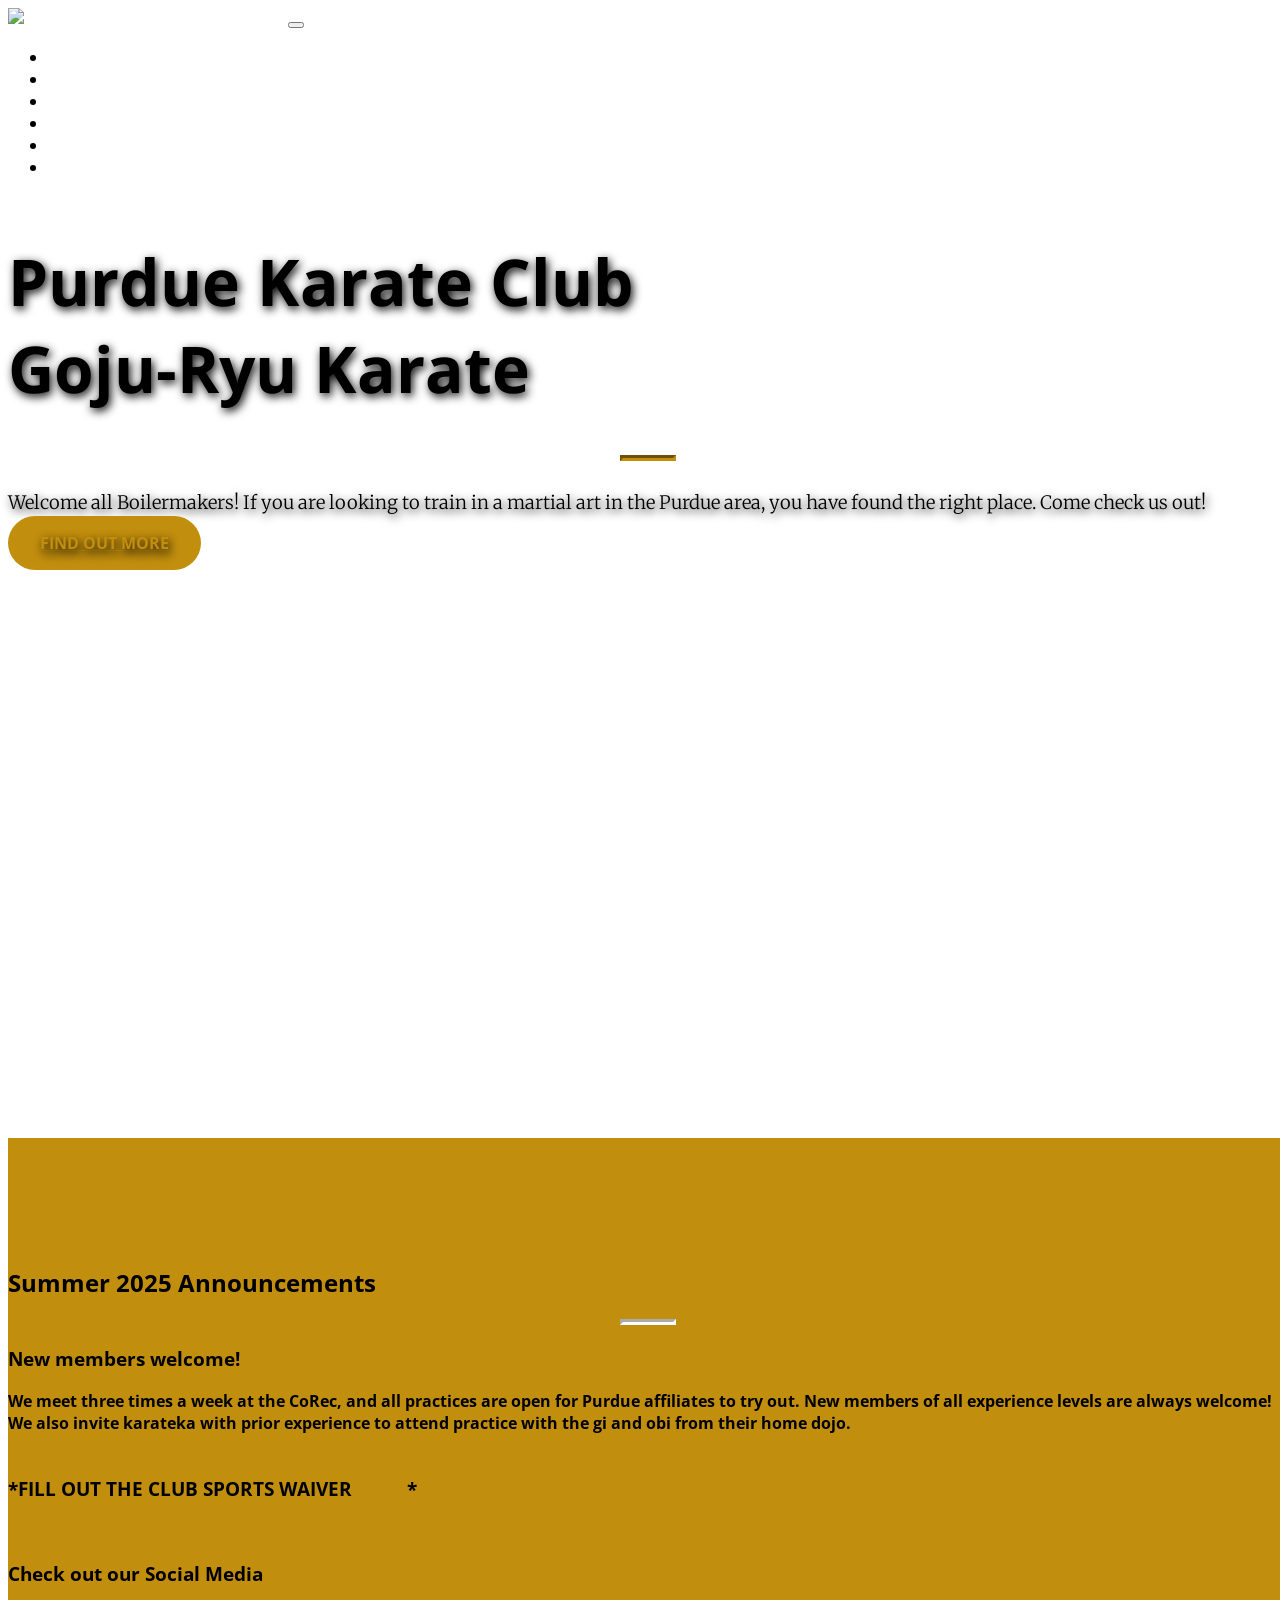
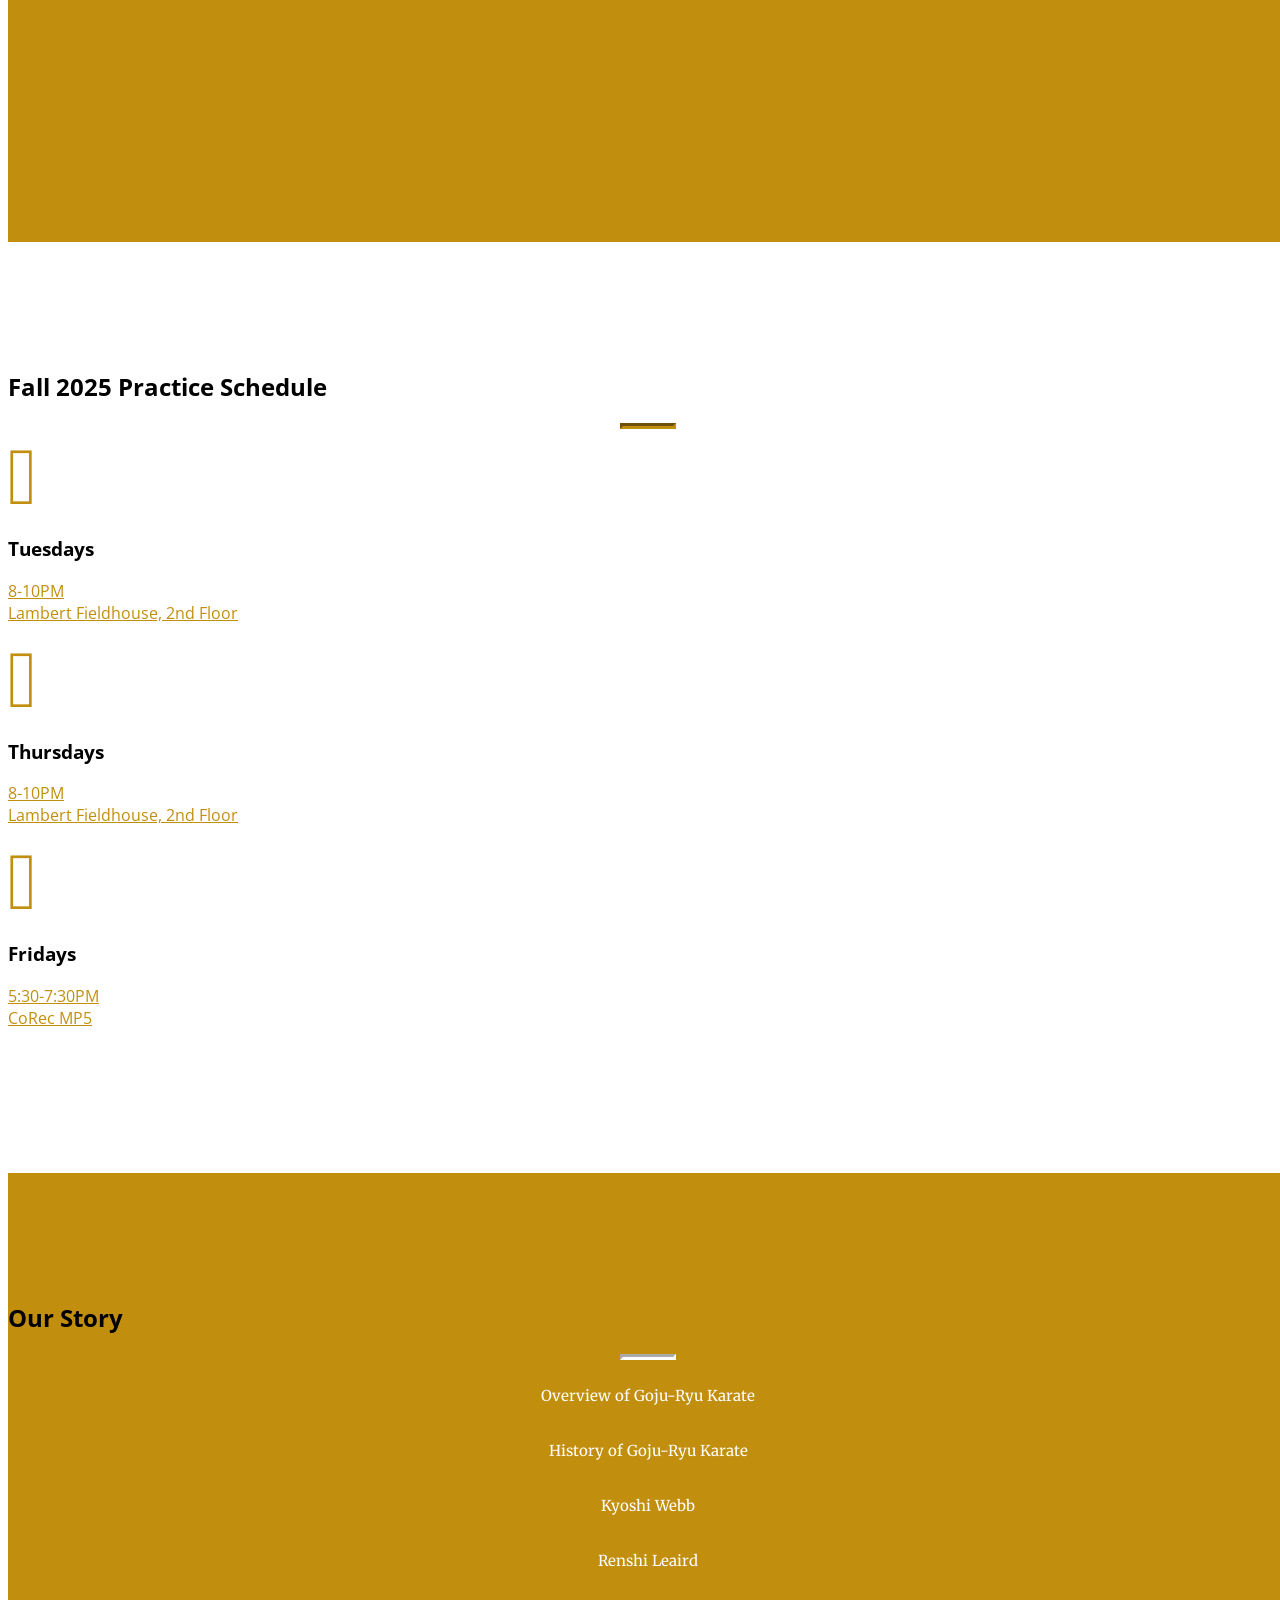
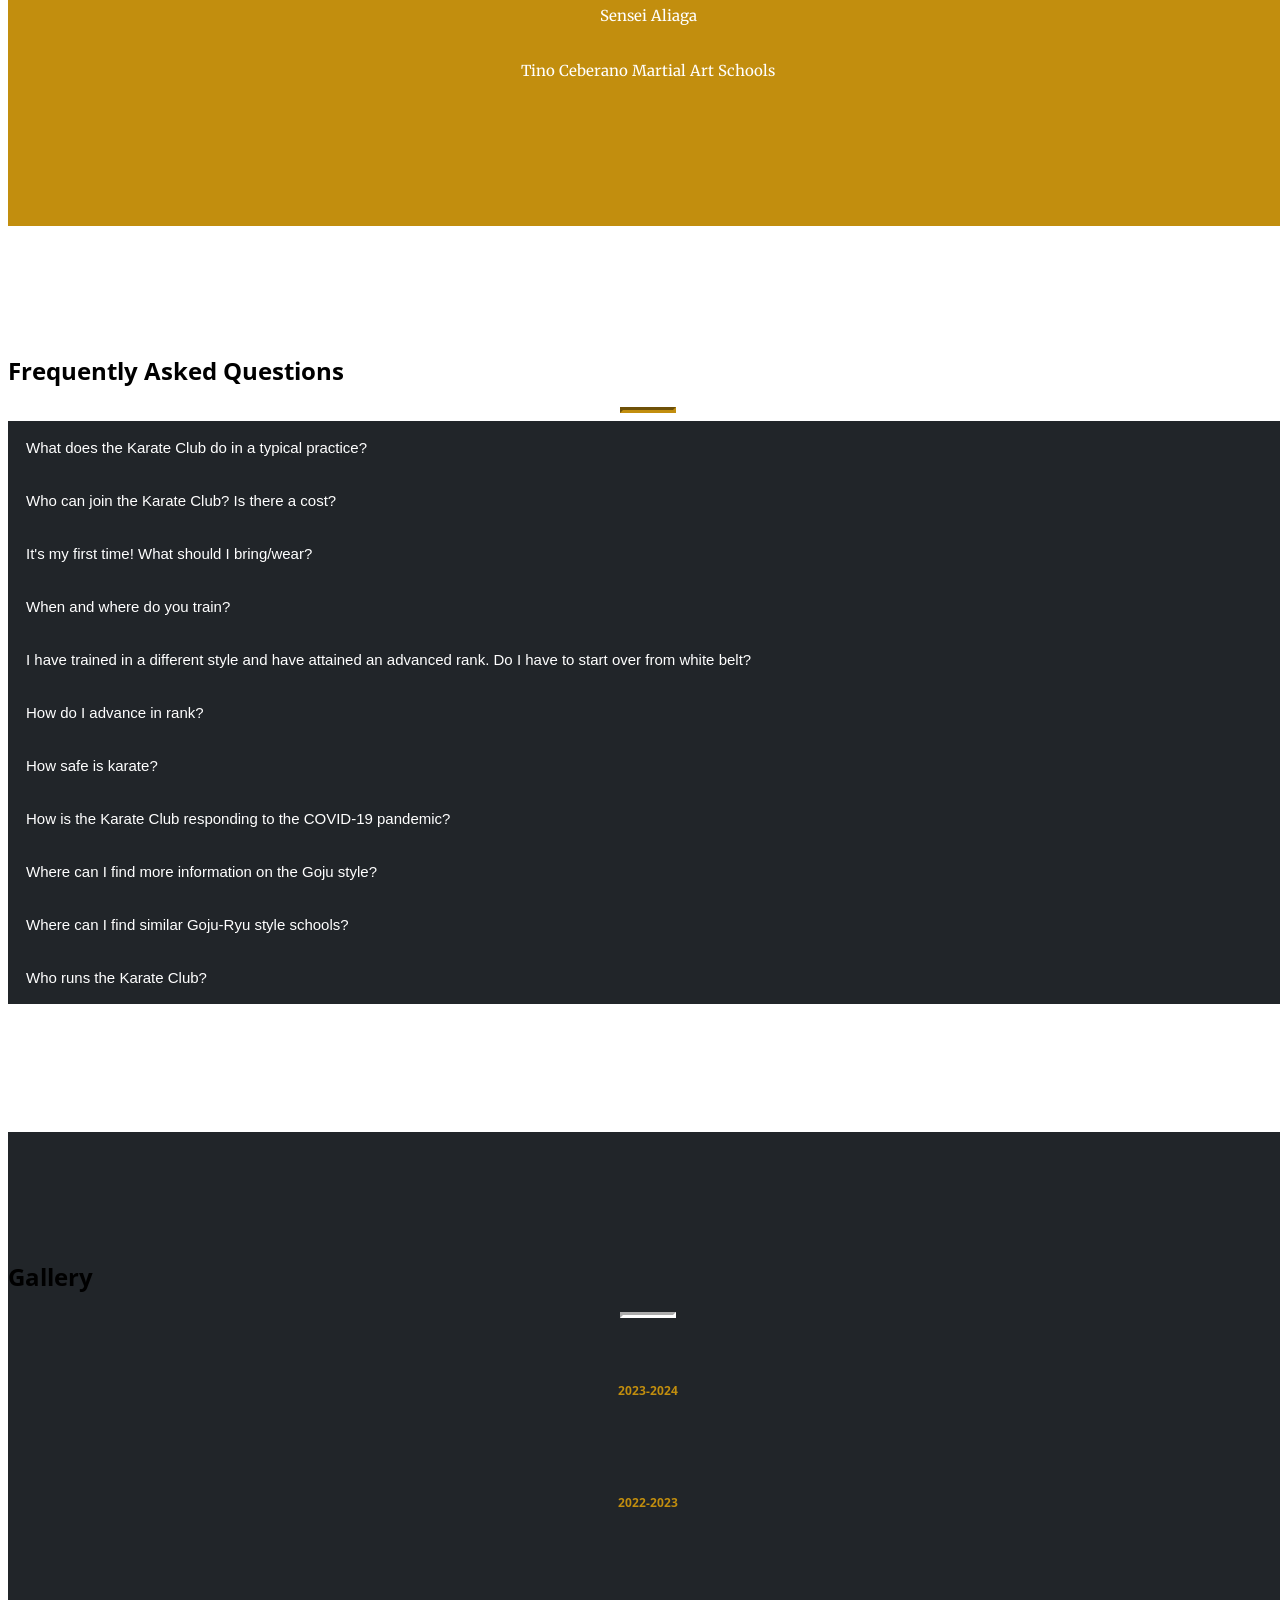
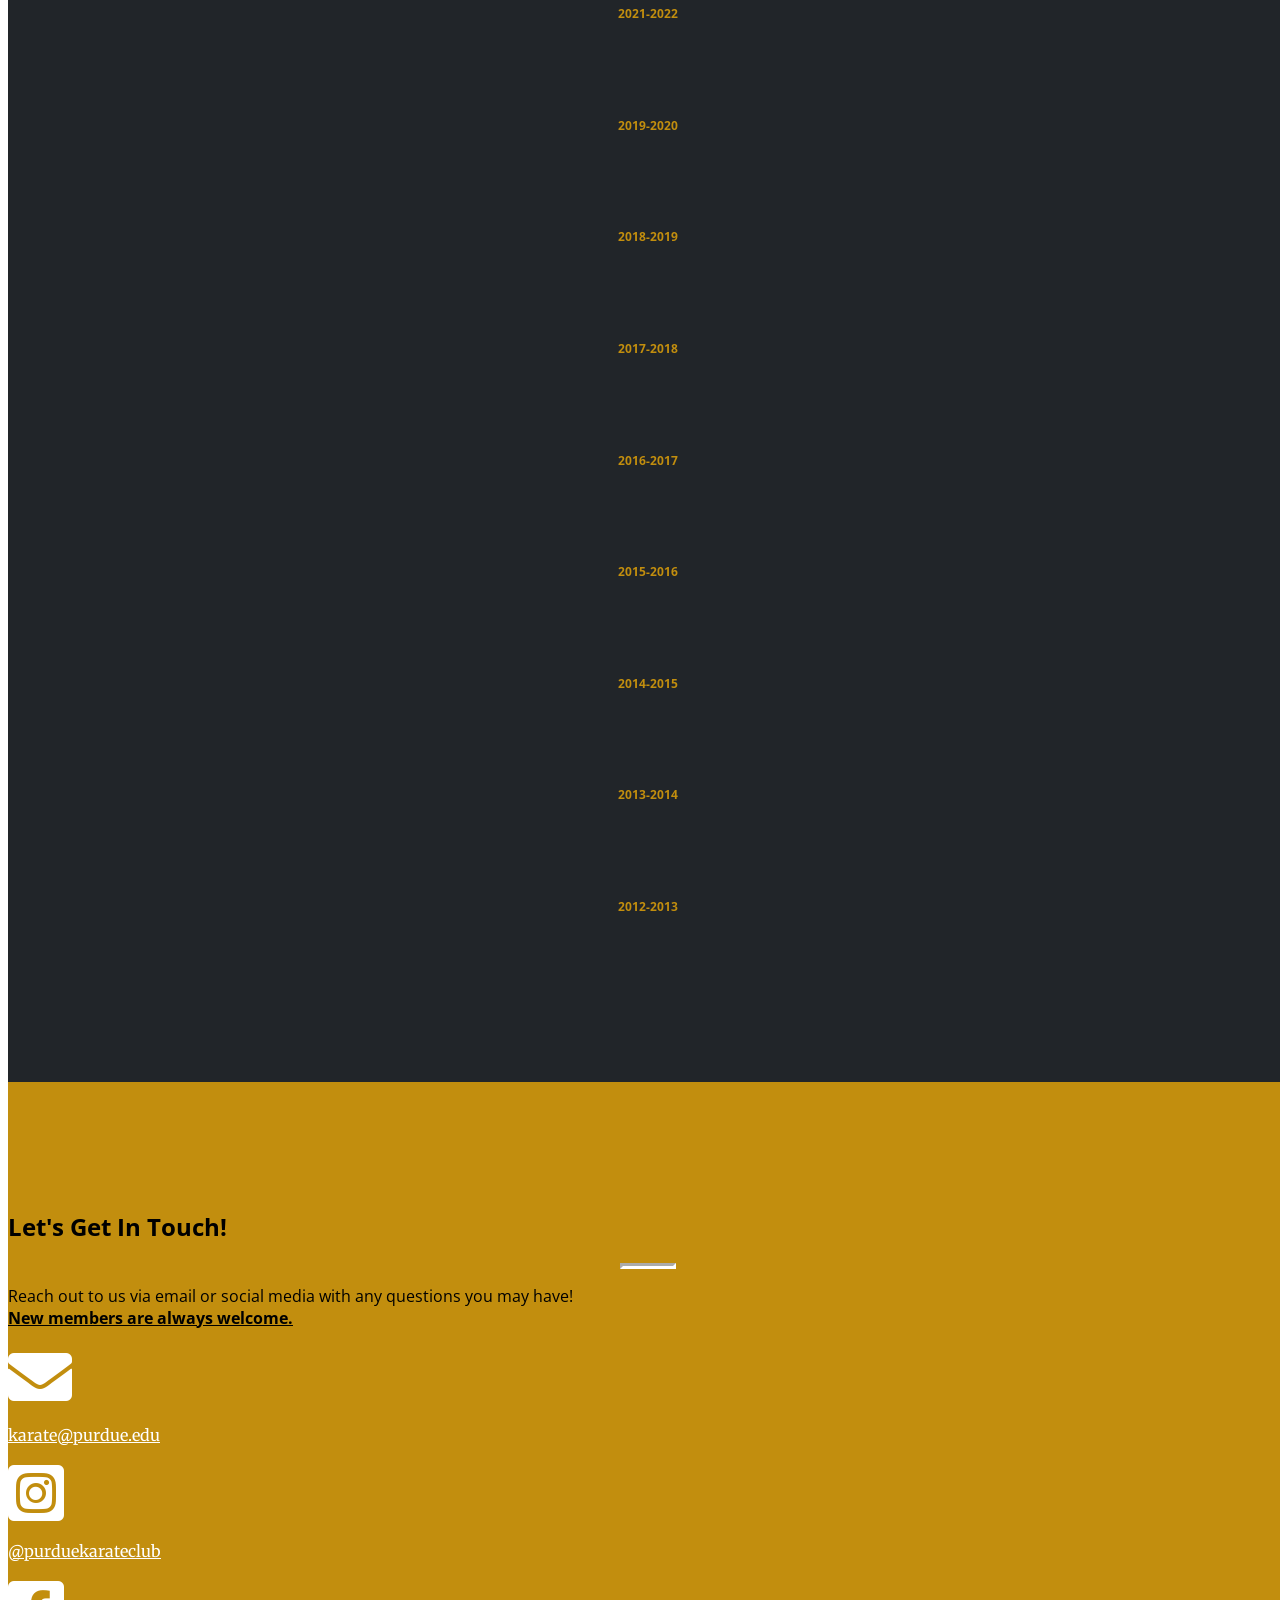
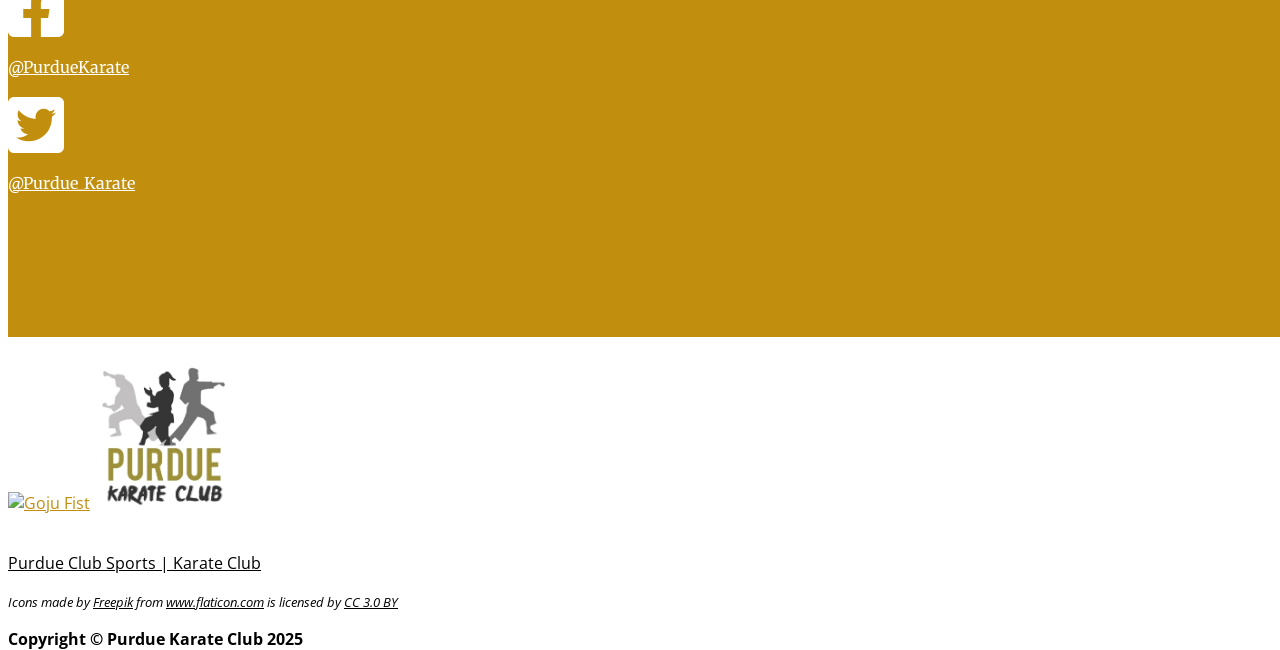
==== index.html @ 07a4cd76 "added website materials" ====
﻿<!DOCTYPE html>

<html lang="en">



  <head>



    <!-- *************************************************************** -->

	<!-- BELOW ARE META TAGS TO SHOW UP NICELY ON BROWSERS AND AS LINKS. -->

	    <!-- Browser Meta Tags -->

		<meta charset="UTF-8">

		<meta name="viewport" content="width=device-width, initial-scale=1.0, shrink-to-fit=no">

		<meta name="description" content="Purdue Karate Club">

		<meta name="keywords" content="Purdue,Karate,Goju,Ryu,Karate Club">

		<meta name="author" content="Chiranth Kishore">

		<!-- Open Graph Data -->

		<meta property="og:title" content="Purdue Karate Club"/>

		<meta property="og:url" content="http://web.ics.purdue.edu/~karate"/>

		<meta property="og:type" content="website"/>

		<meta property="og:image" content="http://web.ics.purdue.edu/~karate/GOJUFist.jpg">

		<meta property="og:description" content="Welcome all Boilermakers! Learn more about the Purdue Goju-Ryu Karate Club."/>

		<!-- Twitter Card -->

		<meta name="twitter:card" content="summary">

		<meta name="twitter:title" content="Purdue Karate Club">

		<meta name="twitter:description" content="Welcome all Boilermakers! Learn more about the Purdue Goju-Ryu Karate Club.">

		<meta name="twitter:url" content="http://web.ics.purdue.edu/~karate"/>

		<meta name="twitter:image" content="http://web.ics.purdue.edu/~karate/GOJUFist.jpg"/>

		<!-- Assorted Link / Tab Attributes -->

		<link rel="image_src" href="http://web.ics.purdue.edu/~karate/GOJUFist.jpg"/>

		<!-- <link rel="shortcut icon" type="image/x-icon" href="/favicon.ico?"/> -->

		<link rel="icon" href="https://web.ics.purdue.edu/~karate/favicon.ico?v=2"/>

		<title>Purdue Karate Club</title>

	<!-- *************************************************************** -->



    <!-- *************************************************************** -->

	<!-- BELOW ARE CSS DEPENDENCIES. LEAVE ALONE. EDIT 'mycss.css' ONLY. -->

		<!-- Bootstrap core CSS -->

		<link href="vendor/bootstrap/css/bootstrap.min.css" rel="stylesheet">

		<!-- Custom fonts for this template -->

    <link href="https://use.fontawesome.com/releases/v5.14.0/css/all.css" rel="stylesheet" type="text/css">

		<!--<link href="vendor/font-awesome/css/font-awesome.min.css" rel="stylesheet" type="text/css">

-->

		<link href="https://fonts.googleapis.com/css?family=Open+Sans:300italic,400italic,600italic,700italic,800italic,400,300,600,700,800" rel="stylesheet" type="text/css">

		<link href="https://fonts.googleapis.com/css?family=Merriweather:400,300,300italic,400italic,700,700italic,900,900italic" rel="stylesheet" type="text/css">

		<!-- Plugin CSS -->

		<link href="vendor/magnific-popup/magnific-popup.css" rel="stylesheet">

		<!-- Custom styles for this template -->

		<link href="css/creative.min.css" rel="stylesheet">

		<link href="css/mycss.css" rel="stylesheet">

	<!-- *************************************************************** -->



  </head>



  <body id="page-top">



    <!-- NAVIGATION -->

    <nav class="navbar navbar-expand-lg navbar-light fixed-top" id="mainNav">

      <div class="container">

        <a class="navbar-brand js-scroll-trigger" href="#page-top"><img src="GOJUFistClear.png" height="40px" class="nav-hover" alt="Goju Fist">  Purdue Karate Club</a>

        <button class="navbar-toggler navbar-toggler-right" type="button" data-toggle="collapse" data-target="#navbarResponsive" aria-controls="navbarResponsive" aria-expanded="false" aria-label="Toggle navigation">

          <span class="navbar-toggler-icon"></span>

        </button>

        <div class="collapse navbar-collapse" id="navbarResponsive">

          <ul class="navbar-nav ml-auto">

            <li class="nav-item">

              <a class="nav-link js-scroll-trigger" href="#news">News</a>

            </li>

            <li class="nav-item">

              <a class="nav-link js-scroll-trigger" href="#schedule">Schedule</a>

            </li>

            <li class="nav-item">

              <a class="nav-link js-scroll-trigger" href="#about">About</a>

            </li>

            <li class="nav-item">

              <a class="nav-link js-scroll-trigger" href="#faqs">FAQs</a>

            </li>

            <li class="nav-item">

              <a class="nav-link js-scroll-trigger" href="#gallery">Gallery</a>

            </li>

            <li class="nav-item">

              <a class="nav-link js-scroll-trigger" href="#contact">Contact</a>

            </li>

          </ul>

        </div>

      </div>

    </nav>



    <!-- HEADER -->

    <header class="masthead text-center text-white d-flex">

      <div class="container my-auto">

        <div class="row">

          <div class="col-lg-10 mx-auto">

            <h1 class="text-uppercase">

              <strong>Purdue Karate Club</strong>

			  <br>Goju-Ryu Karate

            </h1>

            <hr>

          </div>

          <div class="col-lg-8 mx-auto">

            <p class="mb-5" style="font-family: 'Merriweather', 'Helvetica Neue', Arial, sans-serif">Welcome all Boilermakers! If you are looking to train in a martial art in the Purdue area, you have found the right place. Come check us out!</p>

            <a class="btn btn-primary btn-xl js-scroll-trigger" href="#news">Find Out More</a>

          </div>

        </div>

      </div>

    </header>



    <!-- NEWS -->

    <section class="bg-primary" id="news">

      <div class="container">

        <div class="row">

          <div class="col-lg-8 mx-auto text-center text-white">

            <h2 class="section-heading text-white"><b>Summer 2025 Announcements</b></h2>

            <hr class="light my-4">

		  </div>

		</div>

	  </div>

	  <div class="container">

        <div class="row">

          <div class="col-lg-12 text-center text-white">

            <h4 class="text-white mb-4">

				<ul class="announcements">



          <!--<li class="announcements"><h3><a href="https://forms.gle/g8HAmmA8C1285Hfk9" target="_blank">><img src="img/ads/Dec2022_ad.png" height="500px" alt="karate"></a></h3>

          -->

          <!--<li class="announcements"><h3><b>Register for the 2024 PURDUE MARTIAL ARTS OPEN <u><a class="text-white js-scroll-trigger" href="https://www.purduemartialartsopen.com/" target="_blank">here</a></u>!</b></h3>

            We are proud to announce our annual martial arts tourament on <b>March 23rd from 8am-6pm</b>!

            The Purdue Open includes both open hand forms, weapon forms, and sparring divisions separated by skill level, age, and rank. <br>

            All styles are welcome to compete including karate, taekwondo, kung fu, and more. <br>

            Awards will be given to the top three finishers of each division. <br>

            <b>Winners of each 18+ Black Belt Divisions will also win $50 cash.</b> <br>

            <i>$40 for first division, $70 for two divisions! Purdue student competitors will receive a 50% discount!</i><br><br>

          -->
          <li class="announcements"><h3><b>New members welcome!</b></h3>
          We meet three times a week at the CoRec, and all practices are open for Purdue affiliates to try out. New members of all experience levels are always welcome!
          We also invite karateka with prior experience to attend practice with the gi and obi from their home dojo.

          <br><br>

          <li class="announcements"><h3>*FILL OUT THE CLUB SPORTS WAIVER <u><a class="text-white js-scroll-trigger" href="https://club.fusionfamily.com/login" target="_blank">HERE</a></u>*</h3>

<br>



          <li class="announcements"><h3><b>Check out our Social Media</b></h3>

          <a class="text-white js-scroll-trigger" href="https://www.instagram.com/purduekarateclub/" target="_blank">Instagram: <u>@purduekarateclub</u>!</a><br>

          <a class="text-white js-scroll-trigger" href="https://www.twitter.com/Purdue_Karate/" target="_blank">Twitter: <u>@Purdue_Karate</u>!</a><br><br>



		  <!--<li class="announcements"><h3><b>Summer Practice Times:</b></h3>

			From May 8th to August 11th, Purdue Karate Club follows a practice schedule of <br><b>Monday, Wednesday, and Friday from 5-7pm in CoRec MP6.</b> <br><br>

		  -->

          <li class="announcements">

          <!--  <i>	We hosted our call-out meeting on 8/23, but you can still join our club throughout the semester. Every practice is open to all without the need for a reservation or knowledge of karate!<br><br>

			</i>

-->
        </li>



        <!--<u><a class="text-white js-scroll-trigger" href="#schedule">Summer practice times</a></u> are in effect until the Fall 2022 semester. <br>

-->

        <!--<li class="announcements">

					  Check out the <a href="http://www.minaputa.com/GnS.html" target="_blank" class="text-white">Goju no Seimei ~ This Goju Life Newsletter</a>, <br> and see the <a href="http://www.minaputa.com/GnS/Goju%20no%20Seimei_2019-1_20190201.pdflatest" target="_blank" class="text-white">January 2019 edition</a> to see some of our Purdue club members featured!

					</li>

					<!-<li class="announcements"><h2><b>Updates:</b></h2>

					  The Karate Club was honored by a visit from <a href="http://www.tinoceberano-igk.com.au" target="_blank" class="text-white">Hanshi Tino Ceberano</a>, <br> the "Father of Karate" in Australia and the Head of Goju-Ryu Karate. <br> Visit our <a class="text-white js-scroll-trigger" href="#gallery">gallery</a> to see!

					</li>-->

			    </ul>

			</h4>

            <a class="btn btn-light btn-xl js-scroll-trigger mt-5" href="#schedule">When do we meet?</a>

          </div>

        </div>

      </div>

    </section>



    <!-- SCHEDULE -->

    <section id="schedule">

	  <div class="container">

        <div class="row">

          <div class="col-lg-12 text-center">

            <h2 class="section-heading"><b>Fall 2025 Practice Schedule </b></h2>

            <!--<h3 class="section-heading">NOTE: <a class="js-scroll-trigger" href="#news">Summer Practice</a> times are different</h3>-->

            <hr class="my-4">

          </div>

        </div>

      </div>

      <div class="container">

        <div class="row">

          <div class="col-lg-3 col-md-6 text-center">

            <div class="service-box mt-5 mx-auto">

			  <i class="icon-karate-fighter text-primary mb-3 sr-icons"></i>

              <h3 class="mb-3">Tuesdays</h3>

              <a href="https://maps.app.goo.gl/eeZcHrW1UPQWCjZ99" target="_blank" class="text-muted"><p class="text-muted mb-0"> 8-10PM <br>Lambert Fieldhouse, 2nd Floor</p></a>

            </div>

          </div>

          <div class="col-lg-3 col-md-6 text-center">

            <div class="service-box mt-5 mx-auto">

			  <i class="icon-karate-high-kick text-primary mb-3 sr-icons"></i>

              <h3 class="mb-3">Thursdays</h3>

              <a href="https://maps.app.goo.gl/eeZcHrW1UPQWCjZ99" target="_blank" class="text-muted"><p class="text-muted mb-0"> 8-10PM <br>Lambert Fieldhouse, 2nd Floor</p></a>

            </div>

          </div>

          <div class="col-lg-3 col-md-6 text-center">

            <div class="service-box mt-5 mx-auto">

			  <i class="icon-karate-master text-primary mb-3 sr-icons"></i>

              <h3 class="mb-3">Fridays</h3>

              <a href="https://www.purdue.edu/recwell/" target="_blank" class="text-muted"><p class="text-muted mb-0"> 5:30-7:30PM <br>CoRec MP5</p></a>

              <!--<p class="text-muted mb-0"><br>Special Rules (for every month):</p>

              <p class="text-muted mb-0">1st Sat: Black Belts only</p>

              <p class="text-muted mb-0">3rd Sat: Green Belts and above</p>-->

            </div>

        </div>

          <div class="col-lg-3 col-md-6 text-center">

            <div class="service-box mt-5 mx-auto">

      <!--  <i class="icon-karate-fighter text-primary mb-3 sr-icons"></i>

              <h3 class="mb-3">Saturdays</h3>

              <a href="https://www.purdue.edu/recwell/" target="_blank" class="text-muted"><p class="text-muted mb-0"> 1PM, CoRec</p></a>

                <a class="text-muted mb-0">Open/Competition Practice<br><br></a>

            </div>

          </div>

          <div class="col-lg-12 text-center">

            <hr class="my-4">

		  </div>

        </div>

        </div>

      </div>

    -->


    </section>



    <!-- ABOUT -->

	<section class="bg-primary" id="about">

      <div class="container">

        <div class="row">

          <div class="col-lg-8 mx-auto text-center">

            <h2 class="section-heading text-white">Our Story</h2>

            <hr class="light my-4">

            <div>

				<button class="accordion origins">Overview of Goju-Ryu Karate</button>

				<div class="panel origins">

				  <p>Gōjū-ryū (剛柔流), (Japanese for "hard-soft style") is one of the main traditional Okinawan styles of karate, featuring a combination of hard and soft techniques. Both principles, hard and soft, come from the famous martial arts book Bubishi (Chinese: wu bei ji), used by Okinawan masters during the 19th and 20th centuries. Go which means hard, refers to closed hand techniques or straight linear attacks; Ju, which means soft, refers to open hand techniques and circular movements.<br><br>

				  A Go technique meets force with force; either with a head-on-force blocking technique, or by diagonally cutting the strike with (one's) force. It is an example of the defender using the attacker's force and momentum against him or her. Although hard techniques require greater strength for successful execution, it is the mechanics of the technique that accomplish the defense.<br><br>

				  The goal of the Ju technique is turning the attacker’s force to his or her disadvantage, with the defender exerting minimal force. With a soft technique, the defender uses the attacker’s force and momentum against him or her, by leading the attack(er) in a direction to where the defender will be advantageously positioned (tai sabaki) and the attacker off balance; a seamless movement then effects the appropriate soft technique.</p>

				</div>

				<button class="accordion origins">History of Goju-Ryu Karate</button>

				<div class="panel origins">

				  <p>The origins of karatedo go back to the ancient travels of Buddhist monks throughout the Asian frontier. Unarmed and oppressed; it became necessary for them to develop a weaponless form of self-defense for their survival.<br><br>

				  Merchants travelling south from China to the RyuKyu islands; or Okinawa; brought with them this art of the ‘Chinese Hand’ or ‘To-De’ (later to be called karate-empty hand).<br><br>

				  During this time Japan invaded these islands and its warriors found themselves confronted by the fierce retaliation of skilled practitioners of this secret art.<br><br>

				  In the late 1800’s; an enthusiastic Okinawan youngster by the name of Chojun Miyagi became well-skilled in the art and determined to know more. He was advised to travel to China to study the many different methods of martial arts. His search lead him to the hard school of Shaolin Chuan; the soft school of Pakua Chan; and from these two he developed his own style of Goju; hard and soft. He advocated that both the hard and the soft complimented each other and he created the Sanchin and Tensho, a formal exercise which combined both these elements.<br><br>

				  Also featured in the style is the breathing exercise known as Ibuki, which incorporates external breathing, Yo ibuki; a strong vocal hiss which emphasizes dynamic tension, and internal breathing. In Ibuki, which is nasal and is performed with techniques. The use of this exercise creates deep abdominal development and rejuvenation of energy. The whole body is exercised both internally and externally.<br><br>

				  The student of Chojun Myagi; the carpenter Murata; traveled to Japan and began to teach. One of his students was a young man who was agile, fast and strong and had a reputation for being a deceptive fighter, giving no ground to any adversary. He was known as the ‘Cat’, because of his favorite fighting stance, Neko ashi kamae (cat-stance). His name was Gogen Yamaguchi. He soon proved to be a man of credibility and initiative and became highly respected in karate circles in Japan.<br><br>

				  He systemized the style into basically the system used all over the world today, and organized the style into its current organization, Goju Kai (Kai meaning organization).<br><br>

				  On his deathbed, the old master Miyagi called for all the senior members of Goju Kai and announced to them his choice of a successor. It was then that Gogen Yamaguchi became 10th Dan and the Grand Master of Goju Kai – the Kaicho.<br><br>

				  At about this time, Japan was occupied by the American Forces and many American servicemen became attracted to this dynamic art, and in particular to the well-organized school of Gogen Yamaguchi, and then brought home to America the discipline they had learned. Miyagi had visited Hawaii in 1930 and then Yamaguchi traveled to Hawaii on the invitation of Instructor Masaichi Oshiro of the Hawaiian Goju Kai school in 1966. It was there that the head of our style, <a href="http://www.tinoceberano-igk.com.au" target="_blank" class="text-white">Hanshi Tino Ceberano</a>, first met Yamaguchi in his local humble dojo. He had decided to live in Australia with his Australian wife and asked for Yamaguchi's blessing to open a dojo in Australia. The Master agreed and so the Goju Kai was established in Melbourne in late 1966.<br><br>

				  From small beginnings the school has grown substantially and has been visited twice by Master Yamaguchi and his son Goshi Yamaguchi before Master Yamaguchi's passing in 1989. Hanshi Tino Ceberano is well known as the 'father of Australian Karate.' With the passing of Master Yamaguchi without leaving a defined successor, Hanshi Tino Ceberano has continued to develop Goju; however, the style remains basically as it was taught by Miyagi, and progressive training methods have been given added enhancement. Karate has become not only a means of self-defense but an effective way of acquiring and enhancing both physical and mental health and discipline for all people.</p>

				</div>

				<button class="accordion origins">Kyoshi Webb</button>

				<div class="panel origins">

				  <p><a href="https://engineering.purdue.edu/ECE/People/ptProfile?resource_id=3097" target="_blank" style="color: white">Kyoshi Kevin Webb</a> is a 7th Dan Black Belt and a professor in the School of Electrical and Computer Engineering at Purdue. He has served as the club's master instructor since founding the club at Purdue in 1990. Originally from Australia, he trained under Tino Ceberano, Hanshi (9th Dan), who is a direct student of Gōju Kai karate founder Gōgen Yamaguchi (1909–1989). Ceberano established Gōju Kai in Australia in 1966 at Yamaguchi's request.</p>

				</div>

				<button class="accordion origins">Renshi Leaird</button>

				<div class="panel origins">

				  <p>Renshi Dan Leaird is a 4th Dan Black Belt and first joined the club in 1995 when he came to Purdue as a graduate student. Renshi Dan served as the club president while he was a student and served as the club advisor from 2001 to 2019. Vocationally, he is a senior research scientist, and the lab manager of the Ultrafast Optics and Optical Fiber Communications Laboratory in the School of Electrical and Computer Engineering.</p>

				</div>

        <button class="accordion origins">Sensei Aliaga</button>

				<div class="panel origins">

				  <p><a href="https://www.cs.purdue.edu/people/faculty/aliaga.html" target="_blank" style="color: white">Sensei Daniel Aliaga</a> is a 2nd Dan Black Belt and a professor in the School of Computer Science at Purdue. He has served as the club advisor since 2021.</p>

				</div>



				<button class="accordion origins">Tino Ceberano Martial Art Schools</button>

				<div class="panel origins">

				  <p>Our dojo is recognized under Hanshi Tino Ceberano, and we are proudly a member of the <a href="http://www.tinoceberano-igk.com.au/tag/goju-kai/" target="_blank" class="text-white">Tino Ceberano Martial Arts Schools</a>.</p>

				</div>

		    </div>

          </div>

        </div>

      </div>

    </section>



    <!-- FAQS -->

    <section id="faqs">

      <div class="container">

        <div class="row">

          <div class="col-lg-8 mx-auto text-center">

            <h2 class="section-heading">Frequently Asked Questions</h2>

            <hr class="my-4">

			<div>

			    <button class="accordion questions">What does the Karate Club do in a typical practice?</button>

				<div class="panel questions">

				  <p>We try to add variety to each workout so that no two classes are the same. A typical class includes different variations of stretching, calisthenics, resistance exercises, karate forms and movements, self defense techniques, grappling (jujitsu), sparring, and kata (formal choreographed patterns of kicks blocks and strikes).</p>

				</div>

				<button class="accordion questions">Who can join the Karate Club? Is there a cost?</button>

				<div class="panel questions">

				  <p>Membership in the club is open to anyone affiliated with Purdue University, and anyone is welcome to train with us. Because of the training location, a membership to the Co-Rec is also required. Semesterly membership dues are required for student members, but they are not assessed for new members until mid-semester. So come and try us out fee-free!</p>

				</div>

				<button class="accordion questions">It's my first time! What should I bring/wear?</button>

				<div class="panel questions">

				  <p>Welcome! Regular gym workout clothes are perfectly fine to wear, and you may also want a water bottle. We train barefoot, and the floor is parquet. You'll need to sign a Purdue Rec Sports waiver before training with us.<br><br>

				  The traditional training uniform (<i>gi</i>) is required for testing, and it imparts a nice snap to strikes and kicks. You can order them online for a cost of about $50. It's best to consult with club members on the weight and size you'll need before ordering. We train in white uniforms, whose style is referred to as karate, student, or traditional.</p>

				</div>

				<button class="accordion questions">When and where do you train?</button>

				<div class="panel questions">

				  <p>We train year-round at Purdue, summers and breaks generally included. See the <a href="#schedule">schedule</a> for specifics on times and locations.</p>

				</div>

				<button class="accordion questions">I have trained in a different style and have attained an advanced rank. Do I have to start over from white belt?</button>

				<div class="panel questions">

				  <p>You are welcome to come train with the Karate Club wearing the belt from the style you know. If you would like a belt in Goju, you can test in at the level matching your abilities. Since many styles of karate are more similar than different, you may be surprised by how fast you can pick it up!</p>

				</div>

				<button class="accordion questions">How do I advance in rank?</button>

				<div class="panel questions">

				  <p>There are grading sessions once per semester (fall and spring only), typically on the Friday before classes end. If you attend a majority of practices and work hard, you will have developed the skill needed to advance one or perhaps even two degrees (<i>kyu</i>) in rank!</p>

				</div>

				<button class="accordion questions">How safe is karate?</button>

				<div class="panel questions">

				  <p>Preserving the safety and well-being of its members is the primary directive for Purdue Karate Club, and all training elements are voluntary. The abilities and skill levels of participants are taken into account during a practice. However, karate training does contain certain sparring and partner-centered exercises where force and speed are involved, making it a contact sport with inherent risks. You can choose which elements you wish to participate in, and accommodations for medical conditions or injuries are readily made.</p>

				</div>

				<button class="accordion questions">How is the Karate Club responding to the COVID-19 pandemic?</button>

				<div class="panel questions">

				  <p>The Karate Club takes the health and safety of its members very seriously. We follow the guidance of CoRec COVID-19 safety protocols. In-person practices are also livestreamed so members can join from home. <a href="#contact">Contact us</a> for more information on our safety protocols and the links to join practice virtually!</p>

				</div>

				<button class="accordion questions">Where can I find more information on the Goju style?</button>

				<div class="panel questions">

				  <p>Check the <a class="js-scroll-trigger" href="#about">about us</a> section. In addition, <a href="https://en.wikipedia.org/wiki/Gōjū-ryū">Wikipedia</a> has an excellent primer on the subject, and a search on YouTube for "Goju" with any of the kata listed on the wikipedia page will produce videos that are very close in style to the ones the club currently practices.</p>

				</div>

				<button class="accordion questions">Where can I find similar Goju-Ryu style schools?</button>

				<div class="panel questions">

				  <p>Our dojo is recognized under Hanshi Tino Ceberano, and we are proudly a member of the <a href="http://www.tinoceberano-igk.com.au/tag/goju-kai/" target="_blank">Tino Ceberano Martial Arts Schools</a>.</p>

				</div>

				<button class="accordion questions">Who runs the Karate Club?</button>

				<div class="panel questions">

				  <p>Monday, Wednesday, and Friday practices are run by Kyoshi Webb and Sensei Aliaga. The club's affairs are managed by student leaders, with our current leadership including Issei Matsumoto (president), Roma Kamat (vice-president), Lauren Heniff (treasurer), Rickyjon Balgenorth (competition chair), Aaron Dorn (community service officer), Natalie Kutcher (fundraising officer), and Lee Haglid (safety officer).</p>

				</div>

		    </div>

          </div>

        </div>

      </div>

    </section>





    <!-- GALLERY -->

	<section class="bg-dark" id="gallery">

      <h2 class="section-heading text-white text-center">Gallery</h2>

      <hr class="light my-4">



	<!--2023 - 2024 Gallery-->

	  <div>

		<button class="accordion pictures"><h5 class="text-primary"><br>2023-2024</h5></button>

		<div class="panel pictures">

		  <div class="zoom-gallery" align="center">

  		 <a href="img/gallery/2024/Hanshi2024/BeltGrading-Sp24-13.jpg" class="hoverZoomLink" data-source="img/gallery/2024/Hanshi2024/BeltGrading-Sp24-13.jpg" title="Visit from Hanshi Tino Ceberano" height="525px"><img src="img/gallery/2024/Hanshi2024/BeltGrading-Sp24-13.jpg" height="225px" alt="Visit from Hanshi Tino Ceberano"></a>
       <a href="img/gallery/2024/Hanshi2024/Dinner-Sp24-2.jpg" class="hoverZoomLink" data-source="img/gallery/2024/Hanshi2024/Dinner-Sp24-2.jpg" title="Visit from Hanshi Tino Ceberano" height="525px"><img src="img/gallery/2024/Hanshi2024/Dinner-Sp24-2.jpg" height="225px" alt="Visit from Hanshi Tino Ceberano"></a>
       <a href="img/gallery/2024/Hanshi2024/MorningTraining-Sp24-1.jpg" class="hoverZoomLink" data-source="img/gallery/2024/Hanshi2024/MorningTraining-Sp24-1.jpg" title="Visit from Hanshi Tino Ceberano" height="525px"><img src="img/gallery/2024/Hanshi2024/MorningTraining-Sp24-1.jpg" height="225px" alt="Visit from Hanshi Tino Ceberano"></a>
			 <a href="img/gallery/2023/Camping Trip/IMG_0887.jpg" class="hoverZoomLink" data-source="img/gallery/2023/Camping Trip/IMG_0887.jpg" title="Purdue Karate Club Camping Trip" height="525px"><img src="img/gallery/2023/Camping Trip/IMG_0887.jpg" height="225px" alt="Purdue Karate Club Camping Trip"></a>

			 <a href="img/gallery/2023/Camping Trip/IMG_0946.jpg" class="hoverZoomLink" data-source="img/gallery/2023/Camping Trip/IMG_0946.jpg" title="Purdue Karate Club Camping Trip" height="525px"><img src="img/gallery/2023/Camping Trip/IMG_0946.jpg" height="225px" alt="Purdue Karate Club Camping Trip"></a>

			 <a href="img/gallery/2023/Camping Trip/IMG_7152.jpg" class="hoverZoomLink" data-source="img/gallery/2023/Camping Trip/IMG_7152.jpg" title="Purdue Karate Club Camping Trip" height="525px"><img src="img/gallery/2023/Camping Trip/IMG_7152.jpg" height="225px" alt="Purdue Karate Club Camping Trip"></a>

			 <a href="img/gallery/2023/Camping Trip/IMG_7161.jpg" class="hoverZoomLink" data-source="img/gallery/2023/Camping Trip/IMG_7161.jpg" title="Purdue Karate Club Camping Trip" height="525px"><img src="img/gallery/2023/Camping Trip/IMG_7161.jpg" height="225px" alt="Purdue Karate Club Camping Trip"></a>

			 <a href="img/gallery/2023/Camping Trip/IMG_9734.jpg" class="hoverZoomLink" data-source="img/gallery/2023/Camping Trip/IMG_9734.jpg" title="Purdue Karate Club Camping Trip" height="525px"><img src="img/gallery/2023/Camping Trip/IMG_9734.jpg" height="225px" alt="Purdue Karate Club Camping Trip"></a>

			 <a href="img/gallery/2023/SDIII Seminar/IMG_3205.JPG" class="hoverZoomLink" data-source="img/gallery/2023/SDIII Seminar/IMG_3205.JPG" title="Samuel Diaz III Seminar" height="525px"><img src="img/gallery/2023/SDIII Seminar/IMG_3205.JPG" height="225px" alt="Samuel Diaz III Seminar"></a>

			 <a href="img/gallery/2023/SDIII Seminar/IMG_3224.jpg" class="hoverZoomLink" data-source="img/gallery/2023/SDIII Seminar/IMG_3224.jpg" title="Samuel Diaz III Seminar" height="525px"><img src="img/gallery/2023/SDIII Seminar/IMG_3224.jpg" height="225px" alt="Samuel Diaz III Seminar"></a>

			 <a href="img/gallery/2023/SDIII Seminar/IMG_3244.jpg" class="hoverZoomLink" data-source="img/gallery/2023/SDIII Seminar/IMG_3244.jpg" title="Samuel Diaz III Seminar" height="525px"><img src="img/gallery/2023/SDIII Seminar/IMG_3244.jpg" height="225px" alt="Samuel Diaz III Seminar"></a>

			 <a href="img/gallery/2023/SDIII Seminar/IMG_3250.jpg" class="hoverZoomLink" data-source="img/gallery/2023/SDIII Seminar/IMG_3250.jpg" title="Samuel Diaz III Semianr" height="525px"><img src="img/gallery/2023/SDIII Seminar/IMG_3250.jpg" height="225px" alt="Samuel Diaz III Seminar"></a>







		 </div>

		</div>

	  </div>



      <!-- 2022-2023 Gallery below -->

    <div>

       <button class="accordion pictures"><h5 class="text-primary"><br>2022-2023</h5></button>

       <div class="panel pictures">

         <div class="zoom-gallery" align="center">



			<a href="img/gallery/2023/Night_Market/aaa_night_market_demo_2.JPG" class="hoverZoomLink" data-source="img/gallery/2023/Night_Market/aaa_night_market_demo_2.JPG" title="AAA Night Market Demo | April 2023" height="525px"><img src="img/gallery/2023/Night_Market/aaa_night_market_demo_2.JPG" height="225px" alt="AAA Night Market Demo"></a>

			<a href="img/gallery/2023/Night_Market/aaa_night_market_demo.jpg" class="hoverZoomLink" data-source="img/gallery/2023/Night_Market/aaa_night_market_demo.jpg" title="AAA Night Market Demo | April 2023" height="525px"><img src="img/gallery/2023/Night_Market/aaa_night_market_demo.jpg" height="225px" alt="AAA Night Market Demo"></a>

			<a href="img/gallery/2023/PMAO_and_AKA/pmao_2.jpg" class="hoverZoomLink" data-source="img/gallery/2023/PMAO_and_AKA/pmao_2.jpg" title="Purdue Martial Arts Open | March 2023" height="525px"><img src="img/gallery/2023/PMAO_and_AKA/pmao_2.jpg" height="225px" alt="Purdue Martial Arts Open"></a>

			<a href="img/gallery/2023/PMAO_and_AKA/pmao.jpg" class="hoverZoomLink" data-source="img/gallery/2023/PMAO_and_AKA/pmao.jpg" title="Purdue Martial Arts Open | March 2023" height="525px"><img src="img/gallery/2023/PMAO_and_AKA/pmao.jpg" height="225px" alt="Purdue Martial Arts Open"></a>



			<a href="img/gallery/2023/PMAO_and_AKA/team_medal_photo.png" class="hoverZoomLink" data-source="img/gallery/2023/PMAO_and_AKA/team_medal_photo.png" title="AKA Warrior Cup | January 2023" height="525px"><img src="img/gallery/2023/PMAO_and_AKA/team_medal_photo.png" height="225px" alt="AKA Warrior Cup Medal Photo"></a>







           <a href="img/gallery/2023/ToA2022/ToA2022_7.jpg" class="hoverZoomLink" data-source="img/gallery/2023/ToA2022/ToA2022_7.jpg" title="Taste of Asia 2022 Demo | November 2022" height="525px"><img src="img/gallery/2023/ToA2022/ToA2022_7.jpg" height="225px" alt="Taste of Asia Demo"></a>



           <a href="img/gallery/2023/Nov2022/Nov2022_0.jpg" class="hoverZoomLink" data-source="img/gallery/2023/Nov2022/Nov2022_0.jpg" title="Karate Club Women | November 2022" height="525px"><img src="img/gallery/2023/Nov2022/Nov2022_0.jpg" height="225px" alt="Karate Club Women"></a>

           <a href="img/gallery/2023/Nov2022/Nov2022_1.jpeg" class="hoverZoomLink" data-source="img/gallery/2023/Nov2022/Nov2022_1.jpeg" title="College Mentors For Kids | November 2022" height="525px"><img src="img/gallery/2023/Nov2022/Nov2022_1.jpeg" height="225px" alt="College Mentors For Kids Collab"></a>

           <a href="img/gallery/2023/Nov2022/Nov2022_3.jpeg" class="hoverZoomLink" data-source="img/gallery/2023/Nov2022/Nov2022_3.jpeg" title="Shenanigans | November 2022" height="525px"><img src="img/gallery/2023/Nov2022/Nov2022_3.jpeg" height="225px" alt="karate"></a>



           <a href="img/gallery/2023/Oct2022/OctComp_10.png" class="hoverZoomLink" data-source="img/gallery/2023/Oct2022/OctComp_10.png" title="Fall Mini Comp (Ben vs Natalie) | October 2022" height="525px"><img src="img/gallery/2023/Oct2022/OctComp_10.png" height="225px" alt="Mini Comp (Ben vs Natalie) | October 2022"></a>



           <a href="img/gallery/2023/Sep2022/Sep23_wiley.jpeg" class="hoverZoomLink" data-source="img/gallery/2023/Sep2022/Sep23_wiley.jpeg" title="Fall 2022 Dinner | September 2022" height="525px"><img src="img/gallery/2023/Sep2022/Sep23_wiley.jpeg" height="225px" alt="Wiley Dinner"></a>

           <a href="img/gallery/2023/meme_shoe_kata.jpeg" class="hoverZoomLink" data-source="img/gallery/2023/meme_shoe_kata.jpeg" title="SHOE KATA | September 2022" height="525px"><img src="img/gallery/2023/meme_shoe_kata.jpeg" height="225px" alt="shoe kata"></a>





		</div>

       </div>

     </div>



      <!-- 2021-2022 Gallery below -->

    <div>

        <button class="accordion pictures"><h5 class="text-primary"><br>2021-2022</h5></button>

      <div class="panel pictures">

        <div class="zoom-gallery" align="center">

          <a href="img/gallery/2022/P22-1.png" class="hoverZoomLink" data-source="img/gallery/2022/P22-1.png" title="Spring 2022 Kata Demonstration | June 2022" height="525px"><img src="img/gallery/2022/P22-1.png" height="225px" alt="karate"></a>

          <a href="img/gallery/2022/P22-2.png" class="hoverZoomLink" data-source="img/gallery/2022/P22-2.png" title="Spring 2022 Bunkai Demonstration | June 2022" height="525px"><img src="img/gallery/2022/P22-2.png" height="225px" alt="karate"></a>

          <a href="img/gallery/2022/P22-3.png" class="hoverZoomLink" data-source="img/gallery/2022/P22-3.png" title="Spring 2022 Bunkai Demonstration | June 2022" height="525px"><img src="img/gallery/2022/P22-3.png" height="225px" alt="karate"></a>

          <a href="img/gallery/2022/P22-4.JPG" class="hoverZoomLink" data-source="img/gallery/2022/P22-4.JPG" title="Spring 2022 Practice | April 2022" height="525px"><img src="img/gallery/2022/P22-4.JPG" height="225px" alt="karate"></a>

          <a href="img/gallery/2022/P22-5.jpeg" class="hoverZoomLink" data-source="img/gallery/2022/P22-5.jpeg" title="Spring 2022 B-Involved Fair | January 2022" height="525px"><img src="img/gallery/2022/P22-5.jpeg" height="225px" alt="karate"></a>

          <a href="img/gallery/2022/P22-6.jpeg" class="hoverZoomLink" data-source="img/gallery/2022/P22-6.jpeg" title="Spring 2022 Self-Defense Class | March 2022" height="525px"><img src="img/gallery/2022/P22-6.jpeg" height="225px" alt="karate"></a>

          <a href="img/gallery/2022/P22-7.jpeg" class="hoverZoomLink" data-source="img/gallery/2022/P22-7.jpeg" title="Spring 2022 End-Of-Year-Party | June 2022" height="525px"><img src="img/gallery/2022/P22-7.jpeg" height="225px" alt="karate"></a>

            </div>

        </div>

      </div>



	  <!-- 2019-2020 Gallery below -->

	  <div>

	    <button class="accordion pictures"><h5 class="text-primary"><br>2019-2020</h5></button>

		<div class="panel pictures">

		  <div class="zoom-gallery" align="center">

		    <a href="img/gallery/2020/P20-11.JPG" class="hoverZoomLink" data-source="img/gallery/2020/P20-11.JPG" title="Karate Club Practice | 2020" height="525px"><img src="img/gallery/2020/P20-11.JPG" height="225px" alt="karate"></a>

		    <a href="img/gallery/2020/P20-12.JPG" class="hoverZoomLink" data-source="img/gallery/2020/P20-12.JPG" title="Karate Club Practice | 2020" height="525px"><img src="img/gallery/2020/P20-12.JPG" height="225px" alt="karate"></a>

		    <a href="img/gallery/2020/P20-13.JPG" class="hoverZoomLink" data-source="img/gallery/2020/P20-13.JPG" title="Karate Club Practice | 2020" height="525px"><img src="img/gallery/2020/P20-13.JPG" height="225px" alt="karate"></a>

		    <a href="img/gallery/2020/P20-14.JPG" class="hoverZoomLink" data-source="img/gallery/2020/P20-14.JPG" title="Karate Club Practice | 2020" height="525px"><img src="img/gallery/2020/P20-14.JPG" height="225px" alt="karate"></a>

		    <a href="img/gallery/2020/P20-29.JPG" class="hoverZoomLink" data-source="img/gallery/2020/P20-29.JPG" title="Karate Club Practice | 2020" height="525px"><img src="img/gallery/2020/P20-29.JPG" height="225px" alt="karate"></a>

		    <a href="img/gallery/2020/P20-36.JPG" class="hoverZoomLink" data-source="img/gallery/2020/P20-36.JPG" title="Karate Club Practice | 2020" height="525px"><img src="img/gallery/2020/P20-36.JPG" height="225px" alt="karate"></a>

		    <a href="img/gallery/2020/P20-37.JPG" class="hoverZoomLink" data-source="img/gallery/2020/P20-37.JPG" title="Karate Club Practice | 2020" height="525px"><img src="img/gallery/2020/P20-37.JPG" height="225px" alt="karate"></a>

		    <a href="img/gallery/2020/P20-38.JPG" class="hoverZoomLink" data-source="img/gallery/2020/P20-38.JPG" title="Karate Club Practice | 2020" height="525px"><img src="img/gallery/2020/P20-38.JPG" height="225px" alt="karate"></a>

		    <a href="img/gallery/2020/P20-39.JPG" class="hoverZoomLink" data-source="img/gallery/2020/P20-39.JPG" title="Karate Club Practice | 2020" height="525px"><img src="img/gallery/2020/P20-39.JPG" height="225px" alt="karate"></a>

		    <a href="img/gallery/2020/P20-42.JPG" class="hoverZoomLink" data-source="img/gallery/2020/P20-42.JPG" title="Karate Club Practice | 2020" height="525px"><img src="img/gallery/2020/P20-42.JPG" height="225px" alt="karate"></a>

		    <a href="img/gallery/2020/P20-43.JPG" class="hoverZoomLink" data-source="img/gallery/2020/P20-43.JPG" title="Karate Club Practice | 2020" height="525px"><img src="img/gallery/2020/P20-43.JPG" height="225px" alt="karate"></a>

            <a href="img/gallery/2020/D20-1.jpg" class="hoverZoomLink" data-source="img/gallery/2020/D20-1.jpg" title="Club dinner after practice | January 2020" height="525px"><img src="img/gallery/2020/D20-1.jpg" height="225px" alt="karate"></a>

          </div>

	    </div>

	  </div>

	  <!-- 2018-2019 Gallery below -->

	  <div>

	    <button class="accordion pictures"><h5 class="text-primary"><br>2018-2019</h5></button>

		<div class="panel pictures">

		  <div class="zoom-gallery" align="center">

		  <a href="img/gallery/2019/C19-5.jpg" class="hoverZoomLink" data-source="img/gallery/2019/C19-5.jpg" title="Fall 2019 Call Out | August 2019" height="525px"><img src="img/gallery/2019/C19-5.jpg" height="225px" alt="karate"></a>

		  <a href="img/gallery/2019/C19-4.jpg" class="hoverZoomLink" data-source="img/gallery/2019/C19-4.jpg" title="<i>Mae geri</i> (front kick) | August 2019" height="525px"><img src="img/gallery/2019/C19-4.jpg" height="225px" alt="karate"></a>

		  <a href="img/gallery/2019/C19-3.jpg" class="hoverZoomLink" data-source="img/gallery/2019/C19-3.jpg" title="<i>Jodan uke</i> (upward block) | August 2019" height="525px"><img src="img/gallery/2019/C19-3.jpg" height="225px" alt="karate"></a>

		  <a href="img/gallery/2019/C19-2.jpg" class="hoverZoomLink" data-source="img/gallery/2019/C19-2.jpg" title="<i>Oi zuki</i> (front punch) | August 2019" height="525px"><img src="img/gallery/2019/C19-2.jpg" height="225px" alt="karate"></a>

		  <a href="img/gallery/2019/C19-1.jpg" class="hoverZoomLink" data-source="img/gallery/2019/C19-1.jpg" title="Members conditioning during Call Out | August 2019" height="525px"><img src="img/gallery/2019/C19-1.jpg" height="225px" alt="karate"></a>

		  <a href="img/gallery/2019/D19-4.jpg" class="hoverZoomLink" data-source="img/gallery/2019/D19-4.jpg" title="Club Dinner after Grading | April 2019" height="525px"><img src="img/gallery/2019/D19-4.jpg" height="225px" alt="karate"></a>

          <a href="img/gallery/2019/G19-1.jpg" class="hoverZoomLink" data-source="img/gallery/2019/G19-1.jpg" title="Karate Club after Grading | April 2019" height="525px"><img src="img/gallery/2019/G19-1.jpg" height="225px" alt="karate"></a>

          <a href="img/gallery/2019/D19-3.jpg" class="hoverZoomLink" data-source="img/gallery/2019/D19-3.jpg" title="Club Dinner after Practice | April 2019" height="525px"><img src="img/gallery/2019/D19-3.jpg" height="225px" alt="karate"></a>

         </div>

	    </div>

	  </div>

	  <!-- 2017-2018 Gallery below -->

	  <div>

	    <button class="accordion pictures"><h5 class="text-primary"><br>2017-2018</h5></button>

		<div class="panel pictures">

		  <div class="zoom-gallery" align="center">

		    <a href="img/gallery/2018/D18-3.jpg" class="hoverZoomLink" data-source="img/gallery/2018/D18-3.jpg" title="Club Dinner after Grading | December 2018" height="525px"><img src="img/gallery/2018/D18-3.jpg" height="225px" alt="karate"></a>

			<a href="img/gallery/2018/G18-1.jpg" class="hoverZoomLink" data-source="img/gallery/2018/G18-1.jpg" title="Karate Club after Grading | December 2018" height="525px"><img src="img/gallery/2018/G18-1.jpg" height="225px" alt="karate"></a>

		    <a href="img/gallery/2018/CC18-3.jpg" class="hoverZoomLink" data-source="img/gallery/2018/CC18-3.jpg" title="Cross Club Event between Karate and Kendo | November 2018" height="525px"><img src="img/gallery/2018/CC18-3.jpg" height="225px" alt="karate"></a>

		    <a href="img/gallery/2018/SD18-3.jpg" class="hoverZoomLink" data-source="img/gallery/2018/SD18-3.jpg" title="Self-defense clinic for Purdue students | November 2018" height="525px"><img src="img/gallery/2018/SD18-3.jpg" height="225px" alt="karate"></a>

		    <a href="img/gallery/2018/F18-1.jpg" class="hoverZoomLink" data-source="img/gallery/2018/F18-1.jpg" title="Shihan Ferdy Visiting Purdue | November 2018" height="525px"><img src="img/gallery/2018/F18-1.jpg" height="225px" alt="karate"></a>

		    <a href="img/gallery/2018/EA18-4.jpg" class="hoverZoomLink" data-source="img/gallery/2018/EA18-4.jpg" title="Club members exploring Exploration Acres Corn Maze | October 2018" height="525px"><img src="img/gallery/2018/EA18-4.jpg" height="225px" alt="karate"></a>

		    <a href="img/gallery/2018/EA18-2.jpg" class="hoverZoomLink" data-source="img/gallery/2018/EA18-2.jpg" title="Karate Club Fall Retreat to Exploration Acres | October 2018" height="525px"><img src="img/gallery/2018/EA18-2.jpg" height="225px" alt="karate"></a>

		    <a href="img/gallery/2018/EA18-1.jpg" class="hoverZoomLink" data-source="img/gallery/2018/EA18-1.jpg" title="Karate Club Fall Retreat to Exploration Acres | October 2018" height="525px"><img src="img/gallery/2018/EA18-1.jpg" height="225px" alt="karate"></a>

		    <a href="img/gallery/2018/D18-2.jpg" class="hoverZoomLink" data-source="img/gallery/2018/D18-2.jpg" title="Club Dinner after Practice | April 2018" height="525px"><img src="img/gallery/2018/D18-2.jpg" height="225px" alt="karate"></a>

		    <a href="img/gallery/2018/SD18-1.jpg" class="hoverZoomLink" data-source="img/gallery/2018/SD18-1.jpg" title="Self-defense clinic for Purdue students | April 2018" height="525px"><img src="img/gallery/2018/SD18-1.jpg" height="225px" alt="karate"></a>

		    <a href="img/gallery/2018/H18-1.jpg" class="hoverZoomLink" data-source="img/gallery/2018/H18-1.jpg" title="Hanshi Visiting Purdue | April 2018" height="525px"><img src="img/gallery/2018/H18-1.jpg" height="225px" alt="karate"></a>

		    <a href="img/gallery/2018/H18-2.jpg" class="hoverZoomLink" data-source="img/gallery/2018/H18-2.jpg" title="Hanshi Visiting Purdue | April 2018" height="525px"><img src="img/gallery/2018/H18-2.jpg" height="225px" alt="karate"></a>

		    <a href="img/gallery/2018/H18-16.jpg" class="hoverZoomLink" data-source="img/gallery/2018/H18-16.jpg" title="Hanshi Visiting Purdue | April 2018" height="525px"><img src="img/gallery/2018/H18-16.jpg" height="225px" alt="karate"></a>

		    <a href="img/gallery/2018/H18-17.jpg" class="hoverZoomLink" data-source="img/gallery/2018/H18-17.jpg" title="Hanshi Visiting Purdue | April 2018" height="525px"><img src="img/gallery/2018/H18-17.jpg" height="225px" alt="karate"></a>

		    <a href="img/gallery/2018/H18-18.jpg" class="hoverZoomLink" data-source="img/gallery/2018/H18-18.jpg" title="Hanshi Visiting Purdue | April 2018" height="525px"><img src="img/gallery/2018/H18-18.jpg" height="225px" alt="karate"></a>

		    <a href="img/gallery/2018/H18-19.jpg" class="hoverZoomLink" data-source="img/gallery/2018/H18-19.jpg" title="Hanshi Visiting Purdue | April 2018" height="525px"><img src="img/gallery/2018/H18-19.jpg" height="225px" alt="karate"></a>

		    <!--<a href="img/gallery/2018/H18-20.jpg" class="hoverZoomLink" data-source="img/gallery/2018/H18-20.jpg" title="Hanshi Visiting Purdue | April 2018" height="525px"><img src="img/gallery/2018/H18-20.jpg" height="225px" alt="karate"></a>

		    <a href="img/gallery/2018/H18-21.jpg" class="hoverZoomLink" data-source="img/gallery/2018/H18-21.jpg" title="Hanshi Visiting Purdue | April 2018" height="525px" ><img src="img/gallery/2018/H18-21.jpg" height="225px"  alt="karate"></a>

		    <a href="img/gallery/2018/H18-22.jpg" class="hoverZoomLink" data-source="img/gallery/2018/H18-22.jpg" title="Self-Defense Event with Hanshi | April 2018" height="525px" ><img src="img/gallery/2018/H18-22.jpg" height="225px"  alt="karate"></a>

		    <a href="img/gallery/2018/H18-23.jpg" class="hoverZoomLink" data-source="img/gallery/2018/H18-23.jpg" title="Club Dinner with Hanshi | April 2018" height="525px" ><img src="img/gallery/2018/H18-23.jpg" height="225px"  alt="karate"></a>

		    <a href="img/gallery/2018/H18-24.jpg" class="hoverZoomLink" data-source="img/gallery/2018/H18-24.jpg" title="Discussion Forum with Hanshi | April 2018" height="525px" ><img src="img/gallery/2018/H18-24.jpg" height="225px"  alt="karate"></a>-->

		  </div>

	    </div>

	  </div>

	  <!-- 2016-2017 Gallery below -->

	  <div>

	    <button class="accordion pictures"><h5 class="text-primary"><br>2016-2017</h5></button>

		<div class="panel pictures">

		  <div class="zoom-gallery" align="center">

            <a href="img/gallery/2017/WU17-1.jpg" class="hoverZoomLink" data-source="img/gallery/2017/WU17-1.jpg" title="Sensei teaching a self-defense class | November 2017" height="525px"><img src="img/gallery/2017/WU17-1.jpg" height="225px" alt="karate"></a>

		    <a href="img/gallery/2017/WU17-2.jpg" class="hoverZoomLink" data-source="img/gallery/2017/WU17-2.jpg" title="<i>Hiza geri</i> (knee strike) | November 2017" height="525px"><img src="img/gallery/2017/WU17-2.jpg" height="225px" alt="karate"></a>

		    <a href="img/gallery/2017/WU17-3.jpg" class="hoverZoomLink" data-source="img/gallery/2017/WU17-3.jpg" title="Self-defense clinic for Women's Ultimate | November 2017" height="525px"><img src="img/gallery/2017/WU17-3.jpg" height="225px" alt="karate"></a>

		    <a href="img/gallery/2017/WV17-1.jpg" class="hoverZoomLink" data-source="img/gallery/2017/WV17-1.jpg" title="Self-defense clinic for Women's Club Volleyball | November 2017" height="525px"><img src="img/gallery/2017/WV17-1.jpg" height="225px" alt="karate"></a>

		    <a href="img/gallery/2017/GojuRyuDachis.png" class="hoverZoomLink" data-source="img/gallery/2017/GojuRyuDachis.png" title="Basic Goju-Ryu Karate stances (<i>dachi</i>)" height="525px"><img src="img/gallery/2017/GojuRyuDachis.png" height="225px" alt="karate"></a>

		    <a href="img/gallery/2017/GojuRyuGeris.jpg" class="hoverZoomLink" data-source="img/gallery/2017/GojuRyuGeris.jpg" title="Basic Goju-Ryu Karate kicks (<i>geri</i>)" height="525px"><img src="img/gallery/2017/GojuRyuGeris.jpg" height="225px" alt="karate"></a>

            <a href="img/gallery/2017/G17-1.jpg" class="hoverZoomLink" data-source="img/gallery/2017/G17-1.jpg" title="Karate Club after Grading | April 2017" height="525px"><img src="img/gallery/2017/G17-1.jpg" height="225px" alt="karate"></a>

            <a href="img/gallery/2017/G17-2.jpg" class="hoverZoomLink" data-source="img/gallery/2017/G17-2.jpg" title="Karate Club after Grading | April 2017" height="525px"><img src="img/gallery/2017/G17-2.jpg" height="225px" alt="karate"></a>

          </div>

	    </div>

	  </div>

	  <!-- 2016 Gallery below -->

	  <div>

	    <button class="accordion pictures"><h5 class="text-primary"><br>2015-2016</h5></button>

		<div class="panel pictures">

		  <div class="zoom-gallery" align="center">

		    <a href="img/gallery/2016/C16-1.jpg" class="hoverZoomLink" data-source="img/gallery/2016/C16-1.jpg" title="Self-defense clinic for Women's CHAARG | November 2016" height="525px"><img src="img/gallery/2016/C16-1.jpg" height="225px" alt="karate"></a>

		    <a href="img/gallery/2016/C16-2.jpg" class="hoverZoomLink" data-source="img/gallery/2016/C16-2.jpg" title="Self-defense clinic for Women's CHAARG | November 2016" height="525px"><img src="img/gallery/2016/C16-2.jpg" height="225px" alt="karate"></a>

		    <a href="img/gallery/2016/C16-3.jpg" class="hoverZoomLink" data-source="img/gallery/2016/C16-3.jpg" title="Self-defense clinic for Women's CHAARG | November 2016" height="525px"><img src="img/gallery/2016/C16-3.jpg" height="225px" alt="karate"></a>

		    <a href="img/gallery/2016/C16-4.jpg" class="hoverZoomLink" data-source="img/gallery/2016/C16-4.jpg" title="Self-defense clinic for Women's CHAARG | November 2016" height="525px"><img src="img/gallery/2016/C16-4.jpg" height="225px" alt="karate"></a>

		    <a href="img/gallery/2016/B16-2.jpg" class="hoverZoomLink" data-source="img/gallery/2016/B16-2.jpg" title="Club BBQ at Pickett Park | October 2016" height="525px"><img src="img/gallery/2016/B16-2.jpg" height="225px" alt="karate"></a>

		    <a href="img/gallery/2016/P16-1.jpg" class="hoverZoomLink" data-source="img/gallery/2016/P16-1.jpg" title="Shihan teaching practice | September 2016" height="525px"><img src="img/gallery/2016/P16-1.jpg" height="225px" alt="karate"></a>

		    <a href="img/gallery/2016/P16-2.jpg" class="hoverZoomLink" data-source="img/gallery/2016/P16-2.jpg" title="Shihan demonstrating a technique | September 2016" height="525px"><img src="img/gallery/2016/P16-2.jpg" height="225px" alt="karate"></a>

		    <a href="img/gallery/2016/P16-3.jpg" class="hoverZoomLink" data-source="img/gallery/2016/P16-3.jpg" title="Practicing a takedown | September 2016" height="525px"><img src="img/gallery/2016/P16-3.jpg" height="225px" alt="karate"></a>

		    <a href="img/gallery/2016/P16-4.jpg" class="hoverZoomLink" data-source="img/gallery/2016/P16-4.jpg" title="Kicking drills | September 2016" height="525px"><img src="img/gallery/2016/P16-4.jpg" height="225px" alt="karate"></a>

          </div>

	    </div>

	  </div>

	  <!-- 2015 Gallery below -->

	  <div>

	    <button class="accordion pictures"><h5 class="text-primary"><br>2014-2015</h5></button>

		<div class="panel pictures">

		  <div class="zoom-gallery" align="center">

		    <a href="img/gallery/2015/E15-1.jpg" class="hoverZoomLink" data-source="img/gallery/2015/E15-1.jpg" title="Purdue Exponent Visited Practice | 2015" height="525px"><img src="img/gallery/2015/E15-1.jpg" height="225px" alt="karate"></a>

		    <a href="img/gallery/2015/E15-2.jpg" class="hoverZoomLink" data-source="img/gallery/2015/E15-2.jpg" title="Purdue Exponent Visited Practice | 2015" height="525px"><img src="img/gallery/2015/E15-2.jpg" height="225px" alt="karate"></a>

		    <a href="img/gallery/2015/E15-3.jpg" class="hoverZoomLink" data-source="img/gallery/2015/E15-3.jpg" title="Purdue Exponent Visited Practice | 2015" height="525px"><img src="img/gallery/2015/E15-3.jpg" height="225px" alt="karate"></a>

		    <a href="img/gallery/2015/E15-4.jpg" class="hoverZoomLink" data-source="img/gallery/2015/E15-4.jpg" title="Purdue Exponent Visited Practice | 2015" height="525px"><img src="img/gallery/2015/E15-4.jpg" height="225px" alt="karate"></a>

		    <a href="img/gallery/2015/E15-5.jpg" class="hoverZoomLink" data-source="img/gallery/2015/E15-5.jpg" title="Purdue Exponent Visited Practice | 2015" height="525px"><img src="img/gallery/2015/E15-5.jpg" height="225px" alt="karate"></a>

		    <a href="img/gallery/2015/E15-6.jpg" class="hoverZoomLink" data-source="img/gallery/2015/E15-6.jpg" title="Purdue Exponent Visited Practice | 2015" height="525px"><img src="img/gallery/2015/E15-6.jpg" height="225px" alt="karate"></a>

          </div>

	    </div>

	  </div>

	  <!-- 2014 Gallery below -->

	  <div>

	    <button class="accordion pictures"><h5 class="text-primary"><br>2013-2014</h5></button>

		<div class="panel pictures">

		  <div class="zoom-gallery" align="center">

		    <a href="img/gallery/2014/P14-1.jpg" class="hoverZoomLink" data-source="img/gallery/2014/P14-1.jpg" title="Karate Club Practice | 2014" height="525px"><img src="img/gallery/2014/P14-1.jpg" height="225px" alt="karate"></a>

		    <a href="img/gallery/2014/P14-2.jpg" class="hoverZoomLink" data-source="img/gallery/2014/P14-2.jpg" title="Karate Club Practice | 2014" height="525px"><img src="img/gallery/2014/P14-2.jpg" height="225px" alt="karate"></a>

		    <a href="img/gallery/2014/P14-3.jpg" class="hoverZoomLink" data-source="img/gallery/2014/P14-3.jpg" title="Karate Club Practice | 2014" height="525px"><img src="img/gallery/2014/P14-3.jpg" height="225px" alt="karate"></a>

		    <a href="img/gallery/2014/P14-4.jpg" class="hoverZoomLink" data-source="img/gallery/2014/P14-4.jpg" title="Karate Club Practice | 2014" height="525px"><img src="img/gallery/2014/P14-4.jpg" height="225px" alt="karate"></a>

		    <a href="img/gallery/2014/P14-5.jpg" class="hoverZoomLink" data-source="img/gallery/2014/P14-5.jpg" title="Karate Club Practice | 2014" height="525px"><img src="img/gallery/2014/P14-5.jpg" height="225px" alt="karate"></a>

		    <a href="img/gallery/2014/P14-6.jpg" class="hoverZoomLink" data-source="img/gallery/2014/P14-6.jpg" title="Karate Club Practice | 2014" height="525px"><img src="img/gallery/2014/P14-6.jpg" height="225px" alt="karate"></a>

          </div>

	    </div>

	  </div>

	  <!-- 2013 Gallery below -->

	  <div>

	    <button class="accordion pictures"><h5 class="text-primary"><br>2012-2013</h5></button>

		<div class="panel pictures">

		  <div class="zoom-gallery" align="center">

		    <a href="img/gallery/2013/H13-1.jpg" class="hoverZoomLink" data-source="img/gallery/2013/H13-1.jpg" title="Hanshi Visiting Purdue | 2013" height="525px"><img src="img/gallery/2013/H13-1.jpg" height="225px" alt="karate"></a>

		    <a href="img/gallery/2013/H13-3.jpg" class="hoverZoomLink" data-source="img/gallery/2013/H13-3.jpg" title="Hanshi Visiting Purdue | 2013" height="525px"><img src="img/gallery/2013/H13-3.jpg" height="225px" alt="karate"></a>

		    <a href="img/gallery/2013/H13-6.jpg" class="hoverZoomLink" data-source="img/gallery/2013/H13-6.jpg" title="Hanshi Visiting Purdue | 2013" height="525px"><img src="img/gallery/2013/H13-6.jpg" height="225px" alt="karate"></a>

		    <a href="img/gallery/2013/H13-19.jpg" class="hoverZoomLink" data-source="img/gallery/2013/H13-19.jpg" title="Hanshi Visiting Purdue | 2013" height="525px"><img src="img/gallery/2013/H13-19.jpg" height="225px" alt="karate"></a>

		    <a href="img/gallery/2013/H13-20.jpg" class="hoverZoomLink" data-source="img/gallery/2013/H13-20.jpg" title="Hanshi Visiting Purdue | 2013" height="525px"><img src="img/gallery/2013/H13-20.jpg" height="225px" alt="karate"></a>

		    <a href="img/gallery/2013/H13-21.jpg" class="hoverZoomLink" data-source="img/gallery/2013/H13-21.jpg" title="Hanshi Visiting Purdue | 2013" height="525px"><img src="img/gallery/2013/H13-21.jpg" height="225px" alt="karate"></a>

		    <a href="img/gallery/2013/H13-22.jpg" class="hoverZoomLink" data-source="img/gallery/2013/H13-22.jpg" title="Hanshi Visiting Purdue | 2013" height="525px"><img src="img/gallery/2013/H13-22.jpg" height="225px" alt="karate"></a>

		    <a href="img/gallery/2013/H13-23.jpg" class="hoverZoomLink" data-source="img/gallery/2013/H13-23.jpg" title="Hanshi Visiting Purdue | 2013" height="525px"><img src="img/gallery/2013/H13-23.jpg" height="225px" alt="karate"></a>

		    <a href="img/gallery/2013/H13-25.jpg" class="hoverZoomLink" data-source="img/gallery/2013/H13-25.jpg" title="Hanshi Visiting Purdue | 2013" height="525px"><img src="img/gallery/2013/H13-25.jpg" height="225px" alt="karate"></a>

		    <a href="img/gallery/2013/H13-30.jpg" class="hoverZoomLink" data-source="img/gallery/2013/H13-30.jpg" title="Hanshi Visiting Purdue | 2013" height="525px"><img src="img/gallery/2013/H13-30.jpg" height="225px" alt="karate"></a>

		    <a href="img/gallery/2013/H13-31.jpg" class="hoverZoomLink" data-source="img/gallery/2013/H13-31.jpg" title="Hanshi Visiting Purdue | 2013" height="525px"><img src="img/gallery/2013/H13-31.jpg" height="225px" alt="karate"></a>

		    <a href="img/gallery/2013/H13-32.jpg" class="hoverZoomLink" data-source="img/gallery/2013/H13-32.jpg" title="Hanshi Visiting Purdue | 2013" height="525px"><img src="img/gallery/2013/H13-32.jpg" height="225px" alt="karate"></a>

          </div>

	    </div>

	  </div>

	</section>



    <!-- CONTACT -->

    <section class="bg-primary text-white" id="contact">

      <div class="container text-center">

        <div class="row">

          <div class="col-lg-12 mx-auto text-center">

            <h2 class="section-heading">Let's Get In Touch!</h2>

            <hr class="light my-4">

            <p class="mb-5">

				Reach out to us via email or social media with any questions you may have!

				<br><u><b>New members are always welcome.</b></u>

			</p>

          </div>

	      <div class="col-lg-3 mx-auto text-center">

            <a href="mailto:karate@purdue.edu" target="_blank" class="social">

				<i class="fa fa-envelope fa-4x mb-3 sr-contact"></i>

                <p>karate@purdue.edu</p>

			</a>

          </div>

        <div class="col-lg-3 mx-auto text-center">

            <a href="https://www.instagram.com/purduekarateclub/" target="_blank" class="social">

          <i class="fab fa-instagram-square fa-4x mb-3 sr-contact"></i>

                <p>@purduekarateclub</p>

      </a>

          </div>

		  <div class="col-lg-3 mx-auto text-center">

            <a href="https://www.facebook.com/PurdueKarate/" target="_blank" class="social">

				<i class="fab fa-facebook-square fa-4x mb-3 sr-contact"></i>

                <p>@PurdueKarate</p>

			</a>

          </div>

		  <div class="col-lg-3 mx-auto text-center">

            <a href="https://www.twitter.com/Purdue_Karate/" target="_blank" class="social">

				<i class="fab fa-twitter-square fa-4x mb-3 sr-contact"></i>

                <p>@Purdue_Karate</p>

			</a>

          </div>

	<!--	  <div class="col-lg-3 mx-auto text-center">

            <a href="https://twitter.com/purduekarate" target="_blank" class="social">

				<i class="fa fa-twitter-square fa-4x mb-3 sr-contact"></i>

                <p>@PurdueKarate</p>

			</a>

    </div>

-->

        </div>

      </div>

    </section>



	<!-- ************************************************************ -->

	<!-- BELOW ARE JS DEPENDENCIES. LEAVE ALONE. EDIT 'myjs.js' ONLY. -->

		<!-- Bootstrap core JavaScript -->

		<script src="vendor/jquery/jquery.min.js"></script>

		<script src="vendor/bootstrap/js/bootstrap.bundle.min.js"></script>

		<!-- Plugin JavaScript -->

		<script src="vendor/jquery-easing/jquery.easing.min.js"></script>

		<script src="vendor/scrollreveal/scrollreveal.min.js"></script>

		<script src="vendor/magnific-popup/jquery.magnific-popup.min.js"></script>

		<!-- Custom scripts for this template -->

		<script src="js/creative.min.js"></script>

		<script src="js/myjs.js"></script>

	<!-- ************************************************************ -->



  </body>



  <footer>

	<div class="container text-center">

	  <div class="row">

    	<div class="col-lg-12 mx-auto text-center">

		  <br>

		  <a href="http://www.tinoceberano-igk.com.au/tag/goju-kai/" target="_blank"><img src="GOJUFistClear.png" height="150px" alt="Goju Fist"></a>

		  <a class="js-scroll-trigger" href=""><img src="KarateClubClear.png" height="150px" alt="Purdue Karate Club"></a>

	      <br><br>

      	  <p><a href="https://www.purdue.edu/recwell/programs/clubSports/clubs/karate.php" class="foot" target="_blank">Purdue Club Sports | Karate Club</a></p>

    	</div>

		<div class="col-lg-12 mx-auto text-center">

			<p><small><i>Icons made by <a href="http://www.freepik.com" title="Freepik" target="_blank" class="foot">Freepik</a> from <a href="https://www.flaticon.com/" title="Flaticon" target="_blank" class="foot">www.flaticon.com</a> is licensed by <a href="http://creativecommons.org/licenses/by/3.0/" title="Creative Commons BY 3.0" target="_blank" class="foot">CC 3.0 BY</a></i></small></p>

	    </div>

        <div class="col-lg-12 mx-auto text-center">

		  <p><b>Copyright &copy Purdue Karate Club 2025</b></p>

	    </div>

      </div>

    </div>

  </footer>



</html>
---- css/creative.min.css ----
body,html{width:100%;height:100%}body{font-family:Merriweather,'Helvetica Neue',Arial,sans-serif}hr{max-width:50px;border-width:3px;border-color:#f05f40}hr.light{border-color:#fff}a{color:#f05f40;-webkit-transition:all .2s;-moz-transition:all .2s;transition:all .2s}a:hover{color:#f05f40}h1,h2,h3,h4,h5,h6{font-family:'Open Sans','Helvetica Neue',Arial,sans-serif}.bg-primary{background-color:#f05f40!important}.bg-dark{background-color:#212529!important}.text-faded{color:rgba(255,255,255,.7)}section{padding:8rem 0}.section-heading{margin-top:0}::-moz-selection{color:#fff;background:#212529;text-shadow:none}::selection{color:#fff;background:#212529;text-shadow:none}img::selection{color:#fff;background:0 0}img::-moz-selection{color:#fff;background:0 0}#mainNav{border-bottom:1px solid rgba(33,37,41,.1);background-color:#fff;font-family:'Open Sans','Helvetica Neue',Arial,sans-serif;-webkit-transition:all .2s;-moz-transition:all .2s;transition:all .2s}#mainNav .navbar-brand{font-weight:700;text-transform:uppercase;color:#f05f40;font-family:'Open Sans','Helvetica Neue',Arial,sans-serif}#mainNav .navbar-brand:focus,#mainNav .navbar-brand:hover{color:#f05f40}#mainNav .navbar-nav>li.nav-item>a.nav-link,#mainNav .navbar-nav>li.nav-item>a.nav-link:focus{font-size:.9rem;font-weight:700;text-transform:uppercase;color:#212529}#mainNav .navbar-nav>li.nav-item>a.nav-link:focus:hover,#mainNav .navbar-nav>li.nav-item>a.nav-link:hover{color:#f05f40}#mainNav .navbar-nav>li.nav-item>a.nav-link.active,#mainNav .navbar-nav>li.nav-item>a.nav-link:focus.active{color:#f05f40!important;background-color:transparent}#mainNav .navbar-nav>li.nav-item>a.nav-link.active:hover,#mainNav .navbar-nav>li.nav-item>a.nav-link:focus.active:hover{background-color:transparent}@media (min-width:992px){#mainNav{border-color:transparent;background-color:transparent}#mainNav .navbar-brand{color:rgba(255,255,255,.7)}#mainNav .navbar-brand:focus,#mainNav .navbar-brand:hover{color:#fff}#mainNav .navbar-nav>li.nav-item>a.nav-link{padding:.5rem 1rem}#mainNav .navbar-nav>li.nav-item>a.nav-link,#mainNav .navbar-nav>li.nav-item>a.nav-link:focus{color:rgba(255,255,255,.7)}#mainNav .navbar-nav>li.nav-item>a.nav-link:focus:hover,#mainNav .navbar-nav>li.nav-item>a.nav-link:hover{color:#fff}#mainNav.navbar-shrink{border-bottom:1px solid rgba(33,37,41,.1);background-color:#fff}#mainNav.navbar-shrink .navbar-brand{color:#f05f40}#mainNav.navbar-shrink .navbar-brand:focus,#mainNav.navbar-shrink .navbar-brand:hover{color:#f05f40}#mainNav.navbar-shrink .navbar-nav>li.nav-item>a.nav-link,#mainNav.navbar-shrink .navbar-nav>li.nav-item>a.nav-link:focus{color:#212529}#mainNav.navbar-shrink .navbar-nav>li.nav-item>a.nav-link:focus:hover,#mainNav.navbar-shrink .navbar-nav>li.nav-item>a.nav-link:hover{color:#f05f40}}header.masthead{padding-top:10rem;padding-bottom:calc(10rem - 56px);background-image:url(../img/header.jpg);background-position:center center;-webkit-background-size:cover;-moz-background-size:cover;-o-background-size:cover;background-size:cover}header.masthead hr{margin-top:30px;margin-bottom:30px}header.masthead h1{font-size:2rem}header.masthead p{font-weight:300}@media (min-width:768px){header.masthead p{font-size:1.15rem}}@media (min-width:992px){header.masthead{height:100vh;min-height:650px;padding-top:0;padding-bottom:0}header.masthead h1{font-size:3rem}}@media (min-width:1200px){header.masthead h1{font-size:4rem}}.service-box{max-width:400px}.portfolio-box{position:relative;display:block;max-width:650px;margin:0 auto}.portfolio-box .portfolio-box-caption{position:absolute;bottom:0;display:block;width:100%;height:100%;text-align:center;opacity:0;color:#fff;background:rgba(240,95,64,.9);-webkit-transition:all .2s;-moz-transition:all .2s;transition:all .2s}.portfolio-box .portfolio-box-caption .portfolio-box-caption-content{position:absolute;top:50%;width:100%;transform:translateY(-50%);text-align:center}.portfolio-box .portfolio-box-caption .portfolio-box-caption-content .project-category,.portfolio-box .portfolio-box-caption .portfolio-box-caption-content .project-name{padding:0 15px;font-family:'Open Sans','Helvetica Neue',Arial,sans-serif}.portfolio-box .portfolio-box-caption .portfolio-box-caption-content .project-category{font-size:14px;font-weight:600;text-transform:uppercase}.portfolio-box .portfolio-box-caption .portfolio-box-caption-content .project-name{font-size:18px}.portfolio-box:hover .portfolio-box-caption{opacity:1}.portfolio-box:focus{outline:0}@media (min-width:768px){.portfolio-box .portfolio-box-caption .portfolio-box-caption-content .project-category{font-size:16px}.portfolio-box .portfolio-box-caption .portfolio-box-caption-content .project-name{font-size:22px}}.text-primary{color:#f05f40!important}.btn{font-weight:700;text-transform:uppercase;border:none;border-radius:300px;font-family:'Open Sans','Helvetica Neue',Arial,sans-serif}.btn-xl{padding:1rem 2rem}.btn-primary{background-color:#f05f40;border-color:#f05f40}.btn-primary:active,.btn-primary:focus,.btn-primary:hover{color:#fff;background-color:#ee4b28!important}.btn-primary:active,.btn-primary:focus{box-shadow:0 0 0 .2rem rgba(240,95,64,.5)!important}
---- css/mycss.css ----
/* CSS Document */

body,
html {
  width: 100%;
  height: 100%;
}

body {
  font-family: 'Open Sans', 'Helvetica Neue', Arial, sans-serif;
}

hr {
  max-width: 50px;
  border-width: 3px;
  border-color: #C28E0E; /*#BE0000*/
}

hr.light {
  border-color: #fff;
}

.nav-hover {
	transition: all .2s ease-in-out;
}

.nav-hover:hover {
	transform: scale(1.75);
	padding-right: 10px;
}

a {
  color: #C28E0E;
  -webkit-transition: all 0.2s;
  -moz-transition: all 0.2s;
  transition: all 0.2s;
}

a:hover {
  color: #C28E0E;
}

a.social {
  color: #FFFFFF;
  font-family: 'Merriweather', 'Helvetica Neue', Arial, sans-serif;
  -webkit-transition: all 0.2s;
  -moz-transition: all 0.2s;
  transition: all 0.2s;
}

a.social:hover {
  color: #FFFFFF;
}

ul.announcements {
	list-style-type: none;
	margin: 0;
	padding: 0;
}

li.announcements {
	margin: 20px 0;
}

table.announcements, th, td {
	border: 1px solid white;
}

th, td {
	padding: 10px;
}

table.announcements {
	align: center;
}

.foot {
	color: #000000;
}

h1,
h2,
h3,
h4,
h5,
h6 {
  font-family: 'Open Sans', 'Helvetica Neue', Arial, sans-serif;
}

.bg-primary {
  background-color: #C28E0E !important;
}

.bg-dark {
  background-color: #212529 !important;
}

.text-faded {
  color: rgba(255, 255, 255, 0.7);
}

section {
  padding: 8rem 0;
}

.section-heading {
  margin-top: 0;
}

::-moz-selection {
  color: #fff;
  background: #212529;
  text-shadow: none;
}

::selection {
  color: #fff;
  background: #212529;
  text-shadow: none;
}

img::selection {
  color: #fff;
  background: transparent;
}

img::-moz-selection {
  color: #fff;
  background: transparent;
}

img {
    image-orientation: from-image;
}

#mainNav {
  border-bottom: 1px solid rgba(33, 37, 41, 0.1);
  background-color: #fff;
  font-family: 'Open Sans', 'Helvetica Neue', Arial, sans-serif;
  -webkit-transition: all 0.2s;
  -moz-transition: all 0.2s;
  transition: all 0.2s;
}

#mainNav .navbar-brand {
  font-weight: 700;
  text-transform: uppercase;
  color: #C28E0E;
  font-family: 'Open Sans', 'Helvetica Neue', Arial, sans-serif;
}

#mainNav .navbar-brand:focus, #mainNav .navbar-brand:hover {
  color: #C28E0E;
}

#mainNav .navbar-nav > li.nav-item > a.nav-link,
#mainNav .navbar-nav > li.nav-item > a.nav-link:focus {
  font-size: .9rem;
  font-weight: 700;
  text-transform: uppercase;
  color: #212529;
}

#mainNav .navbar-nav > li.nav-item > a.nav-link:hover,
#mainNav .navbar-nav > li.nav-item > a.nav-link:focus:hover {
  color: #C28E0E;
}

#mainNav .navbar-nav > li.nav-item > a.nav-link.active,
#mainNav .navbar-nav > li.nav-item > a.nav-link:focus.active {
  color: #C28E0E !important;
  background-color: transparent;
}

#mainNav .navbar-nav > li.nav-item > a.nav-link.active:hover,
#mainNav .navbar-nav > li.nav-item > a.nav-link:focus.active:hover {
  background-color: transparent;
}

@media (min-width: 992px) {
  #mainNav {
    border-color: transparent;
    background-color: transparent;
  }
  #mainNav .navbar-brand {
    color: rgba(255, 255, 255, 0.7);
  }
  #mainNav .navbar-brand:focus, #mainNav .navbar-brand:hover {
    color: #fff;
  }
  #mainNav .navbar-nav > li.nav-item > a.nav-link {
    padding: 0.5rem 1rem;
  }
  #mainNav .navbar-nav > li.nav-item > a.nav-link,
  #mainNav .navbar-nav > li.nav-item > a.nav-link:focus {
    color: rgba(255, 255, 255, 0.7);
  }
  #mainNav .navbar-nav > li.nav-item > a.nav-link:hover,
  #mainNav .navbar-nav > li.nav-item > a.nav-link:focus:hover {
    color: #fff;
  }
  #mainNav.navbar-shrink {
    border-bottom: 1px solid rgba(33, 37, 41, 0.1);
    background-color: #fff;
  }
  #mainNav.navbar-shrink .navbar-brand {
    color: #C28E0E;
  }
  #mainNav.navbar-shrink .navbar-brand:focus, #mainNav.navbar-shrink .navbar-brand:hover {
    color: #C28E0E;
  }
  #mainNav.navbar-shrink .navbar-nav > li.nav-item > a.nav-link,
  #mainNav.navbar-shrink .navbar-nav > li.nav-item > a.nav-link:focus {
    color: #212529;
  }
  #mainNav.navbar-shrink .navbar-nav > li.nav-item > a.nav-link:hover,
  #mainNav.navbar-shrink .navbar-nav > li.nav-item > a.nav-link:focus:hover {
    color: #C28E0E;
  }
}

header.masthead {
  padding-top: 10rem;
  padding-bottom: calc(10rem - 56px);
  background-image: url("../img/header.JPG");
  text-shadow: 2px 3px 10px #000000;
  background-position: center center;
  -webkit-background-size: cover;
  -moz-background-size: cover;
  -o-background-size: cover;
  background-size: cover;
}

header.masthead hr {
  margin-top: 30px;
  margin-bottom: 30px;
}

header.masthead h1 {
  font-size: 2rem;
}

header.masthead p {
  font-weight: 300;
}

@media (min-width: 768px) {
  header.masthead p {
    font-size: 1.15rem;
  }
}

@media (min-width: 992px) {
  header.masthead {
    height: 100vh;
    min-height: 650px;
    padding-top: 0;
    padding-bottom: 0;
  }
  header.masthead h1 {
    font-size: 3rem;
  }
}

@media (min-width: 1200px) {
  header.masthead h1 {
    font-size: 4rem;
  }
}

.service-box {
  max-width: 400px;
}

.text-primary {
  color: #C28E0E !important;
}

.btn {
  font-weight: 700;
  text-transform: uppercase;
  border: none;
  border-radius: 300px;
  font-family: 'Open Sans', 'Helvetica Neue', Arial, sans-serif;
}

.btn-xl {
  padding: 1rem 2rem;
}

.btn-primary {
  background-color: #C28E0E;
  border-color: #C28E0E;
}

.btn-primary:hover, .btn-primary:focus, .btn-primary:active {
  color: #fff;
  background-color: #C28E0E !important;
}

.btn-primary:active, .btn-primary:focus {
  box-shadow: 0 0 0 0.2rem rgba(194, 142, 14, 0.5) !important;
}

@font-face {
  font-family: 'icomoon';
  src:  url('../fonts/icomoon.eot?4l4e1p');
  src:  url('../fonts/icomoon.eot?4l4e1p#iefix') format('embedded-opentype'),
    url('../fonts/icomoon.ttf?4l4e1p') format('truetype'),
    url('../fonts/icomoon.woff?4l4e1p') format('woff'),
    url('../fonts/icomoon.svg?4l4e1p#icomoon') format('svg');
  font-weight: normal;
  font-style: normal;
}

[class^="icon-"], [class*=" icon-"] {
  /* use !important to prevent issues with browser extensions that change fonts */
  font-family: 'icomoon' !important;
  speak: none;
  font-style: normal;
  font-weight: normal;
  font-size: 5em;
  font-variant: normal;
  text-transform: none;
  line-height: 1;

  /* Better Font Rendering =========== */
  -webkit-font-smoothing: antialiased;
  -moz-osx-font-smoothing: grayscale;
}

.icon-karate-fighter:before {
  content: "\e900";
}
.icon-karate-high-kick:before {
  content: "\e901";
}
.icon-karate-master:before {
  content: "\e902";
}

img.aboutus {
	border-radius: 50%;
	height: 100px;
	width: 100px;
}

.accordion {
    cursor: pointer;
    padding: 18px;
    width: 100%;
    border: none;
    outline: 0 !important;
    font-size: 15px;
    transition: 0.4s;
}

.accordion.origins {
    background-color: #C28E0E;
    color: #FFFFFF;
	text-align: center;
    font-family: 'Merriweather', 'Helvetica Neue', Arial, sans-serif;
}

.accordion.origins:hover {
	background-color: #C28E0E;
	font-size: 20px;
	font-style: oblique;
    font-family: 'Merriweather', 'Helvetica Neue', Arial, sans-serif;
}

.accordion.questions {
    background-color: #212529;
    color: #FFFFFF;
    text-align: left;
}

.accordion.questions:hover {
    background-color: #C28E0E;
	color: #FFFFFF;
}

.accordion.pictures {
    background-color: #212529;
    color: #C28E0E;
}

.active {
    background-color: #C28E0E;
	color: #FFFFFF;
	outline: 0 !important;
}

.panel {
    padding: 0 18px;
    display: none;
    overflow: hidden;
}

.panel.origins {
    background-color: #C28E0E;
	color: #FFFFFF;
	text-align: left;
}

.panel.questions {
	padding-top: 10px;
    background-color: #FFFFFF;
}

.zoom-gallery img {
	height: 225px;
	margin: 5px 5px;
}

.image-source-link {
	color: #C28E0E;
}

.mfp-with-zoom .mfp-container,
.mfp-with-zoom.mfp-bg {
	opacity: 0;
	-webkit-backface-visibility: hidden;
	/* ideally, transition speed should match zoom duration */
	-webkit-transition: all 0.3s ease-out;
	-moz-transition: all 0.3s ease-out;
	-o-transition: all 0.3s ease-out;
	transition: all 0.3s ease-out;
}

.mfp-with-zoom.mfp-ready .mfp-container {
		opacity: 1;
}
.mfp-with-zoom.mfp-ready.mfp-bg {
		opacity: 0.8;
}

.mfp-with-zoom.mfp-removing .mfp-container,
.mfp-with-zoom.mfp-removing.mfp-bg {
	opacity: 0;
}
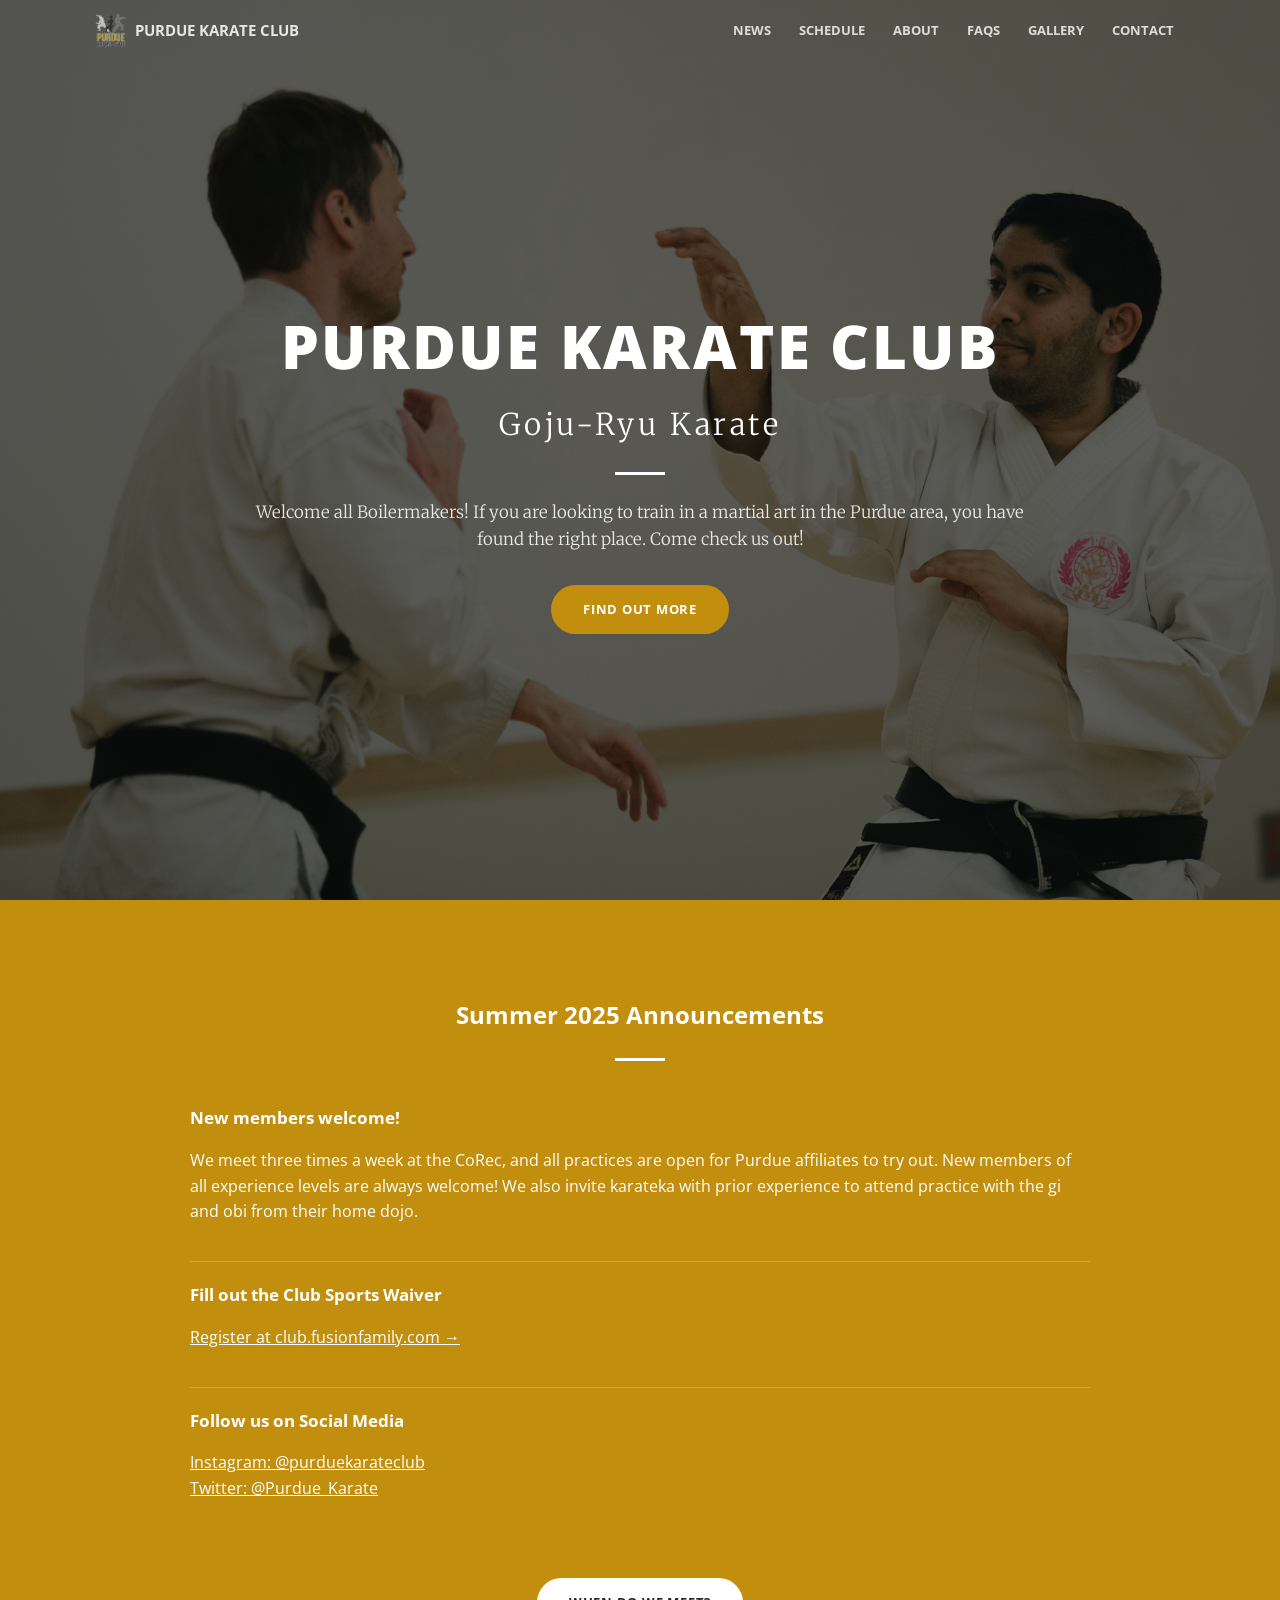
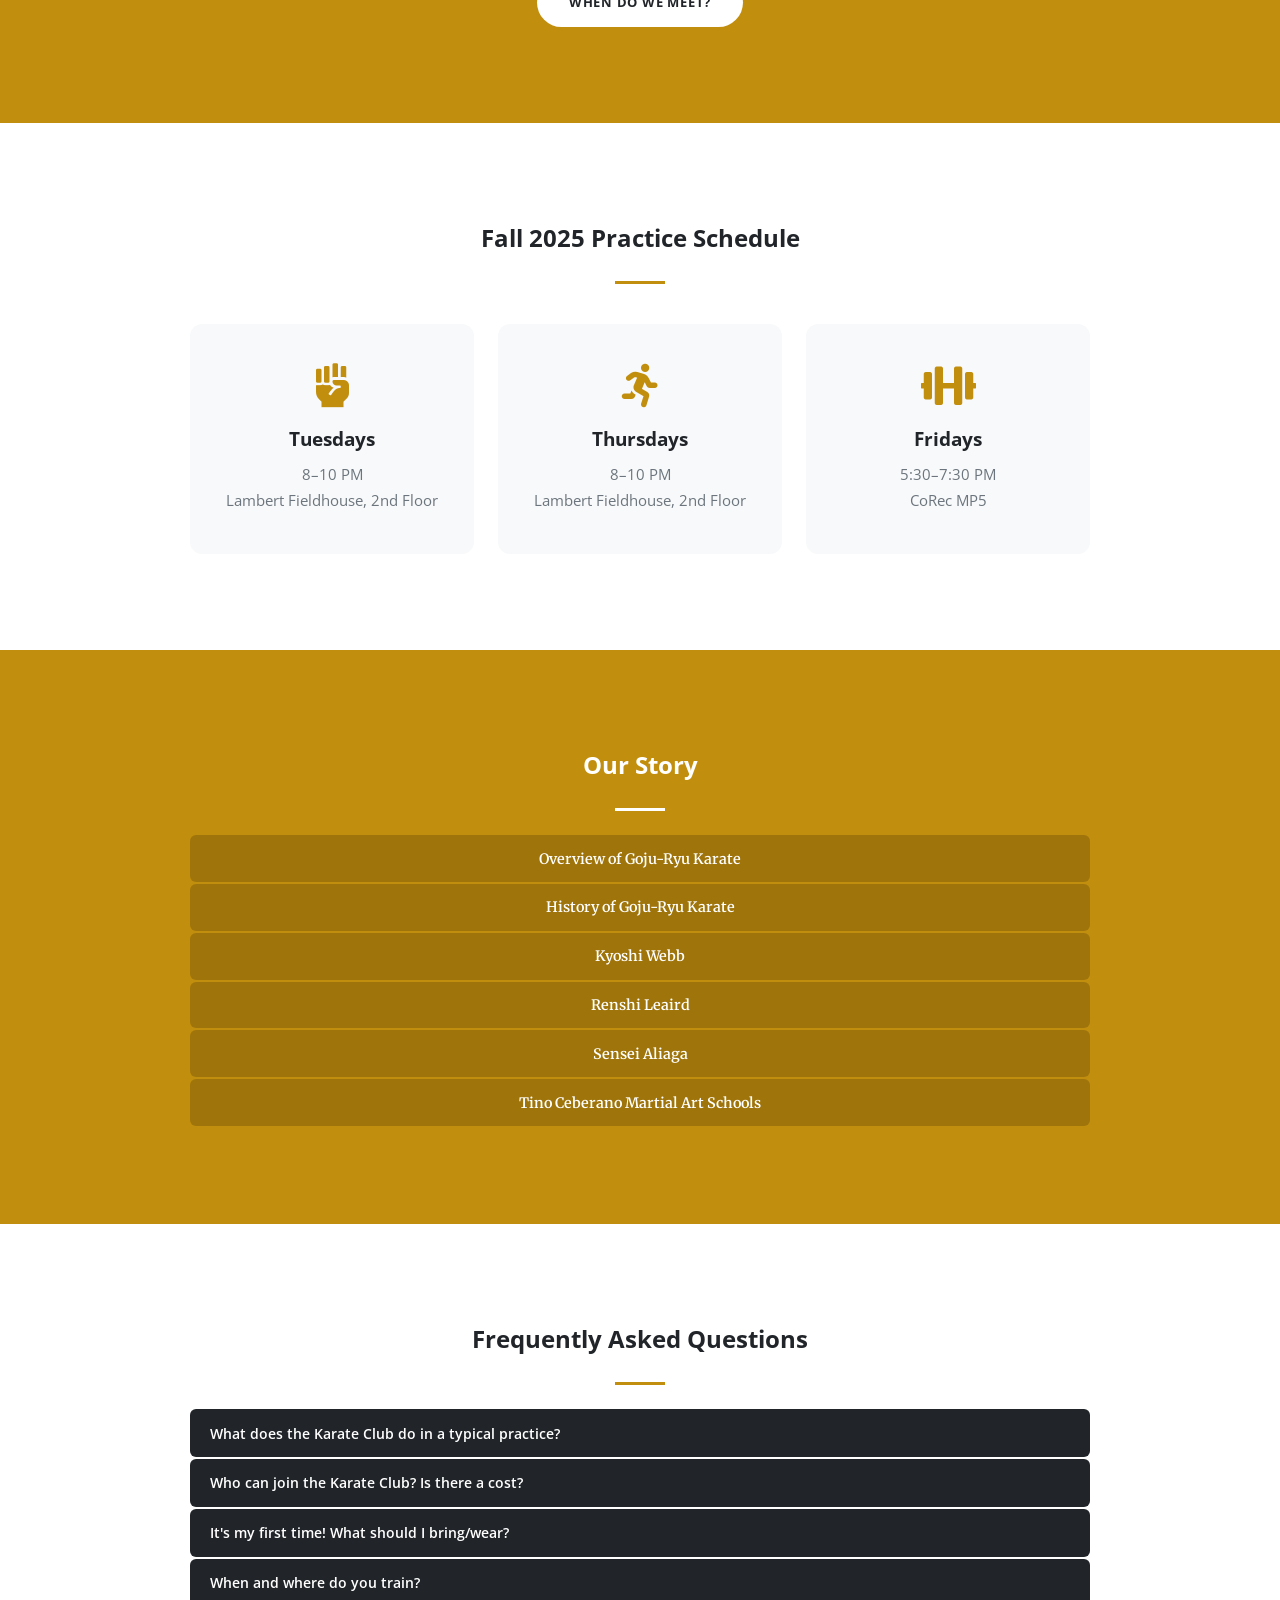
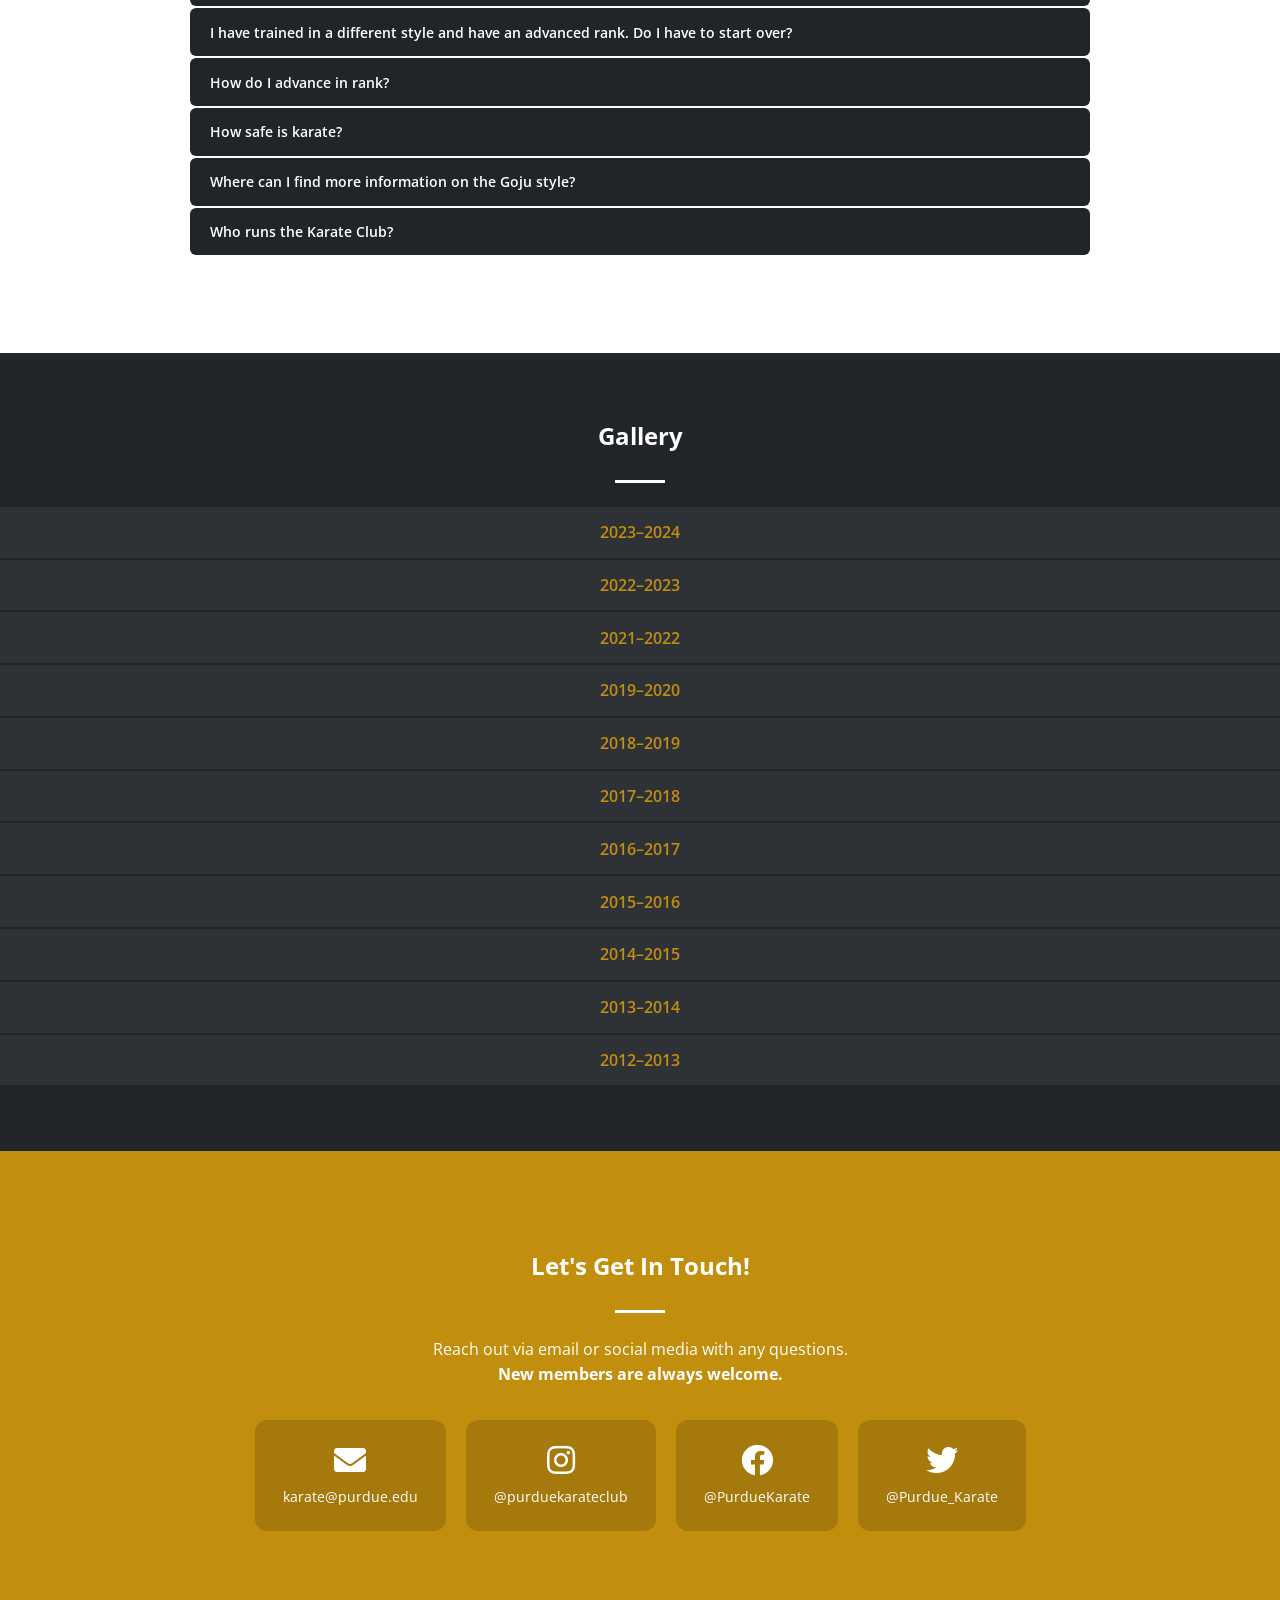
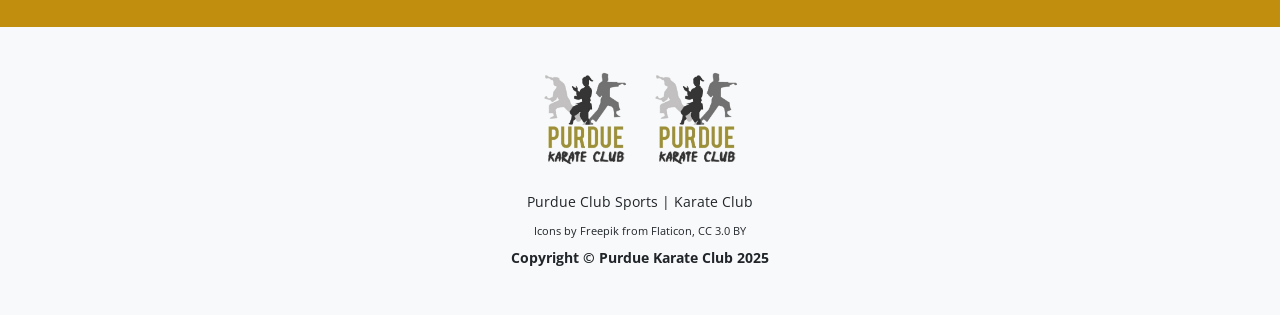
==== commit 8f1ba9a4: "updated website to be vanilla js and stylized better" ====
--- a/index.html
+++ b/index.html
@@ -1,1270 +1,453 @@
 ﻿<!DOCTYPE html>
-
 <html lang="en">
-
-
-
-  <head>
-
-
-
-    <!-- *************************************************************** -->
-
-	<!-- BELOW ARE META TAGS TO SHOW UP NICELY ON BROWSERS AND AS LINKS. -->
-
-	    <!-- Browser Meta Tags -->
-
-		<meta charset="UTF-8">
-
-		<meta name="viewport" content="width=device-width, initial-scale=1.0, shrink-to-fit=no">
-
-		<meta name="description" content="Purdue Karate Club">
-
-		<meta name="keywords" content="Purdue,Karate,Goju,Ryu,Karate Club">
-
-		<meta name="author" content="Chiranth Kishore">
-
-		<!-- Open Graph Data -->
-
-		<meta property="og:title" content="Purdue Karate Club"/>
-
-		<meta property="og:url" content="http://web.ics.purdue.edu/~karate"/>
-
-		<meta property="og:type" content="website"/>
-
-		<meta property="og:image" content="http://web.ics.purdue.edu/~karate/GOJUFist.jpg">
-
-		<meta property="og:description" content="Welcome all Boilermakers! Learn more about the Purdue Goju-Ryu Karate Club."/>
-
-		<!-- Twitter Card -->
-
-		<meta name="twitter:card" content="summary">
-
-		<meta name="twitter:title" content="Purdue Karate Club">
-
-		<meta name="twitter:description" content="Welcome all Boilermakers! Learn more about the Purdue Goju-Ryu Karate Club.">
-
-		<meta name="twitter:url" content="http://web.ics.purdue.edu/~karate"/>
-
-		<meta name="twitter:image" content="http://web.ics.purdue.edu/~karate/GOJUFist.jpg"/>
-
-		<!-- Assorted Link / Tab Attributes -->
-
-		<link rel="image_src" href="http://web.ics.purdue.edu/~karate/GOJUFist.jpg"/>
-
-		<!-- <link rel="shortcut icon" type="image/x-icon" href="/favicon.ico?"/> -->
-
-		<link rel="icon" href="https://web.ics.purdue.edu/~karate/favicon.ico?v=2"/>
-
-		<title>Purdue Karate Club</title>
-
-	<!-- *************************************************************** -->
-
-
-
-    <!-- *************************************************************** -->
-
-	<!-- BELOW ARE CSS DEPENDENCIES. LEAVE ALONE. EDIT 'mycss.css' ONLY. -->
-
-		<!-- Bootstrap core CSS -->
-
-		<link href="vendor/bootstrap/css/bootstrap.min.css" rel="stylesheet">
-
-		<!-- Custom fonts for this template -->
-
-    <link href="https://use.fontawesome.com/releases/v5.14.0/css/all.css" rel="stylesheet" type="text/css">
-
-		<!--<link href="vendor/font-awesome/css/font-awesome.min.css" rel="stylesheet" type="text/css">
-
--->
-
-		<link href="https://fonts.googleapis.com/css?family=Open+Sans:300italic,400italic,600italic,700italic,800italic,400,300,600,700,800" rel="stylesheet" type="text/css">
-
-		<link href="https://fonts.googleapis.com/css?family=Merriweather:400,300,300italic,400italic,700,700italic,900,900italic" rel="stylesheet" type="text/css">
-
-		<!-- Plugin CSS -->
-
-		<link href="vendor/magnific-popup/magnific-popup.css" rel="stylesheet">
-
-		<!-- Custom styles for this template -->
-
-		<link href="css/creative.min.css" rel="stylesheet">
-
-		<link href="css/mycss.css" rel="stylesheet">
-
-	<!-- *************************************************************** -->
-
-
-
-  </head>
-
-
-
-  <body id="page-top">
-
-
-
-    <!-- NAVIGATION -->
-
-    <nav class="navbar navbar-expand-lg navbar-light fixed-top" id="mainNav">
-
-      <div class="container">
-
-        <a class="navbar-brand js-scroll-trigger" href="#page-top"><img src="GOJUFistClear.png" height="40px" class="nav-hover" alt="Goju Fist">  Purdue Karate Club</a>
-
-        <button class="navbar-toggler navbar-toggler-right" type="button" data-toggle="collapse" data-target="#navbarResponsive" aria-controls="navbarResponsive" aria-expanded="false" aria-label="Toggle navigation">
-
-          <span class="navbar-toggler-icon"></span>
-
-        </button>
-
-        <div class="collapse navbar-collapse" id="navbarResponsive">
-
-          <ul class="navbar-nav ml-auto">
-
-            <li class="nav-item">
-
-              <a class="nav-link js-scroll-trigger" href="#news">News</a>
-
-            </li>
-
-            <li class="nav-item">
-
-              <a class="nav-link js-scroll-trigger" href="#schedule">Schedule</a>
-
-            </li>
-
-            <li class="nav-item">
-
-              <a class="nav-link js-scroll-trigger" href="#about">About</a>
-
-            </li>
-
-            <li class="nav-item">
-
-              <a class="nav-link js-scroll-trigger" href="#faqs">FAQs</a>
-
-            </li>
-
-            <li class="nav-item">
-
-              <a class="nav-link js-scroll-trigger" href="#gallery">Gallery</a>
-
-            </li>
-
-            <li class="nav-item">
-
-              <a class="nav-link js-scroll-trigger" href="#contact">Contact</a>
-
-            </li>
-
-          </ul>
-
-        </div>
-
-      </div>
-
-    </nav>
-
-
-
-    <!-- HEADER -->
-
-    <header class="masthead text-center text-white d-flex">
-
-      <div class="container my-auto">
-
-        <div class="row">
-
-          <div class="col-lg-10 mx-auto">
-
-            <h1 class="text-uppercase">
-
-              <strong>Purdue Karate Club</strong>
-
-			  <br>Goju-Ryu Karate
-
-            </h1>
-
-            <hr>
-
-          </div>
-
-          <div class="col-lg-8 mx-auto">
-
-            <p class="mb-5" style="font-family: 'Merriweather', 'Helvetica Neue', Arial, sans-serif">Welcome all Boilermakers! If you are looking to train in a martial art in the Purdue area, you have found the right place. Come check us out!</p>
-
-            <a class="btn btn-primary btn-xl js-scroll-trigger" href="#news">Find Out More</a>
-
-          </div>
-
-        </div>
-
-      </div>
-
-    </header>
-
-
-
-    <!-- NEWS -->
-
-    <section class="bg-primary" id="news">
-
-      <div class="container">
-
-        <div class="row">
-
-          <div class="col-lg-8 mx-auto text-center text-white">
-
-            <h2 class="section-heading text-white"><b>Summer 2025 Announcements</b></h2>
-
-            <hr class="light my-4">
-
-		  </div>
-
-		</div>
-
-	  </div>
-
-	  <div class="container">
-
-        <div class="row">
-
-          <div class="col-lg-12 text-center text-white">
-
-            <h4 class="text-white mb-4">
-
-				<ul class="announcements">
-
-
-
-          <!--<li class="announcements"><h3><a href="https://forms.gle/g8HAmmA8C1285Hfk9" target="_blank">><img src="img/ads/Dec2022_ad.png" height="500px" alt="karate"></a></h3>
-
-          -->
-
-          <!--<li class="announcements"><h3><b>Register for the 2024 PURDUE MARTIAL ARTS OPEN <u><a class="text-white js-scroll-trigger" href="https://www.purduemartialartsopen.com/" target="_blank">here</a></u>!</b></h3>
-
-            We are proud to announce our annual martial arts tourament on <b>March 23rd from 8am-6pm</b>!
-
-            The Purdue Open includes both open hand forms, weapon forms, and sparring divisions separated by skill level, age, and rank. <br>
-
-            All styles are welcome to compete including karate, taekwondo, kung fu, and more. <br>
-
-            Awards will be given to the top three finishers of each division. <br>
-
-            <b>Winners of each 18+ Black Belt Divisions will also win $50 cash.</b> <br>
-
-            <i>$40 for first division, $70 for two divisions! Purdue student competitors will receive a 50% discount!</i><br><br>
-
-          -->
-          <li class="announcements"><h3><b>New members welcome!</b></h3>
-          We meet three times a week at the CoRec, and all practices are open for Purdue affiliates to try out. New members of all experience levels are always welcome!
-          We also invite karateka with prior experience to attend practice with the gi and obi from their home dojo.
-
-          <br><br>
-
-          <li class="announcements"><h3>*FILL OUT THE CLUB SPORTS WAIVER <u><a class="text-white js-scroll-trigger" href="https://club.fusionfamily.com/login" target="_blank">HERE</a></u>*</h3>
-
-<br>
-
-
-
-          <li class="announcements"><h3><b>Check out our Social Media</b></h3>
-
-          <a class="text-white js-scroll-trigger" href="https://www.instagram.com/purduekarateclub/" target="_blank">Instagram: <u>@purduekarateclub</u>!</a><br>
-
-          <a class="text-white js-scroll-trigger" href="https://www.twitter.com/Purdue_Karate/" target="_blank">Twitter: <u>@Purdue_Karate</u>!</a><br><br>
-
-
-
-		  <!--<li class="announcements"><h3><b>Summer Practice Times:</b></h3>
-
-			From May 8th to August 11th, Purdue Karate Club follows a practice schedule of <br><b>Monday, Wednesday, and Friday from 5-7pm in CoRec MP6.</b> <br><br>
-
-		  -->
-
-          <li class="announcements">
-
-          <!--  <i>	We hosted our call-out meeting on 8/23, but you can still join our club throughout the semester. Every practice is open to all without the need for a reservation or knowledge of karate!<br><br>
-
-			</i>
-
--->
+<head>
+  <meta charset="UTF-8">
+  <meta name="viewport" content="width=device-width, initial-scale=1.0">
+  <meta name="description" content="Purdue Karate Club - Goju-Ryu Karate at Purdue University">
+  <meta name="keywords" content="Purdue,Karate,Goju,Ryu,Karate Club">
+  <meta name="author" content="Chiranth Kishore">
+  <meta property="og:title" content="Purdue Karate Club">
+  <meta property="og:url" content="https://purduekarateclub.github.io/purdue-karate-club-website/">
+  <meta property="og:type" content="website">
+  <meta property="og:image" content="https://purduekarateclub.github.io/purdue-karate-club-website/GOJUFist.jpg">
+  <meta property="og:description" content="Welcome all Boilermakers! Learn more about the Purdue Goju-Ryu Karate Club.">
+  <meta name="twitter:card" content="summary">
+  <meta name="twitter:title" content="Purdue Karate Club">
+  <meta name="twitter:description" content="Welcome all Boilermakers! Learn more about the Purdue Goju-Ryu Karate Club.">
+  <meta name="twitter:image" content="https://purduekarateclub.github.io/purdue-karate-club-website/GOJUFist.jpg">
+  <link rel="icon" href="https://web.ics.purdue.edu/~karate/favicon.ico?v=2">
+  <title>Purdue Karate Club</title>
+  <link href="https://use.fontawesome.com/releases/v5.14.0/css/all.css" rel="stylesheet">
+  <link href="https://fonts.googleapis.com/css2?family=Open+Sans:wght@300;400;600;700;800&family=Merriweather:ital,wght@0,300;0,400;0,700;1,300;1,400&display=swap" rel="stylesheet">
+  <link href="css/mycss.css" rel="stylesheet">
+</head>
+
+<body id="page-top">
+
+  <!-- NAV -->
+  <nav id="mainNav">
+    <div class="nav-inner">
+      <a class="nav-brand js-scroll-trigger" href="#page-top">
+        <img src="KarateClubClear.png" height="36" class="nav-logo" alt="Goju Fist">
+        Purdue Karate Club
+      </a>
+      <button class="nav-toggle" id="navToggle" aria-label="Toggle navigation">
+        <span></span>
+      </button>
+      <div class="nav-links" id="navMenu">
+        <a class="js-scroll-trigger" href="#news">News</a>
+        <a class="js-scroll-trigger" href="#schedule">Schedule</a>
+        <a class="js-scroll-trigger" href="#about">About</a>
+        <a class="js-scroll-trigger" href="#faqs">FAQs</a>
+        <a class="js-scroll-trigger" href="#gallery">Gallery</a>
+        <a class="js-scroll-trigger" href="#contact">Contact</a>
+      </div>
+    </div>
+  </nav>
+
+  <!-- HERO -->
+  <header class="hero">
+    <div class="hero-content">
+      <h1>Purdue Karate Club<em>Goju-Ryu Karate</em></h1>
+      <hr class="light">
+      <p>Welcome all Boilermakers! If you are looking to train in a martial art in the Purdue area, you have found the right place. Come check us out!</p>
+      <a class="btn btn-primary js-scroll-trigger" href="#news">Find Out More</a>
+    </div>
+  </header>
+
+  <!-- NEWS -->
+  <section class="bg-primary" id="news">
+    <div class="section-wrap center">
+      <h2>Summer 2025 Announcements</h2>
+      <hr class="light">
+      <ul class="announce-list">
+        <li>
+          <h3>New members welcome!</h3>
+          <p>We meet three times a week at the CoRec, and all practices are open for Purdue affiliates to try out. New members of all experience levels are always welcome! We also invite karateka with prior experience to attend practice with the gi and obi from their home dojo.</p>
         </li>
-
-
-
-        <!--<u><a class="text-white js-scroll-trigger" href="#schedule">Summer practice times</a></u> are in effect until the Fall 2022 semester. <br>
-
--->
-
-        <!--<li class="announcements">
-
-					  Check out the <a href="http://www.minaputa.com/GnS.html" target="_blank" class="text-white">Goju no Seimei ~ This Goju Life Newsletter</a>, <br> and see the <a href="http://www.minaputa.com/GnS/Goju%20no%20Seimei_2019-1_20190201.pdflatest" target="_blank" class="text-white">January 2019 edition</a> to see some of our Purdue club members featured!
-
-					</li>
-
-					<!-<li class="announcements"><h2><b>Updates:</b></h2>
-
-					  The Karate Club was honored by a visit from <a href="http://www.tinoceberano-igk.com.au" target="_blank" class="text-white">Hanshi Tino Ceberano</a>, <br> the "Father of Karate" in Australia and the Head of Goju-Ryu Karate. <br> Visit our <a class="text-white js-scroll-trigger" href="#gallery">gallery</a> to see!
-
-					</li>-->
-
-			    </ul>
-
-			</h4>
-
-            <a class="btn btn-light btn-xl js-scroll-trigger mt-5" href="#schedule">When do we meet?</a>
-
-          </div>
-
-        </div>
-
-      </div>
-
-    </section>
-
-
-
-    <!-- SCHEDULE -->
-
-    <section id="schedule">
-
-	  <div class="container">
-
-        <div class="row">
-
-          <div class="col-lg-12 text-center">
-
-            <h2 class="section-heading"><b>Fall 2025 Practice Schedule </b></h2>
-
-            <!--<h3 class="section-heading">NOTE: <a class="js-scroll-trigger" href="#news">Summer Practice</a> times are different</h3>-->
-
-            <hr class="my-4">
-
-          </div>
-
-        </div>
-
-      </div>
-
-      <div class="container">
-
-        <div class="row">
-
-          <div class="col-lg-3 col-md-6 text-center">
-
-            <div class="service-box mt-5 mx-auto">
-
-			  <i class="icon-karate-fighter text-primary mb-3 sr-icons"></i>
-
-              <h3 class="mb-3">Tuesdays</h3>
-
-              <a href="https://maps.app.goo.gl/eeZcHrW1UPQWCjZ99" target="_blank" class="text-muted"><p class="text-muted mb-0"> 8-10PM <br>Lambert Fieldhouse, 2nd Floor</p></a>
-
-            </div>
-
-          </div>
-
-          <div class="col-lg-3 col-md-6 text-center">
-
-            <div class="service-box mt-5 mx-auto">
-
-			  <i class="icon-karate-high-kick text-primary mb-3 sr-icons"></i>
-
-              <h3 class="mb-3">Thursdays</h3>
-
-              <a href="https://maps.app.goo.gl/eeZcHrW1UPQWCjZ99" target="_blank" class="text-muted"><p class="text-muted mb-0"> 8-10PM <br>Lambert Fieldhouse, 2nd Floor</p></a>
-
-            </div>
-
-          </div>
-
-          <div class="col-lg-3 col-md-6 text-center">
-
-            <div class="service-box mt-5 mx-auto">
-
-			  <i class="icon-karate-master text-primary mb-3 sr-icons"></i>
-
-              <h3 class="mb-3">Fridays</h3>
-
-              <a href="https://www.purdue.edu/recwell/" target="_blank" class="text-muted"><p class="text-muted mb-0"> 5:30-7:30PM <br>CoRec MP5</p></a>
-
-              <!--<p class="text-muted mb-0"><br>Special Rules (for every month):</p>
-
-              <p class="text-muted mb-0">1st Sat: Black Belts only</p>
-
-              <p class="text-muted mb-0">3rd Sat: Green Belts and above</p>-->
-
-            </div>
-
-        </div>
-
-          <div class="col-lg-3 col-md-6 text-center">
-
-            <div class="service-box mt-5 mx-auto">
-
-      <!--  <i class="icon-karate-fighter text-primary mb-3 sr-icons"></i>
-
-              <h3 class="mb-3">Saturdays</h3>
-
-              <a href="https://www.purdue.edu/recwell/" target="_blank" class="text-muted"><p class="text-muted mb-0"> 1PM, CoRec</p></a>
-
-                <a class="text-muted mb-0">Open/Competition Practice<br><br></a>
-
-            </div>
-
-          </div>
-
-          <div class="col-lg-12 text-center">
-
-            <hr class="my-4">
-
-		  </div>
-
-        </div>
-
-        </div>
-
-      </div>
-
-    -->
-
-
-    </section>
-
-
-
-    <!-- ABOUT -->
-
-	<section class="bg-primary" id="about">
-
-      <div class="container">
-
-        <div class="row">
-
-          <div class="col-lg-8 mx-auto text-center">
-
-            <h2 class="section-heading text-white">Our Story</h2>
-
-            <hr class="light my-4">
-
-            <div>
-
-				<button class="accordion origins">Overview of Goju-Ryu Karate</button>
-
-				<div class="panel origins">
-
-				  <p>Gōjū-ryū (剛柔流), (Japanese for "hard-soft style") is one of the main traditional Okinawan styles of karate, featuring a combination of hard and soft techniques. Both principles, hard and soft, come from the famous martial arts book Bubishi (Chinese: wu bei ji), used by Okinawan masters during the 19th and 20th centuries. Go which means hard, refers to closed hand techniques or straight linear attacks; Ju, which means soft, refers to open hand techniques and circular movements.<br><br>
-
-				  A Go technique meets force with force; either with a head-on-force blocking technique, or by diagonally cutting the strike with (one's) force. It is an example of the defender using the attacker's force and momentum against him or her. Although hard techniques require greater strength for successful execution, it is the mechanics of the technique that accomplish the defense.<br><br>
-
-				  The goal of the Ju technique is turning the attacker’s force to his or her disadvantage, with the defender exerting minimal force. With a soft technique, the defender uses the attacker’s force and momentum against him or her, by leading the attack(er) in a direction to where the defender will be advantageously positioned (tai sabaki) and the attacker off balance; a seamless movement then effects the appropriate soft technique.</p>
-
-				</div>
-
-				<button class="accordion origins">History of Goju-Ryu Karate</button>
-
-				<div class="panel origins">
-
-				  <p>The origins of karatedo go back to the ancient travels of Buddhist monks throughout the Asian frontier. Unarmed and oppressed; it became necessary for them to develop a weaponless form of self-defense for their survival.<br><br>
-
-				  Merchants travelling south from China to the RyuKyu islands; or Okinawa; brought with them this art of the ‘Chinese Hand’ or ‘To-De’ (later to be called karate-empty hand).<br><br>
-
-				  During this time Japan invaded these islands and its warriors found themselves confronted by the fierce retaliation of skilled practitioners of this secret art.<br><br>
-
-				  In the late 1800’s; an enthusiastic Okinawan youngster by the name of Chojun Miyagi became well-skilled in the art and determined to know more. He was advised to travel to China to study the many different methods of martial arts. His search lead him to the hard school of Shaolin Chuan; the soft school of Pakua Chan; and from these two he developed his own style of Goju; hard and soft. He advocated that both the hard and the soft complimented each other and he created the Sanchin and Tensho, a formal exercise which combined both these elements.<br><br>
-
-				  Also featured in the style is the breathing exercise known as Ibuki, which incorporates external breathing, Yo ibuki; a strong vocal hiss which emphasizes dynamic tension, and internal breathing. In Ibuki, which is nasal and is performed with techniques. The use of this exercise creates deep abdominal development and rejuvenation of energy. The whole body is exercised both internally and externally.<br><br>
-
-				  The student of Chojun Myagi; the carpenter Murata; traveled to Japan and began to teach. One of his students was a young man who was agile, fast and strong and had a reputation for being a deceptive fighter, giving no ground to any adversary. He was known as the ‘Cat’, because of his favorite fighting stance, Neko ashi kamae (cat-stance). His name was Gogen Yamaguchi. He soon proved to be a man of credibility and initiative and became highly respected in karate circles in Japan.<br><br>
-
-				  He systemized the style into basically the system used all over the world today, and organized the style into its current organization, Goju Kai (Kai meaning organization).<br><br>
-
-				  On his deathbed, the old master Miyagi called for all the senior members of Goju Kai and announced to them his choice of a successor. It was then that Gogen Yamaguchi became 10th Dan and the Grand Master of Goju Kai – the Kaicho.<br><br>
-
-				  At about this time, Japan was occupied by the American Forces and many American servicemen became attracted to this dynamic art, and in particular to the well-organized school of Gogen Yamaguchi, and then brought home to America the discipline they had learned. Miyagi had visited Hawaii in 1930 and then Yamaguchi traveled to Hawaii on the invitation of Instructor Masaichi Oshiro of the Hawaiian Goju Kai school in 1966. It was there that the head of our style, <a href="http://www.tinoceberano-igk.com.au" target="_blank" class="text-white">Hanshi Tino Ceberano</a>, first met Yamaguchi in his local humble dojo. He had decided to live in Australia with his Australian wife and asked for Yamaguchi's blessing to open a dojo in Australia. The Master agreed and so the Goju Kai was established in Melbourne in late 1966.<br><br>
-
-				  From small beginnings the school has grown substantially and has been visited twice by Master Yamaguchi and his son Goshi Yamaguchi before Master Yamaguchi's passing in 1989. Hanshi Tino Ceberano is well known as the 'father of Australian Karate.' With the passing of Master Yamaguchi without leaving a defined successor, Hanshi Tino Ceberano has continued to develop Goju; however, the style remains basically as it was taught by Miyagi, and progressive training methods have been given added enhancement. Karate has become not only a means of self-defense but an effective way of acquiring and enhancing both physical and mental health and discipline for all people.</p>
-
-				</div>
-
-				<button class="accordion origins">Kyoshi Webb</button>
-
-				<div class="panel origins">
-
-				  <p><a href="https://engineering.purdue.edu/ECE/People/ptProfile?resource_id=3097" target="_blank" style="color: white">Kyoshi Kevin Webb</a> is a 7th Dan Black Belt and a professor in the School of Electrical and Computer Engineering at Purdue. He has served as the club's master instructor since founding the club at Purdue in 1990. Originally from Australia, he trained under Tino Ceberano, Hanshi (9th Dan), who is a direct student of Gōju Kai karate founder Gōgen Yamaguchi (1909–1989). Ceberano established Gōju Kai in Australia in 1966 at Yamaguchi's request.</p>
-
-				</div>
-
-				<button class="accordion origins">Renshi Leaird</button>
-
-				<div class="panel origins">
-
-				  <p>Renshi Dan Leaird is a 4th Dan Black Belt and first joined the club in 1995 when he came to Purdue as a graduate student. Renshi Dan served as the club president while he was a student and served as the club advisor from 2001 to 2019. Vocationally, he is a senior research scientist, and the lab manager of the Ultrafast Optics and Optical Fiber Communications Laboratory in the School of Electrical and Computer Engineering.</p>
-
-				</div>
+        <li>
+          <h3>Fill out the Club Sports Waiver</h3>
+          <p><a href="https://club.fusionfamily.com/login" target="_blank">Register at club.fusionfamily.com &rarr;</a></p>
+        </li>
+        <li>
+          <h3>Follow us on Social Media</h3>
+          <p>
+            <a href="https://www.instagram.com/purduekarateclub/" target="_blank">Instagram: @purduekarateclub</a><br>
+            <a href="https://www.twitter.com/Purdue_Karate/" target="_blank">Twitter: @Purdue_Karate</a>
+          </p>
+        </li>
+      </ul>
+      <a class="btn btn-light js-scroll-trigger" href="#schedule">When do we meet?</a>
+    </div>
+  </section>
+
+  <!-- SCHEDULE -->
+  <section id="schedule">
+    <div class="section-wrap center">
+      <h2>Fall 2025 Practice Schedule</h2>
+      <hr>
+      <div class="schedule-grid">
+        <div class="schedule-card">
+          <i class="fas fa-fist-raised"></i>
+          <h3>Tuesdays</h3>
+          <a href="https://maps.app.goo.gl/eeZcHrW1UPQWCjZ99" target="_blank">8&ndash;10 PM<br>Lambert Fieldhouse, 2nd Floor</a>
+        </div>
+        <div class="schedule-card">
+          <i class="fas fa-running"></i>
+          <h3>Thursdays</h3>
+          <a href="https://maps.app.goo.gl/eeZcHrW1UPQWCjZ99" target="_blank">8&ndash;10 PM<br>Lambert Fieldhouse, 2nd Floor</a>
+        </div>
+        <div class="schedule-card">
+          <i class="fas fa-dumbbell"></i>
+          <h3>Fridays</h3>
+          <a href="https://www.purdue.edu/recwell/" target="_blank">5:30&ndash;7:30 PM<br>CoRec MP5</a>
+        </div>
+      </div>
+    </div>
+  </section>
+
+  <!-- ABOUT -->
+  <section class="bg-primary" id="about">
+    <div class="section-wrap center">
+      <h2 class="text-white">Our Story</h2>
+      <hr class="light">
+      <div class="accordion-group">
+        <button class="accordion origins">Overview of Goju-Ryu Karate</button>
+        <div class="panel origins">
+          <p>Gōjū-ryū (剛柔流), (Japanese for "hard-soft style") is one of the main traditional Okinawan styles of karate, featuring a combination of hard and soft techniques. Both principles, hard and soft, come from the famous martial arts book Bubishi (Chinese: wu bei ji), used by Okinawan masters during the 19th and 20th centuries. Go which means hard, refers to closed hand techniques or straight linear attacks; Ju, which means soft, refers to open hand techniques and circular movements.<br><br>
+          A Go technique meets force with force; either with a head-on-force blocking technique, or by diagonally cutting the strike with (one's) force. Although hard techniques require greater strength for successful execution, it is the mechanics of the technique that accomplish the defense.<br><br>
+          The goal of the Ju technique is turning the attacker's force to his or her disadvantage, with the defender exerting minimal force. With a soft technique, the defender uses the attacker's force and momentum against him or her, by leading the attack(er) in a direction to where the defender will be advantageously positioned (tai sabaki) and the attacker off balance.</p>
+        </div>
+
+        <button class="accordion origins">History of Goju-Ryu Karate</button>
+        <div class="panel origins">
+          <p>The origins of karatedo go back to the ancient travels of Buddhist monks throughout the Asian frontier. Unarmed and oppressed, it became necessary for them to develop a weaponless form of self-defense for their survival.<br><br>
+          In the late 1800's, an enthusiastic Okinawan youngster by the name of Chojun Miyagi became well-skilled in the art and determined to know more. His search led him to the hard school of Shaolin Chuan, the soft school of Pakua Chan, and from these two he developed his own style of Goju — hard and soft.<br><br>
+          He systemized the style into basically the system used all over the world today, and organized the style into its current organization, Goju Kai. On his deathbed, the old master Miyagi announced Gogen Yamaguchi as his successor, who became 10th Dan and Grand Master of Goju Kai.<br><br>
+          Yamaguchi traveled to Hawaii in 1966 where the head of our style, <a href="http://www.tinoceberano-igk.com.au" target="_blank" style="color:white">Hanshi Tino Ceberano</a>, first met him. Ceberano established Gōju Kai in Australia in 1966 at Yamaguchi's request and is well known as the "father of Australian Karate."</p>
+        </div>
+
+        <button class="accordion origins">Kyoshi Webb</button>
+        <div class="panel origins">
+          <p><a href="https://engineering.purdue.edu/ECE/People/ptProfile?resource_id=3097" target="_blank" style="color:white">Kyoshi Kevin Webb</a> is a 7th Dan Black Belt and a professor in the School of Electrical and Computer Engineering at Purdue. He has served as the club's master instructor since founding the club at Purdue in 1990. Originally from Australia, he trained under Tino Ceberano, Hanshi (9th Dan), who is a direct student of Gōju Kai karate founder Gōgen Yamaguchi (1909–1989).</p>
+        </div>
+
+        <button class="accordion origins">Renshi Leaird</button>
+        <div class="panel origins">
+          <p>Renshi Dan Leaird is a 4th Dan Black Belt and first joined the club in 1995 when he came to Purdue as a graduate student. He served as the club president while a student and as club advisor from 2001 to 2019. Vocationally, he is a senior research scientist and lab manager of the Ultrafast Optics and Optical Fiber Communications Laboratory in the School of Electrical and Computer Engineering.</p>
+        </div>
 
         <button class="accordion origins">Sensei Aliaga</button>
-
-				<div class="panel origins">
-
-				  <p><a href="https://www.cs.purdue.edu/people/faculty/aliaga.html" target="_blank" style="color: white">Sensei Daniel Aliaga</a> is a 2nd Dan Black Belt and a professor in the School of Computer Science at Purdue. He has served as the club advisor since 2021.</p>
-
-				</div>
-
-
-
-				<button class="accordion origins">Tino Ceberano Martial Art Schools</button>
-
-				<div class="panel origins">
-
-				  <p>Our dojo is recognized under Hanshi Tino Ceberano, and we are proudly a member of the <a href="http://www.tinoceberano-igk.com.au/tag/goju-kai/" target="_blank" class="text-white">Tino Ceberano Martial Arts Schools</a>.</p>
-
-				</div>
-
-		    </div>
-
-          </div>
-
-        </div>
-
-      </div>
-
-    </section>
-
-
-
-    <!-- FAQS -->
-
-    <section id="faqs">
-
-      <div class="container">
-
-        <div class="row">
-
-          <div class="col-lg-8 mx-auto text-center">
-
-            <h2 class="section-heading">Frequently Asked Questions</h2>
-
-            <hr class="my-4">
-
-			<div>
-
-			    <button class="accordion questions">What does the Karate Club do in a typical practice?</button>
-
-				<div class="panel questions">
-
-				  <p>We try to add variety to each workout so that no two classes are the same. A typical class includes different variations of stretching, calisthenics, resistance exercises, karate forms and movements, self defense techniques, grappling (jujitsu), sparring, and kata (formal choreographed patterns of kicks blocks and strikes).</p>
-
-				</div>
-
-				<button class="accordion questions">Who can join the Karate Club? Is there a cost?</button>
-
-				<div class="panel questions">
-
-				  <p>Membership in the club is open to anyone affiliated with Purdue University, and anyone is welcome to train with us. Because of the training location, a membership to the Co-Rec is also required. Semesterly membership dues are required for student members, but they are not assessed for new members until mid-semester. So come and try us out fee-free!</p>
-
-				</div>
-
-				<button class="accordion questions">It's my first time! What should I bring/wear?</button>
-
-				<div class="panel questions">
-
-				  <p>Welcome! Regular gym workout clothes are perfectly fine to wear, and you may also want a water bottle. We train barefoot, and the floor is parquet. You'll need to sign a Purdue Rec Sports waiver before training with us.<br><br>
-
-				  The traditional training uniform (<i>gi</i>) is required for testing, and it imparts a nice snap to strikes and kicks. You can order them online for a cost of about $50. It's best to consult with club members on the weight and size you'll need before ordering. We train in white uniforms, whose style is referred to as karate, student, or traditional.</p>
-
-				</div>
-
-				<button class="accordion questions">When and where do you train?</button>
-
-				<div class="panel questions">
-
-				  <p>We train year-round at Purdue, summers and breaks generally included. See the <a href="#schedule">schedule</a> for specifics on times and locations.</p>
-
-				</div>
-
-				<button class="accordion questions">I have trained in a different style and have attained an advanced rank. Do I have to start over from white belt?</button>
-
-				<div class="panel questions">
-
-				  <p>You are welcome to come train with the Karate Club wearing the belt from the style you know. If you would like a belt in Goju, you can test in at the level matching your abilities. Since many styles of karate are more similar than different, you may be surprised by how fast you can pick it up!</p>
-
-				</div>
-
-				<button class="accordion questions">How do I advance in rank?</button>
-
-				<div class="panel questions">
-
-				  <p>There are grading sessions once per semester (fall and spring only), typically on the Friday before classes end. If you attend a majority of practices and work hard, you will have developed the skill needed to advance one or perhaps even two degrees (<i>kyu</i>) in rank!</p>
-
-				</div>
-
-				<button class="accordion questions">How safe is karate?</button>
-
-				<div class="panel questions">
-
-				  <p>Preserving the safety and well-being of its members is the primary directive for Purdue Karate Club, and all training elements are voluntary. The abilities and skill levels of participants are taken into account during a practice. However, karate training does contain certain sparring and partner-centered exercises where force and speed are involved, making it a contact sport with inherent risks. You can choose which elements you wish to participate in, and accommodations for medical conditions or injuries are readily made.</p>
-
-				</div>
-
-				<button class="accordion questions">How is the Karate Club responding to the COVID-19 pandemic?</button>
-
-				<div class="panel questions">
-
-				  <p>The Karate Club takes the health and safety of its members very seriously. We follow the guidance of CoRec COVID-19 safety protocols. In-person practices are also livestreamed so members can join from home. <a href="#contact">Contact us</a> for more information on our safety protocols and the links to join practice virtually!</p>
-
-				</div>
-
-				<button class="accordion questions">Where can I find more information on the Goju style?</button>
-
-				<div class="panel questions">
-
-				  <p>Check the <a class="js-scroll-trigger" href="#about">about us</a> section. In addition, <a href="https://en.wikipedia.org/wiki/Gōjū-ryū">Wikipedia</a> has an excellent primer on the subject, and a search on YouTube for "Goju" with any of the kata listed on the wikipedia page will produce videos that are very close in style to the ones the club currently practices.</p>
-
-				</div>
-
-				<button class="accordion questions">Where can I find similar Goju-Ryu style schools?</button>
-
-				<div class="panel questions">
-
-				  <p>Our dojo is recognized under Hanshi Tino Ceberano, and we are proudly a member of the <a href="http://www.tinoceberano-igk.com.au/tag/goju-kai/" target="_blank">Tino Ceberano Martial Arts Schools</a>.</p>
-
-				</div>
-
-				<button class="accordion questions">Who runs the Karate Club?</button>
-
-				<div class="panel questions">
-
-				  <p>Monday, Wednesday, and Friday practices are run by Kyoshi Webb and Sensei Aliaga. The club's affairs are managed by student leaders, with our current leadership including Issei Matsumoto (president), Roma Kamat (vice-president), Lauren Heniff (treasurer), Rickyjon Balgenorth (competition chair), Aaron Dorn (community service officer), Natalie Kutcher (fundraising officer), and Lee Haglid (safety officer).</p>
-
-				</div>
-
-		    </div>
-
-          </div>
-
-        </div>
-
-      </div>
-
-    </section>
-
-
-
-
-
-    <!-- GALLERY -->
-
-	<section class="bg-dark" id="gallery">
-
-      <h2 class="section-heading text-white text-center">Gallery</h2>
-
-      <hr class="light my-4">
-
-
-
-	<!--2023 - 2024 Gallery-->
-
-	  <div>
-
-		<button class="accordion pictures"><h5 class="text-primary"><br>2023-2024</h5></button>
-
-		<div class="panel pictures">
-
-		  <div class="zoom-gallery" align="center">
-
-  		 <a href="img/gallery/2024/Hanshi2024/BeltGrading-Sp24-13.jpg" class="hoverZoomLink" data-source="img/gallery/2024/Hanshi2024/BeltGrading-Sp24-13.jpg" title="Visit from Hanshi Tino Ceberano" height="525px"><img src="img/gallery/2024/Hanshi2024/BeltGrading-Sp24-13.jpg" height="225px" alt="Visit from Hanshi Tino Ceberano"></a>
-       <a href="img/gallery/2024/Hanshi2024/Dinner-Sp24-2.jpg" class="hoverZoomLink" data-source="img/gallery/2024/Hanshi2024/Dinner-Sp24-2.jpg" title="Visit from Hanshi Tino Ceberano" height="525px"><img src="img/gallery/2024/Hanshi2024/Dinner-Sp24-2.jpg" height="225px" alt="Visit from Hanshi Tino Ceberano"></a>
-       <a href="img/gallery/2024/Hanshi2024/MorningTraining-Sp24-1.jpg" class="hoverZoomLink" data-source="img/gallery/2024/Hanshi2024/MorningTraining-Sp24-1.jpg" title="Visit from Hanshi Tino Ceberano" height="525px"><img src="img/gallery/2024/Hanshi2024/MorningTraining-Sp24-1.jpg" height="225px" alt="Visit from Hanshi Tino Ceberano"></a>
-			 <a href="img/gallery/2023/Camping Trip/IMG_0887.jpg" class="hoverZoomLink" data-source="img/gallery/2023/Camping Trip/IMG_0887.jpg" title="Purdue Karate Club Camping Trip" height="525px"><img src="img/gallery/2023/Camping Trip/IMG_0887.jpg" height="225px" alt="Purdue Karate Club Camping Trip"></a>
-
-			 <a href="img/gallery/2023/Camping Trip/IMG_0946.jpg" class="hoverZoomLink" data-source="img/gallery/2023/Camping Trip/IMG_0946.jpg" title="Purdue Karate Club Camping Trip" height="525px"><img src="img/gallery/2023/Camping Trip/IMG_0946.jpg" height="225px" alt="Purdue Karate Club Camping Trip"></a>
-
-			 <a href="img/gallery/2023/Camping Trip/IMG_7152.jpg" class="hoverZoomLink" data-source="img/gallery/2023/Camping Trip/IMG_7152.jpg" title="Purdue Karate Club Camping Trip" height="525px"><img src="img/gallery/2023/Camping Trip/IMG_7152.jpg" height="225px" alt="Purdue Karate Club Camping Trip"></a>
-
-			 <a href="img/gallery/2023/Camping Trip/IMG_7161.jpg" class="hoverZoomLink" data-source="img/gallery/2023/Camping Trip/IMG_7161.jpg" title="Purdue Karate Club Camping Trip" height="525px"><img src="img/gallery/2023/Camping Trip/IMG_7161.jpg" height="225px" alt="Purdue Karate Club Camping Trip"></a>
-
-			 <a href="img/gallery/2023/Camping Trip/IMG_9734.jpg" class="hoverZoomLink" data-source="img/gallery/2023/Camping Trip/IMG_9734.jpg" title="Purdue Karate Club Camping Trip" height="525px"><img src="img/gallery/2023/Camping Trip/IMG_9734.jpg" height="225px" alt="Purdue Karate Club Camping Trip"></a>
-
-			 <a href="img/gallery/2023/SDIII Seminar/IMG_3205.JPG" class="hoverZoomLink" data-source="img/gallery/2023/SDIII Seminar/IMG_3205.JPG" title="Samuel Diaz III Seminar" height="525px"><img src="img/gallery/2023/SDIII Seminar/IMG_3205.JPG" height="225px" alt="Samuel Diaz III Seminar"></a>
-
-			 <a href="img/gallery/2023/SDIII Seminar/IMG_3224.jpg" class="hoverZoomLink" data-source="img/gallery/2023/SDIII Seminar/IMG_3224.jpg" title="Samuel Diaz III Seminar" height="525px"><img src="img/gallery/2023/SDIII Seminar/IMG_3224.jpg" height="225px" alt="Samuel Diaz III Seminar"></a>
-
-			 <a href="img/gallery/2023/SDIII Seminar/IMG_3244.jpg" class="hoverZoomLink" data-source="img/gallery/2023/SDIII Seminar/IMG_3244.jpg" title="Samuel Diaz III Seminar" height="525px"><img src="img/gallery/2023/SDIII Seminar/IMG_3244.jpg" height="225px" alt="Samuel Diaz III Seminar"></a>
-
-			 <a href="img/gallery/2023/SDIII Seminar/IMG_3250.jpg" class="hoverZoomLink" data-source="img/gallery/2023/SDIII Seminar/IMG_3250.jpg" title="Samuel Diaz III Semianr" height="525px"><img src="img/gallery/2023/SDIII Seminar/IMG_3250.jpg" height="225px" alt="Samuel Diaz III Seminar"></a>
-
-
-
-
-
-
-
-		 </div>
-
-		</div>
-
-	  </div>
-
-
-
-      <!-- 2022-2023 Gallery below -->
-
-    <div>
-
-       <button class="accordion pictures"><h5 class="text-primary"><br>2022-2023</h5></button>
-
-       <div class="panel pictures">
-
-         <div class="zoom-gallery" align="center">
-
-
-
-			<a href="img/gallery/2023/Night_Market/aaa_night_market_demo_2.JPG" class="hoverZoomLink" data-source="img/gallery/2023/Night_Market/aaa_night_market_demo_2.JPG" title="AAA Night Market Demo | April 2023" height="525px"><img src="img/gallery/2023/Night_Market/aaa_night_market_demo_2.JPG" height="225px" alt="AAA Night Market Demo"></a>
-
-			<a href="img/gallery/2023/Night_Market/aaa_night_market_demo.jpg" class="hoverZoomLink" data-source="img/gallery/2023/Night_Market/aaa_night_market_demo.jpg" title="AAA Night Market Demo | April 2023" height="525px"><img src="img/gallery/2023/Night_Market/aaa_night_market_demo.jpg" height="225px" alt="AAA Night Market Demo"></a>
-
-			<a href="img/gallery/2023/PMAO_and_AKA/pmao_2.jpg" class="hoverZoomLink" data-source="img/gallery/2023/PMAO_and_AKA/pmao_2.jpg" title="Purdue Martial Arts Open | March 2023" height="525px"><img src="img/gallery/2023/PMAO_and_AKA/pmao_2.jpg" height="225px" alt="Purdue Martial Arts Open"></a>
-
-			<a href="img/gallery/2023/PMAO_and_AKA/pmao.jpg" class="hoverZoomLink" data-source="img/gallery/2023/PMAO_and_AKA/pmao.jpg" title="Purdue Martial Arts Open | March 2023" height="525px"><img src="img/gallery/2023/PMAO_and_AKA/pmao.jpg" height="225px" alt="Purdue Martial Arts Open"></a>
-
-
-
-			<a href="img/gallery/2023/PMAO_and_AKA/team_medal_photo.png" class="hoverZoomLink" data-source="img/gallery/2023/PMAO_and_AKA/team_medal_photo.png" title="AKA Warrior Cup | January 2023" height="525px"><img src="img/gallery/2023/PMAO_and_AKA/team_medal_photo.png" height="225px" alt="AKA Warrior Cup Medal Photo"></a>
-
-
-
-
-
-
-
-           <a href="img/gallery/2023/ToA2022/ToA2022_7.jpg" class="hoverZoomLink" data-source="img/gallery/2023/ToA2022/ToA2022_7.jpg" title="Taste of Asia 2022 Demo | November 2022" height="525px"><img src="img/gallery/2023/ToA2022/ToA2022_7.jpg" height="225px" alt="Taste of Asia Demo"></a>
-
-
-
-           <a href="img/gallery/2023/Nov2022/Nov2022_0.jpg" class="hoverZoomLink" data-source="img/gallery/2023/Nov2022/Nov2022_0.jpg" title="Karate Club Women | November 2022" height="525px"><img src="img/gallery/2023/Nov2022/Nov2022_0.jpg" height="225px" alt="Karate Club Women"></a>
-
-           <a href="img/gallery/2023/Nov2022/Nov2022_1.jpeg" class="hoverZoomLink" data-source="img/gallery/2023/Nov2022/Nov2022_1.jpeg" title="College Mentors For Kids | November 2022" height="525px"><img src="img/gallery/2023/Nov2022/Nov2022_1.jpeg" height="225px" alt="College Mentors For Kids Collab"></a>
-
-           <a href="img/gallery/2023/Nov2022/Nov2022_3.jpeg" class="hoverZoomLink" data-source="img/gallery/2023/Nov2022/Nov2022_3.jpeg" title="Shenanigans | November 2022" height="525px"><img src="img/gallery/2023/Nov2022/Nov2022_3.jpeg" height="225px" alt="karate"></a>
-
-
-
-           <a href="img/gallery/2023/Oct2022/OctComp_10.png" class="hoverZoomLink" data-source="img/gallery/2023/Oct2022/OctComp_10.png" title="Fall Mini Comp (Ben vs Natalie) | October 2022" height="525px"><img src="img/gallery/2023/Oct2022/OctComp_10.png" height="225px" alt="Mini Comp (Ben vs Natalie) | October 2022"></a>
-
-
-
-           <a href="img/gallery/2023/Sep2022/Sep23_wiley.jpeg" class="hoverZoomLink" data-source="img/gallery/2023/Sep2022/Sep23_wiley.jpeg" title="Fall 2022 Dinner | September 2022" height="525px"><img src="img/gallery/2023/Sep2022/Sep23_wiley.jpeg" height="225px" alt="Wiley Dinner"></a>
-
-           <a href="img/gallery/2023/meme_shoe_kata.jpeg" class="hoverZoomLink" data-source="img/gallery/2023/meme_shoe_kata.jpeg" title="SHOE KATA | September 2022" height="525px"><img src="img/gallery/2023/meme_shoe_kata.jpeg" height="225px" alt="shoe kata"></a>
-
-
-
-
-
-		</div>
-
-       </div>
-
-     </div>
-
-
-
-      <!-- 2021-2022 Gallery below -->
-
-    <div>
-
-        <button class="accordion pictures"><h5 class="text-primary"><br>2021-2022</h5></button>
-
-      <div class="panel pictures">
-
-        <div class="zoom-gallery" align="center">
-
-          <a href="img/gallery/2022/P22-1.png" class="hoverZoomLink" data-source="img/gallery/2022/P22-1.png" title="Spring 2022 Kata Demonstration | June 2022" height="525px"><img src="img/gallery/2022/P22-1.png" height="225px" alt="karate"></a>
-
-          <a href="img/gallery/2022/P22-2.png" class="hoverZoomLink" data-source="img/gallery/2022/P22-2.png" title="Spring 2022 Bunkai Demonstration | June 2022" height="525px"><img src="img/gallery/2022/P22-2.png" height="225px" alt="karate"></a>
-
-          <a href="img/gallery/2022/P22-3.png" class="hoverZoomLink" data-source="img/gallery/2022/P22-3.png" title="Spring 2022 Bunkai Demonstration | June 2022" height="525px"><img src="img/gallery/2022/P22-3.png" height="225px" alt="karate"></a>
-
-          <a href="img/gallery/2022/P22-4.JPG" class="hoverZoomLink" data-source="img/gallery/2022/P22-4.JPG" title="Spring 2022 Practice | April 2022" height="525px"><img src="img/gallery/2022/P22-4.JPG" height="225px" alt="karate"></a>
-
-          <a href="img/gallery/2022/P22-5.jpeg" class="hoverZoomLink" data-source="img/gallery/2022/P22-5.jpeg" title="Spring 2022 B-Involved Fair | January 2022" height="525px"><img src="img/gallery/2022/P22-5.jpeg" height="225px" alt="karate"></a>
-
-          <a href="img/gallery/2022/P22-6.jpeg" class="hoverZoomLink" data-source="img/gallery/2022/P22-6.jpeg" title="Spring 2022 Self-Defense Class | March 2022" height="525px"><img src="img/gallery/2022/P22-6.jpeg" height="225px" alt="karate"></a>
-
-          <a href="img/gallery/2022/P22-7.jpeg" class="hoverZoomLink" data-source="img/gallery/2022/P22-7.jpeg" title="Spring 2022 End-Of-Year-Party | June 2022" height="525px"><img src="img/gallery/2022/P22-7.jpeg" height="225px" alt="karate"></a>
-
-            </div>
-
-        </div>
-
-      </div>
-
-
-
-	  <!-- 2019-2020 Gallery below -->
-
-	  <div>
-
-	    <button class="accordion pictures"><h5 class="text-primary"><br>2019-2020</h5></button>
-
-		<div class="panel pictures">
-
-		  <div class="zoom-gallery" align="center">
-
-		    <a href="img/gallery/2020/P20-11.JPG" class="hoverZoomLink" data-source="img/gallery/2020/P20-11.JPG" title="Karate Club Practice | 2020" height="525px"><img src="img/gallery/2020/P20-11.JPG" height="225px" alt="karate"></a>
-
-		    <a href="img/gallery/2020/P20-12.JPG" class="hoverZoomLink" data-source="img/gallery/2020/P20-12.JPG" title="Karate Club Practice | 2020" height="525px"><img src="img/gallery/2020/P20-12.JPG" height="225px" alt="karate"></a>
-
-		    <a href="img/gallery/2020/P20-13.JPG" class="hoverZoomLink" data-source="img/gallery/2020/P20-13.JPG" title="Karate Club Practice | 2020" height="525px"><img src="img/gallery/2020/P20-13.JPG" height="225px" alt="karate"></a>
-
-		    <a href="img/gallery/2020/P20-14.JPG" class="hoverZoomLink" data-source="img/gallery/2020/P20-14.JPG" title="Karate Club Practice | 2020" height="525px"><img src="img/gallery/2020/P20-14.JPG" height="225px" alt="karate"></a>
-
-		    <a href="img/gallery/2020/P20-29.JPG" class="hoverZoomLink" data-source="img/gallery/2020/P20-29.JPG" title="Karate Club Practice | 2020" height="525px"><img src="img/gallery/2020/P20-29.JPG" height="225px" alt="karate"></a>
-
-		    <a href="img/gallery/2020/P20-36.JPG" class="hoverZoomLink" data-source="img/gallery/2020/P20-36.JPG" title="Karate Club Practice | 2020" height="525px"><img src="img/gallery/2020/P20-36.JPG" height="225px" alt="karate"></a>
-
-		    <a href="img/gallery/2020/P20-37.JPG" class="hoverZoomLink" data-source="img/gallery/2020/P20-37.JPG" title="Karate Club Practice | 2020" height="525px"><img src="img/gallery/2020/P20-37.JPG" height="225px" alt="karate"></a>
-
-		    <a href="img/gallery/2020/P20-38.JPG" class="hoverZoomLink" data-source="img/gallery/2020/P20-38.JPG" title="Karate Club Practice | 2020" height="525px"><img src="img/gallery/2020/P20-38.JPG" height="225px" alt="karate"></a>
-
-		    <a href="img/gallery/2020/P20-39.JPG" class="hoverZoomLink" data-source="img/gallery/2020/P20-39.JPG" title="Karate Club Practice | 2020" height="525px"><img src="img/gallery/2020/P20-39.JPG" height="225px" alt="karate"></a>
-
-		    <a href="img/gallery/2020/P20-42.JPG" class="hoverZoomLink" data-source="img/gallery/2020/P20-42.JPG" title="Karate Club Practice | 2020" height="525px"><img src="img/gallery/2020/P20-42.JPG" height="225px" alt="karate"></a>
-
-		    <a href="img/gallery/2020/P20-43.JPG" class="hoverZoomLink" data-source="img/gallery/2020/P20-43.JPG" title="Karate Club Practice | 2020" height="525px"><img src="img/gallery/2020/P20-43.JPG" height="225px" alt="karate"></a>
-
-            <a href="img/gallery/2020/D20-1.jpg" class="hoverZoomLink" data-source="img/gallery/2020/D20-1.jpg" title="Club dinner after practice | January 2020" height="525px"><img src="img/gallery/2020/D20-1.jpg" height="225px" alt="karate"></a>
-
-          </div>
-
-	    </div>
-
-	  </div>
-
-	  <!-- 2018-2019 Gallery below -->
-
-	  <div>
-
-	    <button class="accordion pictures"><h5 class="text-primary"><br>2018-2019</h5></button>
-
-		<div class="panel pictures">
-
-		  <div class="zoom-gallery" align="center">
-
-		  <a href="img/gallery/2019/C19-5.jpg" class="hoverZoomLink" data-source="img/gallery/2019/C19-5.jpg" title="Fall 2019 Call Out | August 2019" height="525px"><img src="img/gallery/2019/C19-5.jpg" height="225px" alt="karate"></a>
-
-		  <a href="img/gallery/2019/C19-4.jpg" class="hoverZoomLink" data-source="img/gallery/2019/C19-4.jpg" title="<i>Mae geri</i> (front kick) | August 2019" height="525px"><img src="img/gallery/2019/C19-4.jpg" height="225px" alt="karate"></a>
-
-		  <a href="img/gallery/2019/C19-3.jpg" class="hoverZoomLink" data-source="img/gallery/2019/C19-3.jpg" title="<i>Jodan uke</i> (upward block) | August 2019" height="525px"><img src="img/gallery/2019/C19-3.jpg" height="225px" alt="karate"></a>
-
-		  <a href="img/gallery/2019/C19-2.jpg" class="hoverZoomLink" data-source="img/gallery/2019/C19-2.jpg" title="<i>Oi zuki</i> (front punch) | August 2019" height="525px"><img src="img/gallery/2019/C19-2.jpg" height="225px" alt="karate"></a>
-
-		  <a href="img/gallery/2019/C19-1.jpg" class="hoverZoomLink" data-source="img/gallery/2019/C19-1.jpg" title="Members conditioning during Call Out | August 2019" height="525px"><img src="img/gallery/2019/C19-1.jpg" height="225px" alt="karate"></a>
-
-		  <a href="img/gallery/2019/D19-4.jpg" class="hoverZoomLink" data-source="img/gallery/2019/D19-4.jpg" title="Club Dinner after Grading | April 2019" height="525px"><img src="img/gallery/2019/D19-4.jpg" height="225px" alt="karate"></a>
-
-          <a href="img/gallery/2019/G19-1.jpg" class="hoverZoomLink" data-source="img/gallery/2019/G19-1.jpg" title="Karate Club after Grading | April 2019" height="525px"><img src="img/gallery/2019/G19-1.jpg" height="225px" alt="karate"></a>
-
-          <a href="img/gallery/2019/D19-3.jpg" class="hoverZoomLink" data-source="img/gallery/2019/D19-3.jpg" title="Club Dinner after Practice | April 2019" height="525px"><img src="img/gallery/2019/D19-3.jpg" height="225px" alt="karate"></a>
-
-         </div>
-
-	    </div>
-
-	  </div>
-
-	  <!-- 2017-2018 Gallery below -->
-
-	  <div>
-
-	    <button class="accordion pictures"><h5 class="text-primary"><br>2017-2018</h5></button>
-
-		<div class="panel pictures">
-
-		  <div class="zoom-gallery" align="center">
-
-		    <a href="img/gallery/2018/D18-3.jpg" class="hoverZoomLink" data-source="img/gallery/2018/D18-3.jpg" title="Club Dinner after Grading | December 2018" height="525px"><img src="img/gallery/2018/D18-3.jpg" height="225px" alt="karate"></a>
-
-			<a href="img/gallery/2018/G18-1.jpg" class="hoverZoomLink" data-source="img/gallery/2018/G18-1.jpg" title="Karate Club after Grading | December 2018" height="525px"><img src="img/gallery/2018/G18-1.jpg" height="225px" alt="karate"></a>
-
-		    <a href="img/gallery/2018/CC18-3.jpg" class="hoverZoomLink" data-source="img/gallery/2018/CC18-3.jpg" title="Cross Club Event between Karate and Kendo | November 2018" height="525px"><img src="img/gallery/2018/CC18-3.jpg" height="225px" alt="karate"></a>
-
-		    <a href="img/gallery/2018/SD18-3.jpg" class="hoverZoomLink" data-source="img/gallery/2018/SD18-3.jpg" title="Self-defense clinic for Purdue students | November 2018" height="525px"><img src="img/gallery/2018/SD18-3.jpg" height="225px" alt="karate"></a>
-
-		    <a href="img/gallery/2018/F18-1.jpg" class="hoverZoomLink" data-source="img/gallery/2018/F18-1.jpg" title="Shihan Ferdy Visiting Purdue | November 2018" height="525px"><img src="img/gallery/2018/F18-1.jpg" height="225px" alt="karate"></a>
-
-		    <a href="img/gallery/2018/EA18-4.jpg" class="hoverZoomLink" data-source="img/gallery/2018/EA18-4.jpg" title="Club members exploring Exploration Acres Corn Maze | October 2018" height="525px"><img src="img/gallery/2018/EA18-4.jpg" height="225px" alt="karate"></a>
-
-		    <a href="img/gallery/2018/EA18-2.jpg" class="hoverZoomLink" data-source="img/gallery/2018/EA18-2.jpg" title="Karate Club Fall Retreat to Exploration Acres | October 2018" height="525px"><img src="img/gallery/2018/EA18-2.jpg" height="225px" alt="karate"></a>
-
-		    <a href="img/gallery/2018/EA18-1.jpg" class="hoverZoomLink" data-source="img/gallery/2018/EA18-1.jpg" title="Karate Club Fall Retreat to Exploration Acres | October 2018" height="525px"><img src="img/gallery/2018/EA18-1.jpg" height="225px" alt="karate"></a>
-
-		    <a href="img/gallery/2018/D18-2.jpg" class="hoverZoomLink" data-source="img/gallery/2018/D18-2.jpg" title="Club Dinner after Practice | April 2018" height="525px"><img src="img/gallery/2018/D18-2.jpg" height="225px" alt="karate"></a>
-
-		    <a href="img/gallery/2018/SD18-1.jpg" class="hoverZoomLink" data-source="img/gallery/2018/SD18-1.jpg" title="Self-defense clinic for Purdue students | April 2018" height="525px"><img src="img/gallery/2018/SD18-1.jpg" height="225px" alt="karate"></a>
-
-		    <a href="img/gallery/2018/H18-1.jpg" class="hoverZoomLink" data-source="img/gallery/2018/H18-1.jpg" title="Hanshi Visiting Purdue | April 2018" height="525px"><img src="img/gallery/2018/H18-1.jpg" height="225px" alt="karate"></a>
-
-		    <a href="img/gallery/2018/H18-2.jpg" class="hoverZoomLink" data-source="img/gallery/2018/H18-2.jpg" title="Hanshi Visiting Purdue | April 2018" height="525px"><img src="img/gallery/2018/H18-2.jpg" height="225px" alt="karate"></a>
-
-		    <a href="img/gallery/2018/H18-16.jpg" class="hoverZoomLink" data-source="img/gallery/2018/H18-16.jpg" title="Hanshi Visiting Purdue | April 2018" height="525px"><img src="img/gallery/2018/H18-16.jpg" height="225px" alt="karate"></a>
-
-		    <a href="img/gallery/2018/H18-17.jpg" class="hoverZoomLink" data-source="img/gallery/2018/H18-17.jpg" title="Hanshi Visiting Purdue | April 2018" height="525px"><img src="img/gallery/2018/H18-17.jpg" height="225px" alt="karate"></a>
-
-		    <a href="img/gallery/2018/H18-18.jpg" class="hoverZoomLink" data-source="img/gallery/2018/H18-18.jpg" title="Hanshi Visiting Purdue | April 2018" height="525px"><img src="img/gallery/2018/H18-18.jpg" height="225px" alt="karate"></a>
-
-		    <a href="img/gallery/2018/H18-19.jpg" class="hoverZoomLink" data-source="img/gallery/2018/H18-19.jpg" title="Hanshi Visiting Purdue | April 2018" height="525px"><img src="img/gallery/2018/H18-19.jpg" height="225px" alt="karate"></a>
-
-		    <!--<a href="img/gallery/2018/H18-20.jpg" class="hoverZoomLink" data-source="img/gallery/2018/H18-20.jpg" title="Hanshi Visiting Purdue | April 2018" height="525px"><img src="img/gallery/2018/H18-20.jpg" height="225px" alt="karate"></a>
-
-		    <a href="img/gallery/2018/H18-21.jpg" class="hoverZoomLink" data-source="img/gallery/2018/H18-21.jpg" title="Hanshi Visiting Purdue | April 2018" height="525px" ><img src="img/gallery/2018/H18-21.jpg" height="225px"  alt="karate"></a>
-
-		    <a href="img/gallery/2018/H18-22.jpg" class="hoverZoomLink" data-source="img/gallery/2018/H18-22.jpg" title="Self-Defense Event with Hanshi | April 2018" height="525px" ><img src="img/gallery/2018/H18-22.jpg" height="225px"  alt="karate"></a>
-
-		    <a href="img/gallery/2018/H18-23.jpg" class="hoverZoomLink" data-source="img/gallery/2018/H18-23.jpg" title="Club Dinner with Hanshi | April 2018" height="525px" ><img src="img/gallery/2018/H18-23.jpg" height="225px"  alt="karate"></a>
-
-		    <a href="img/gallery/2018/H18-24.jpg" class="hoverZoomLink" data-source="img/gallery/2018/H18-24.jpg" title="Discussion Forum with Hanshi | April 2018" height="525px" ><img src="img/gallery/2018/H18-24.jpg" height="225px"  alt="karate"></a>-->
-
-		  </div>
-
-	    </div>
-
-	  </div>
-
-	  <!-- 2016-2017 Gallery below -->
-
-	  <div>
-
-	    <button class="accordion pictures"><h5 class="text-primary"><br>2016-2017</h5></button>
-
-		<div class="panel pictures">
-
-		  <div class="zoom-gallery" align="center">
-
-            <a href="img/gallery/2017/WU17-1.jpg" class="hoverZoomLink" data-source="img/gallery/2017/WU17-1.jpg" title="Sensei teaching a self-defense class | November 2017" height="525px"><img src="img/gallery/2017/WU17-1.jpg" height="225px" alt="karate"></a>
-
-		    <a href="img/gallery/2017/WU17-2.jpg" class="hoverZoomLink" data-source="img/gallery/2017/WU17-2.jpg" title="<i>Hiza geri</i> (knee strike) | November 2017" height="525px"><img src="img/gallery/2017/WU17-2.jpg" height="225px" alt="karate"></a>
-
-		    <a href="img/gallery/2017/WU17-3.jpg" class="hoverZoomLink" data-source="img/gallery/2017/WU17-3.jpg" title="Self-defense clinic for Women's Ultimate | November 2017" height="525px"><img src="img/gallery/2017/WU17-3.jpg" height="225px" alt="karate"></a>
-
-		    <a href="img/gallery/2017/WV17-1.jpg" class="hoverZoomLink" data-source="img/gallery/2017/WV17-1.jpg" title="Self-defense clinic for Women's Club Volleyball | November 2017" height="525px"><img src="img/gallery/2017/WV17-1.jpg" height="225px" alt="karate"></a>
-
-		    <a href="img/gallery/2017/GojuRyuDachis.png" class="hoverZoomLink" data-source="img/gallery/2017/GojuRyuDachis.png" title="Basic Goju-Ryu Karate stances (<i>dachi</i>)" height="525px"><img src="img/gallery/2017/GojuRyuDachis.png" height="225px" alt="karate"></a>
-
-		    <a href="img/gallery/2017/GojuRyuGeris.jpg" class="hoverZoomLink" data-source="img/gallery/2017/GojuRyuGeris.jpg" title="Basic Goju-Ryu Karate kicks (<i>geri</i>)" height="525px"><img src="img/gallery/2017/GojuRyuGeris.jpg" height="225px" alt="karate"></a>
-
-            <a href="img/gallery/2017/G17-1.jpg" class="hoverZoomLink" data-source="img/gallery/2017/G17-1.jpg" title="Karate Club after Grading | April 2017" height="525px"><img src="img/gallery/2017/G17-1.jpg" height="225px" alt="karate"></a>
-
-            <a href="img/gallery/2017/G17-2.jpg" class="hoverZoomLink" data-source="img/gallery/2017/G17-2.jpg" title="Karate Club after Grading | April 2017" height="525px"><img src="img/gallery/2017/G17-2.jpg" height="225px" alt="karate"></a>
-
-          </div>
-
-	    </div>
-
-	  </div>
-
-	  <!-- 2016 Gallery below -->
-
-	  <div>
-
-	    <button class="accordion pictures"><h5 class="text-primary"><br>2015-2016</h5></button>
-
-		<div class="panel pictures">
-
-		  <div class="zoom-gallery" align="center">
-
-		    <a href="img/gallery/2016/C16-1.jpg" class="hoverZoomLink" data-source="img/gallery/2016/C16-1.jpg" title="Self-defense clinic for Women's CHAARG | November 2016" height="525px"><img src="img/gallery/2016/C16-1.jpg" height="225px" alt="karate"></a>
-
-		    <a href="img/gallery/2016/C16-2.jpg" class="hoverZoomLink" data-source="img/gallery/2016/C16-2.jpg" title="Self-defense clinic for Women's CHAARG | November 2016" height="525px"><img src="img/gallery/2016/C16-2.jpg" height="225px" alt="karate"></a>
-
-		    <a href="img/gallery/2016/C16-3.jpg" class="hoverZoomLink" data-source="img/gallery/2016/C16-3.jpg" title="Self-defense clinic for Women's CHAARG | November 2016" height="525px"><img src="img/gallery/2016/C16-3.jpg" height="225px" alt="karate"></a>
-
-		    <a href="img/gallery/2016/C16-4.jpg" class="hoverZoomLink" data-source="img/gallery/2016/C16-4.jpg" title="Self-defense clinic for Women's CHAARG | November 2016" height="525px"><img src="img/gallery/2016/C16-4.jpg" height="225px" alt="karate"></a>
-
-		    <a href="img/gallery/2016/B16-2.jpg" class="hoverZoomLink" data-source="img/gallery/2016/B16-2.jpg" title="Club BBQ at Pickett Park | October 2016" height="525px"><img src="img/gallery/2016/B16-2.jpg" height="225px" alt="karate"></a>
-
-		    <a href="img/gallery/2016/P16-1.jpg" class="hoverZoomLink" data-source="img/gallery/2016/P16-1.jpg" title="Shihan teaching practice | September 2016" height="525px"><img src="img/gallery/2016/P16-1.jpg" height="225px" alt="karate"></a>
-
-		    <a href="img/gallery/2016/P16-2.jpg" class="hoverZoomLink" data-source="img/gallery/2016/P16-2.jpg" title="Shihan demonstrating a technique | September 2016" height="525px"><img src="img/gallery/2016/P16-2.jpg" height="225px" alt="karate"></a>
-
-		    <a href="img/gallery/2016/P16-3.jpg" class="hoverZoomLink" data-source="img/gallery/2016/P16-3.jpg" title="Practicing a takedown | September 2016" height="525px"><img src="img/gallery/2016/P16-3.jpg" height="225px" alt="karate"></a>
-
-		    <a href="img/gallery/2016/P16-4.jpg" class="hoverZoomLink" data-source="img/gallery/2016/P16-4.jpg" title="Kicking drills | September 2016" height="525px"><img src="img/gallery/2016/P16-4.jpg" height="225px" alt="karate"></a>
-
-          </div>
-
-	    </div>
-
-	  </div>
-
-	  <!-- 2015 Gallery below -->
-
-	  <div>
-
-	    <button class="accordion pictures"><h5 class="text-primary"><br>2014-2015</h5></button>
-
-		<div class="panel pictures">
-
-		  <div class="zoom-gallery" align="center">
-
-		    <a href="img/gallery/2015/E15-1.jpg" class="hoverZoomLink" data-source="img/gallery/2015/E15-1.jpg" title="Purdue Exponent Visited Practice | 2015" height="525px"><img src="img/gallery/2015/E15-1.jpg" height="225px" alt="karate"></a>
-
-		    <a href="img/gallery/2015/E15-2.jpg" class="hoverZoomLink" data-source="img/gallery/2015/E15-2.jpg" title="Purdue Exponent Visited Practice | 2015" height="525px"><img src="img/gallery/2015/E15-2.jpg" height="225px" alt="karate"></a>
-
-		    <a href="img/gallery/2015/E15-3.jpg" class="hoverZoomLink" data-source="img/gallery/2015/E15-3.jpg" title="Purdue Exponent Visited Practice | 2015" height="525px"><img src="img/gallery/2015/E15-3.jpg" height="225px" alt="karate"></a>
-
-		    <a href="img/gallery/2015/E15-4.jpg" class="hoverZoomLink" data-source="img/gallery/2015/E15-4.jpg" title="Purdue Exponent Visited Practice | 2015" height="525px"><img src="img/gallery/2015/E15-4.jpg" height="225px" alt="karate"></a>
-
-		    <a href="img/gallery/2015/E15-5.jpg" class="hoverZoomLink" data-source="img/gallery/2015/E15-5.jpg" title="Purdue Exponent Visited Practice | 2015" height="525px"><img src="img/gallery/2015/E15-5.jpg" height="225px" alt="karate"></a>
-
-		    <a href="img/gallery/2015/E15-6.jpg" class="hoverZoomLink" data-source="img/gallery/2015/E15-6.jpg" title="Purdue Exponent Visited Practice | 2015" height="525px"><img src="img/gallery/2015/E15-6.jpg" height="225px" alt="karate"></a>
-
-          </div>
-
-	    </div>
-
-	  </div>
-
-	  <!-- 2014 Gallery below -->
-
-	  <div>
-
-	    <button class="accordion pictures"><h5 class="text-primary"><br>2013-2014</h5></button>
-
-		<div class="panel pictures">
-
-		  <div class="zoom-gallery" align="center">
-
-		    <a href="img/gallery/2014/P14-1.jpg" class="hoverZoomLink" data-source="img/gallery/2014/P14-1.jpg" title="Karate Club Practice | 2014" height="525px"><img src="img/gallery/2014/P14-1.jpg" height="225px" alt="karate"></a>
-
-		    <a href="img/gallery/2014/P14-2.jpg" class="hoverZoomLink" data-source="img/gallery/2014/P14-2.jpg" title="Karate Club Practice | 2014" height="525px"><img src="img/gallery/2014/P14-2.jpg" height="225px" alt="karate"></a>
-
-		    <a href="img/gallery/2014/P14-3.jpg" class="hoverZoomLink" data-source="img/gallery/2014/P14-3.jpg" title="Karate Club Practice | 2014" height="525px"><img src="img/gallery/2014/P14-3.jpg" height="225px" alt="karate"></a>
-
-		    <a href="img/gallery/2014/P14-4.jpg" class="hoverZoomLink" data-source="img/gallery/2014/P14-4.jpg" title="Karate Club Practice | 2014" height="525px"><img src="img/gallery/2014/P14-4.jpg" height="225px" alt="karate"></a>
-
-		    <a href="img/gallery/2014/P14-5.jpg" class="hoverZoomLink" data-source="img/gallery/2014/P14-5.jpg" title="Karate Club Practice | 2014" height="525px"><img src="img/gallery/2014/P14-5.jpg" height="225px" alt="karate"></a>
-
-		    <a href="img/gallery/2014/P14-6.jpg" class="hoverZoomLink" data-source="img/gallery/2014/P14-6.jpg" title="Karate Club Practice | 2014" height="525px"><img src="img/gallery/2014/P14-6.jpg" height="225px" alt="karate"></a>
-
-          </div>
-
-	    </div>
-
-	  </div>
-
-	  <!-- 2013 Gallery below -->
-
-	  <div>
-
-	    <button class="accordion pictures"><h5 class="text-primary"><br>2012-2013</h5></button>
-
-		<div class="panel pictures">
-
-		  <div class="zoom-gallery" align="center">
-
-		    <a href="img/gallery/2013/H13-1.jpg" class="hoverZoomLink" data-source="img/gallery/2013/H13-1.jpg" title="Hanshi Visiting Purdue | 2013" height="525px"><img src="img/gallery/2013/H13-1.jpg" height="225px" alt="karate"></a>
-
-		    <a href="img/gallery/2013/H13-3.jpg" class="hoverZoomLink" data-source="img/gallery/2013/H13-3.jpg" title="Hanshi Visiting Purdue | 2013" height="525px"><img src="img/gallery/2013/H13-3.jpg" height="225px" alt="karate"></a>
-
-		    <a href="img/gallery/2013/H13-6.jpg" class="hoverZoomLink" data-source="img/gallery/2013/H13-6.jpg" title="Hanshi Visiting Purdue | 2013" height="525px"><img src="img/gallery/2013/H13-6.jpg" height="225px" alt="karate"></a>
-
-		    <a href="img/gallery/2013/H13-19.jpg" class="hoverZoomLink" data-source="img/gallery/2013/H13-19.jpg" title="Hanshi Visiting Purdue | 2013" height="525px"><img src="img/gallery/2013/H13-19.jpg" height="225px" alt="karate"></a>
-
-		    <a href="img/gallery/2013/H13-20.jpg" class="hoverZoomLink" data-source="img/gallery/2013/H13-20.jpg" title="Hanshi Visiting Purdue | 2013" height="525px"><img src="img/gallery/2013/H13-20.jpg" height="225px" alt="karate"></a>
-
-		    <a href="img/gallery/2013/H13-21.jpg" class="hoverZoomLink" data-source="img/gallery/2013/H13-21.jpg" title="Hanshi Visiting Purdue | 2013" height="525px"><img src="img/gallery/2013/H13-21.jpg" height="225px" alt="karate"></a>
-
-		    <a href="img/gallery/2013/H13-22.jpg" class="hoverZoomLink" data-source="img/gallery/2013/H13-22.jpg" title="Hanshi Visiting Purdue | 2013" height="525px"><img src="img/gallery/2013/H13-22.jpg" height="225px" alt="karate"></a>
-
-		    <a href="img/gallery/2013/H13-23.jpg" class="hoverZoomLink" data-source="img/gallery/2013/H13-23.jpg" title="Hanshi Visiting Purdue | 2013" height="525px"><img src="img/gallery/2013/H13-23.jpg" height="225px" alt="karate"></a>
-
-		    <a href="img/gallery/2013/H13-25.jpg" class="hoverZoomLink" data-source="img/gallery/2013/H13-25.jpg" title="Hanshi Visiting Purdue | 2013" height="525px"><img src="img/gallery/2013/H13-25.jpg" height="225px" alt="karate"></a>
-
-		    <a href="img/gallery/2013/H13-30.jpg" class="hoverZoomLink" data-source="img/gallery/2013/H13-30.jpg" title="Hanshi Visiting Purdue | 2013" height="525px"><img src="img/gallery/2013/H13-30.jpg" height="225px" alt="karate"></a>
-
-		    <a href="img/gallery/2013/H13-31.jpg" class="hoverZoomLink" data-source="img/gallery/2013/H13-31.jpg" title="Hanshi Visiting Purdue | 2013" height="525px"><img src="img/gallery/2013/H13-31.jpg" height="225px" alt="karate"></a>
-
-		    <a href="img/gallery/2013/H13-32.jpg" class="hoverZoomLink" data-source="img/gallery/2013/H13-32.jpg" title="Hanshi Visiting Purdue | 2013" height="525px"><img src="img/gallery/2013/H13-32.jpg" height="225px" alt="karate"></a>
-
-          </div>
-
-	    </div>
-
-	  </div>
-
-	</section>
-
-
-
-    <!-- CONTACT -->
-
-    <section class="bg-primary text-white" id="contact">
-
-      <div class="container text-center">
-
-        <div class="row">
-
-          <div class="col-lg-12 mx-auto text-center">
-
-            <h2 class="section-heading">Let's Get In Touch!</h2>
-
-            <hr class="light my-4">
-
-            <p class="mb-5">
-
-				Reach out to us via email or social media with any questions you may have!
-
-				<br><u><b>New members are always welcome.</b></u>
-
-			</p>
-
-          </div>
-
-	      <div class="col-lg-3 mx-auto text-center">
-
-            <a href="mailto:karate@purdue.edu" target="_blank" class="social">
-
-				<i class="fa fa-envelope fa-4x mb-3 sr-contact"></i>
-
-                <p>karate@purdue.edu</p>
-
-			</a>
-
-          </div>
-
-        <div class="col-lg-3 mx-auto text-center">
-
-            <a href="https://www.instagram.com/purduekarateclub/" target="_blank" class="social">
-
-          <i class="fab fa-instagram-square fa-4x mb-3 sr-contact"></i>
-
-                <p>@purduekarateclub</p>
-
-      </a>
-
-          </div>
-
-		  <div class="col-lg-3 mx-auto text-center">
-
-            <a href="https://www.facebook.com/PurdueKarate/" target="_blank" class="social">
-
-				<i class="fab fa-facebook-square fa-4x mb-3 sr-contact"></i>
-
-                <p>@PurdueKarate</p>
-
-			</a>
-
-          </div>
-
-		  <div class="col-lg-3 mx-auto text-center">
-
-            <a href="https://www.twitter.com/Purdue_Karate/" target="_blank" class="social">
-
-				<i class="fab fa-twitter-square fa-4x mb-3 sr-contact"></i>
-
-                <p>@Purdue_Karate</p>
-
-			</a>
-
-          </div>
-
-	<!--	  <div class="col-lg-3 mx-auto text-center">
-
-            <a href="https://twitter.com/purduekarate" target="_blank" class="social">
-
-				<i class="fa fa-twitter-square fa-4x mb-3 sr-contact"></i>
-
-                <p>@PurdueKarate</p>
-
-			</a>
-
-    </div>
-
--->
-
-        </div>
-
-      </div>
-
-    </section>
-
-
-
-	<!-- ************************************************************ -->
-
-	<!-- BELOW ARE JS DEPENDENCIES. LEAVE ALONE. EDIT 'myjs.js' ONLY. -->
-
-		<!-- Bootstrap core JavaScript -->
-
-		<script src="vendor/jquery/jquery.min.js"></script>
-
-		<script src="vendor/bootstrap/js/bootstrap.bundle.min.js"></script>
-
-		<!-- Plugin JavaScript -->
-
-		<script src="vendor/jquery-easing/jquery.easing.min.js"></script>
-
-		<script src="vendor/scrollreveal/scrollreveal.min.js"></script>
-
-		<script src="vendor/magnific-popup/jquery.magnific-popup.min.js"></script>
-
-		<!-- Custom scripts for this template -->
-
-		<script src="js/creative.min.js"></script>
-
-		<script src="js/myjs.js"></script>
-
-	<!-- ************************************************************ -->
-
-
-
-  </body>
-
-
+        <div class="panel origins">
+          <p><a href="https://www.cs.purdue.edu/people/faculty/aliaga.html" target="_blank" style="color:white">Sensei Daniel Aliaga</a> is a 2nd Dan Black Belt and a professor in the School of Computer Science at Purdue. He has served as the club advisor since 2021.</p>
+        </div>
+
+        <button class="accordion origins">Tino Ceberano Martial Art Schools</button>
+        <div class="panel origins">
+          <p>Our dojo is recognized under Hanshi Tino Ceberano, and we are proudly a member of the <a href="http://www.tinoceberano-igk.com.au/tag/goju-kai/" target="_blank" style="color:white">Tino Ceberano Martial Arts Schools</a>.</p>
+        </div>
+      </div>
+    </div>
+  </section>
+
+  <!-- FAQS -->
+  <section id="faqs">
+    <div class="section-wrap center">
+      <h2>Frequently Asked Questions</h2>
+      <hr>
+      <div class="accordion-group">
+        <button class="accordion questions">What does the Karate Club do in a typical practice?</button>
+        <div class="panel questions">
+          <p>We try to add variety to each workout so that no two classes are the same. A typical class includes different variations of stretching, calisthenics, resistance exercises, karate forms and movements, self defense techniques, grappling (jujitsu), sparring, and kata (formal choreographed patterns of kicks, blocks, and strikes).</p>
+        </div>
+
+        <button class="accordion questions">Who can join the Karate Club? Is there a cost?</button>
+        <div class="panel questions">
+          <p>Membership is open to anyone affiliated with Purdue University. A Co-Rec membership is also required. Semesterly dues are not assessed for new members until mid-semester, so come try us out fee-free!</p>
+        </div>
+
+        <button class="accordion questions">It's my first time! What should I bring/wear?</button>
+        <div class="panel questions">
+          <p>Regular gym workout clothes are fine, and bring a water bottle. We train barefoot on a parquet floor. You'll need to sign a Purdue Rec Sports waiver before training.<br><br>
+          The traditional uniform (<i>gi</i>) is required for testing and can be ordered online for about $50. We train in white uniforms (karate/student/traditional style).</p>
+        </div>
+
+        <button class="accordion questions">When and where do you train?</button>
+        <div class="panel questions">
+          <p>We train year-round at Purdue, summers and breaks generally included. See the <a href="#schedule">schedule</a> for specifics.</p>
+        </div>
+
+        <button class="accordion questions">I have trained in a different style and have an advanced rank. Do I have to start over?</button>
+        <div class="panel questions">
+          <p>You are welcome to train wearing the belt from your home style. If you would like a Goju belt, you can test in at the level matching your abilities. Many styles of karate are more similar than different!</p>
+        </div>
+
+        <button class="accordion questions">How do I advance in rank?</button>
+        <div class="panel questions">
+          <p>Grading sessions are held once per semester (fall and spring only), typically on the Friday before classes end. Attend a majority of practices and work hard, and you'll be ready to advance.</p>
+        </div>
+
+        <button class="accordion questions">How safe is karate?</button>
+        <div class="panel questions">
+          <p>Preserving the safety of members is our primary directive, and all training elements are voluntary. However, karate is a contact sport with inherent risks. You can choose which elements you participate in, and accommodations for medical conditions or injuries are readily made.</p>
+        </div>
+
+        <button class="accordion questions">Where can I find more information on the Goju style?</button>
+        <div class="panel questions">
+          <p>Check the <a href="#about">About</a> section, or <a href="https://en.wikipedia.org/wiki/G%C5%8Dj%C5%AB-ry%C5%AB" target="_blank">Wikipedia</a> has an excellent primer. Searching YouTube for "Goju" with any of the kata names will produce videos close in style to what we practice.</p>
+        </div>
+
+        <button class="accordion questions">Who runs the Karate Club?</button>
+        <div class="panel questions">
+          <p>Practices are led by Kyoshi Webb and Sensei Aliaga. Club affairs are managed by student leaders: Issei Matsumoto (president), Roma Kamat (vice-president), Lauren Heniff (treasurer), Rickyjon Balgenorth (competition chair), Aaron Dorn (community service), Natalie Kutcher (fundraising), and Lee Haglid (safety officer).</p>
+        </div>
+      </div>
+    </div>
+  </section>
+
+  <!-- GALLERY -->
+  <section class="bg-dark" id="gallery">
+    <div class="section-wrap center">
+      <h2 class="text-white">Gallery</h2>
+      <hr class="light">
+    </div>
+
+    <div>
+      <button class="accordion pictures"><span class="text-primary">2023&ndash;2024</span></button>
+      <div class="panel pictures">
+        <div class="zoom-gallery">
+          <a href="img/gallery/2024/Hanshi2024/BeltGrading-Sp24-13.jpg" class="hoverZoomLink" title="Visit from Hanshi Tino Ceberano"><img src="img/gallery/2024/Hanshi2024/BeltGrading-Sp24-13.jpg" alt="Visit from Hanshi Tino Ceberano"></a>
+          <a href="img/gallery/2024/Hanshi2024/Dinner-Sp24-2.jpg" class="hoverZoomLink" title="Visit from Hanshi Tino Ceberano"><img src="img/gallery/2024/Hanshi2024/Dinner-Sp24-2.jpg" alt="Visit from Hanshi Tino Ceberano"></a>
+          <a href="img/gallery/2024/Hanshi2024/MorningTraining-Sp24-1.jpg" class="hoverZoomLink" title="Visit from Hanshi Tino Ceberano"><img src="img/gallery/2024/Hanshi2024/MorningTraining-Sp24-1.jpg" alt="Visit from Hanshi Tino Ceberano"></a>
+          <a href="img/gallery/2023/Camping Trip/IMG_0887.jpg" class="hoverZoomLink" title="Purdue Karate Club Camping Trip"><img src="img/gallery/2023/Camping Trip/IMG_0887.jpg" alt="Purdue Karate Club Camping Trip"></a>
+          <a href="img/gallery/2023/Camping Trip/IMG_0946.jpg" class="hoverZoomLink" title="Purdue Karate Club Camping Trip"><img src="img/gallery/2023/Camping Trip/IMG_0946.jpg" alt="Purdue Karate Club Camping Trip"></a>
+          <a href="img/gallery/2023/Camping Trip/IMG_7152.jpg" class="hoverZoomLink" title="Purdue Karate Club Camping Trip"><img src="img/gallery/2023/Camping Trip/IMG_7152.jpg" alt="Purdue Karate Club Camping Trip"></a>
+          <a href="img/gallery/2023/Camping Trip/IMG_7161.jpg" class="hoverZoomLink" title="Purdue Karate Club Camping Trip"><img src="img/gallery/2023/Camping Trip/IMG_7161.jpg" alt="Purdue Karate Club Camping Trip"></a>
+          <a href="img/gallery/2023/Camping Trip/IMG_9734.jpg" class="hoverZoomLink" title="Purdue Karate Club Camping Trip"><img src="img/gallery/2023/Camping Trip/IMG_9734.jpg" alt="Purdue Karate Club Camping Trip"></a>
+          <a href="img/gallery/2023/SDIII Seminar/IMG_3205.JPG" class="hoverZoomLink" title="Samuel Diaz III Seminar"><img src="img/gallery/2023/SDIII Seminar/IMG_3205.JPG" alt="Samuel Diaz III Seminar"></a>
+          <a href="img/gallery/2023/SDIII Seminar/IMG_3224.jpg" class="hoverZoomLink" title="Samuel Diaz III Seminar"><img src="img/gallery/2023/SDIII Seminar/IMG_3224.jpg" alt="Samuel Diaz III Seminar"></a>
+          <a href="img/gallery/2023/SDIII Seminar/IMG_3244.jpg" class="hoverZoomLink" title="Samuel Diaz III Seminar"><img src="img/gallery/2023/SDIII Seminar/IMG_3244.jpg" alt="Samuel Diaz III Seminar"></a>
+          <a href="img/gallery/2023/SDIII Seminar/IMG_3250.jpg" class="hoverZoomLink" title="Samuel Diaz III Seminar"><img src="img/gallery/2023/SDIII Seminar/IMG_3250.jpg" alt="Samuel Diaz III Seminar"></a>
+        </div>
+      </div>
+    </div>
+
+    <div>
+      <button class="accordion pictures"><span class="text-primary">2022&ndash;2023</span></button>
+      <div class="panel pictures">
+        <div class="zoom-gallery">
+          <a href="img/gallery/2023/Night_Market/aaa_night_market_demo_2.JPG" class="hoverZoomLink" title="AAA Night Market Demo | April 2023"><img src="img/gallery/2023/Night_Market/aaa_night_market_demo_2.JPG" alt="AAA Night Market Demo"></a>
+          <a href="img/gallery/2023/Night_Market/aaa_night_market_demo.jpg" class="hoverZoomLink" title="AAA Night Market Demo | April 2023"><img src="img/gallery/2023/Night_Market/aaa_night_market_demo.jpg" alt="AAA Night Market Demo"></a>
+          <a href="img/gallery/2023/PMAO_and_AKA/pmao_2.jpg" class="hoverZoomLink" title="Purdue Martial Arts Open | March 2023"><img src="img/gallery/2023/PMAO_and_AKA/pmao_2.jpg" alt="Purdue Martial Arts Open"></a>
+          <a href="img/gallery/2023/PMAO_and_AKA/pmao.jpg" class="hoverZoomLink" title="Purdue Martial Arts Open | March 2023"><img src="img/gallery/2023/PMAO_and_AKA/pmao.jpg" alt="Purdue Martial Arts Open"></a>
+          <a href="img/gallery/2023/PMAO_and_AKA/team_medal_photo.png" class="hoverZoomLink" title="AKA Warrior Cup | January 2023"><img src="img/gallery/2023/PMAO_and_AKA/team_medal_photo.png" alt="AKA Warrior Cup Medal Photo"></a>
+          <a href="img/gallery/2023/ToA2022/ToA2022_7.jpg" class="hoverZoomLink" title="Taste of Asia 2022 Demo | November 2022"><img src="img/gallery/2023/ToA2022/ToA2022_7.jpg" alt="Taste of Asia Demo"></a>
+          <a href="img/gallery/2023/Nov2022/Nov2022_0.jpg" class="hoverZoomLink" title="Karate Club | November 2022"><img src="img/gallery/2023/Nov2022/Nov2022_0.jpg" alt="Karate Club"></a>
+          <a href="img/gallery/2023/Nov2022/Nov2022_1.jpeg" class="hoverZoomLink" title="College Mentors For Kids | November 2022"><img src="img/gallery/2023/Nov2022/Nov2022_1.jpeg" alt="College Mentors For Kids"></a>
+          <a href="img/gallery/2023/Nov2022/Nov2022_3.jpeg" class="hoverZoomLink" title="Shenanigans | November 2022"><img src="img/gallery/2023/Nov2022/Nov2022_3.jpeg" alt="Karate"></a>
+          <a href="img/gallery/2023/Oct2022/OctComp_10.png" class="hoverZoomLink" title="Fall Mini Comp | October 2022"><img src="img/gallery/2023/Oct2022/OctComp_10.png" alt="Mini Comp October 2022"></a>
+          <a href="img/gallery/2023/Sep2022/Sep23_wiley.jpeg" class="hoverZoomLink" title="Fall 2022 Dinner | September 2022"><img src="img/gallery/2023/Sep2022/Sep23_wiley.jpeg" alt="Wiley Dinner"></a>
+          <a href="img/gallery/2023/meme_shoe_kata.jpeg" class="hoverZoomLink" title="Shoe Kata | September 2022"><img src="img/gallery/2023/meme_shoe_kata.jpeg" alt="Shoe Kata"></a>
+        </div>
+      </div>
+    </div>
+
+    <div>
+      <button class="accordion pictures"><span class="text-primary">2021&ndash;2022</span></button>
+      <div class="panel pictures">
+        <div class="zoom-gallery">
+          <a href="img/gallery/2022/P22-1.png" class="hoverZoomLink" title="Spring 2022 Kata Demonstration"><img src="img/gallery/2022/P22-1.png" alt="Kata Demonstration"></a>
+          <a href="img/gallery/2022/P22-2.png" class="hoverZoomLink" title="Spring 2022 Bunkai Demonstration"><img src="img/gallery/2022/P22-2.png" alt="Bunkai Demonstration"></a>
+          <a href="img/gallery/2022/P22-3.png" class="hoverZoomLink" title="Spring 2022 Bunkai Demonstration"><img src="img/gallery/2022/P22-3.png" alt="Bunkai Demonstration"></a>
+          <a href="img/gallery/2022/P22-4.JPG" class="hoverZoomLink" title="Spring 2022 Practice"><img src="img/gallery/2022/P22-4.JPG" alt="Practice"></a>
+          <a href="img/gallery/2022/P22-5.jpeg" class="hoverZoomLink" title="Spring 2022 B-Involved Fair"><img src="img/gallery/2022/P22-5.jpeg" alt="B-Involved Fair"></a>
+          <a href="img/gallery/2022/P22-6.jpeg" class="hoverZoomLink" title="Spring 2022 Self-Defense Class"><img src="img/gallery/2022/P22-6.jpeg" alt="Self-Defense Class"></a>
+          <a href="img/gallery/2022/P22-7.jpeg" class="hoverZoomLink" title="Spring 2022 End-Of-Year Party"><img src="img/gallery/2022/P22-7.jpeg" alt="End-Of-Year Party"></a>
+        </div>
+      </div>
+    </div>
+
+    <div>
+      <button class="accordion pictures"><span class="text-primary">2019&ndash;2020</span></button>
+      <div class="panel pictures">
+        <div class="zoom-gallery">
+          <a href="img/gallery/2020/P20-11.JPG" class="hoverZoomLink" title="Karate Club Practice | 2020"><img src="img/gallery/2020/P20-11.JPG" alt="Karate Club Practice"></a>
+          <a href="img/gallery/2020/P20-12.JPG" class="hoverZoomLink" title="Karate Club Practice | 2020"><img src="img/gallery/2020/P20-12.JPG" alt="Karate Club Practice"></a>
+          <a href="img/gallery/2020/P20-13.JPG" class="hoverZoomLink" title="Karate Club Practice | 2020"><img src="img/gallery/2020/P20-13.JPG" alt="Karate Club Practice"></a>
+          <a href="img/gallery/2020/P20-14.JPG" class="hoverZoomLink" title="Karate Club Practice | 2020"><img src="img/gallery/2020/P20-14.JPG" alt="Karate Club Practice"></a>
+          <a href="img/gallery/2020/P20-29.JPG" class="hoverZoomLink" title="Karate Club Practice | 2020"><img src="img/gallery/2020/P20-29.JPG" alt="Karate Club Practice"></a>
+          <a href="img/gallery/2020/P20-36.JPG" class="hoverZoomLink" title="Karate Club Practice | 2020"><img src="img/gallery/2020/P20-36.JPG" alt="Karate Club Practice"></a>
+          <a href="img/gallery/2020/P20-37.JPG" class="hoverZoomLink" title="Karate Club Practice | 2020"><img src="img/gallery/2020/P20-37.JPG" alt="Karate Club Practice"></a>
+          <a href="img/gallery/2020/P20-38.JPG" class="hoverZoomLink" title="Karate Club Practice | 2020"><img src="img/gallery/2020/P20-38.JPG" alt="Karate Club Practice"></a>
+          <a href="img/gallery/2020/P20-39.JPG" class="hoverZoomLink" title="Karate Club Practice | 2020"><img src="img/gallery/2020/P20-39.JPG" alt="Karate Club Practice"></a>
+          <a href="img/gallery/2020/P20-42.JPG" class="hoverZoomLink" title="Karate Club Practice | 2020"><img src="img/gallery/2020/P20-42.JPG" alt="Karate Club Practice"></a>
+          <a href="img/gallery/2020/P20-43.JPG" class="hoverZoomLink" title="Karate Club Practice | 2020"><img src="img/gallery/2020/P20-43.JPG" alt="Karate Club Practice"></a>
+          <a href="img/gallery/2020/D20-1.jpg" class="hoverZoomLink" title="Club Dinner | January 2020"><img src="img/gallery/2020/D20-1.jpg" alt="Club Dinner"></a>
+        </div>
+      </div>
+    </div>
+
+    <div>
+      <button class="accordion pictures"><span class="text-primary">2018&ndash;2019</span></button>
+      <div class="panel pictures">
+        <div class="zoom-gallery">
+          <a href="img/gallery/2019/C19-5.jpg" class="hoverZoomLink" title="Fall 2019 Call Out"><img src="img/gallery/2019/C19-5.jpg" alt="Call Out"></a>
+          <a href="img/gallery/2019/C19-4.jpg" class="hoverZoomLink" title="Mae geri (front kick) | August 2019"><img src="img/gallery/2019/C19-4.jpg" alt="Mae geri"></a>
+          <a href="img/gallery/2019/C19-3.jpg" class="hoverZoomLink" title="Jodan uke (upward block) | August 2019"><img src="img/gallery/2019/C19-3.jpg" alt="Jodan uke"></a>
+          <a href="img/gallery/2019/C19-2.jpg" class="hoverZoomLink" title="Oi zuki (front punch) | August 2019"><img src="img/gallery/2019/C19-2.jpg" alt="Oi zuki"></a>
+          <a href="img/gallery/2019/C19-1.jpg" class="hoverZoomLink" title="Members conditioning during Call Out"><img src="img/gallery/2019/C19-1.jpg" alt="Conditioning"></a>
+          <a href="img/gallery/2019/D19-4.jpg" class="hoverZoomLink" title="Club Dinner after Grading | April 2019"><img src="img/gallery/2019/D19-4.jpg" alt="Club Dinner"></a>
+          <a href="img/gallery/2019/G19-1.jpg" class="hoverZoomLink" title="Karate Club after Grading | April 2019"><img src="img/gallery/2019/G19-1.jpg" alt="After Grading"></a>
+          <a href="img/gallery/2019/D19-3.jpg" class="hoverZoomLink" title="Club Dinner after Practice | April 2019"><img src="img/gallery/2019/D19-3.jpg" alt="Club Dinner"></a>
+        </div>
+      </div>
+    </div>
+
+    <div>
+      <button class="accordion pictures"><span class="text-primary">2017&ndash;2018</span></button>
+      <div class="panel pictures">
+        <div class="zoom-gallery">
+          <a href="img/gallery/2018/D18-3.jpg" class="hoverZoomLink" title="Club Dinner after Grading | December 2018"><img src="img/gallery/2018/D18-3.jpg" alt="Club Dinner"></a>
+          <a href="img/gallery/2018/G18-1.jpg" class="hoverZoomLink" title="Karate Club after Grading | December 2018"><img src="img/gallery/2018/G18-1.jpg" alt="After Grading"></a>
+          <a href="img/gallery/2018/CC18-3.jpg" class="hoverZoomLink" title="Cross Club Event: Karate and Kendo | November 2018"><img src="img/gallery/2018/CC18-3.jpg" alt="Cross Club Event"></a>
+          <a href="img/gallery/2018/SD18-3.jpg" class="hoverZoomLink" title="Self-defense clinic | November 2018"><img src="img/gallery/2018/SD18-3.jpg" alt="Self-defense clinic"></a>
+          <a href="img/gallery/2018/F18-1.jpg" class="hoverZoomLink" title="Shihan Ferdy Visiting Purdue | November 2018"><img src="img/gallery/2018/F18-1.jpg" alt="Shihan Ferdy Visit"></a>
+          <a href="img/gallery/2018/EA18-4.jpg" class="hoverZoomLink" title="Exploration Acres Corn Maze | October 2018"><img src="img/gallery/2018/EA18-4.jpg" alt="Exploration Acres"></a>
+          <a href="img/gallery/2018/EA18-2.jpg" class="hoverZoomLink" title="Karate Club Fall Retreat | October 2018"><img src="img/gallery/2018/EA18-2.jpg" alt="Fall Retreat"></a>
+          <a href="img/gallery/2018/EA18-1.jpg" class="hoverZoomLink" title="Karate Club Fall Retreat | October 2018"><img src="img/gallery/2018/EA18-1.jpg" alt="Fall Retreat"></a>
+          <a href="img/gallery/2018/D18-2.jpg" class="hoverZoomLink" title="Club Dinner after Practice | April 2018"><img src="img/gallery/2018/D18-2.jpg" alt="Club Dinner"></a>
+          <a href="img/gallery/2018/SD18-1.jpg" class="hoverZoomLink" title="Self-defense clinic | April 2018"><img src="img/gallery/2018/SD18-1.jpg" alt="Self-defense clinic"></a>
+          <a href="img/gallery/2018/H18-1.jpg" class="hoverZoomLink" title="Hanshi Visiting Purdue | April 2018"><img src="img/gallery/2018/H18-1.jpg" alt="Hanshi Visit"></a>
+          <a href="img/gallery/2018/H18-2.jpg" class="hoverZoomLink" title="Hanshi Visiting Purdue | April 2018"><img src="img/gallery/2018/H18-2.jpg" alt="Hanshi Visit"></a>
+          <a href="img/gallery/2018/H18-16.jpg" class="hoverZoomLink" title="Hanshi Visiting Purdue | April 2018"><img src="img/gallery/2018/H18-16.jpg" alt="Hanshi Visit"></a>
+          <a href="img/gallery/2018/H18-17.jpg" class="hoverZoomLink" title="Hanshi Visiting Purdue | April 2018"><img src="img/gallery/2018/H18-17.jpg" alt="Hanshi Visit"></a>
+          <a href="img/gallery/2018/H18-18.jpg" class="hoverZoomLink" title="Hanshi Visiting Purdue | April 2018"><img src="img/gallery/2018/H18-18.jpg" alt="Hanshi Visit"></a>
+          <a href="img/gallery/2018/H18-19.jpg" class="hoverZoomLink" title="Hanshi Visiting Purdue | April 2018"><img src="img/gallery/2018/H18-19.jpg" alt="Hanshi Visit"></a>
+        </div>
+      </div>
+    </div>
+
+    <div>
+      <button class="accordion pictures"><span class="text-primary">2016&ndash;2017</span></button>
+      <div class="panel pictures">
+        <div class="zoom-gallery">
+          <a href="img/gallery/2017/WU17-1.jpg" class="hoverZoomLink" title="Self-defense clinic | November 2017"><img src="img/gallery/2017/WU17-1.jpg" alt="Self-defense clinic"></a>
+          <a href="img/gallery/2017/WU17-2.jpg" class="hoverZoomLink" title="Hiza geri (knee strike) | November 2017"><img src="img/gallery/2017/WU17-2.jpg" alt="Hiza geri"></a>
+          <a href="img/gallery/2017/WU17-3.jpg" class="hoverZoomLink" title="Self-defense clinic for Women's Ultimate | November 2017"><img src="img/gallery/2017/WU17-3.jpg" alt="Self-defense clinic"></a>
+          <a href="img/gallery/2017/WV17-1.jpg" class="hoverZoomLink" title="Self-defense clinic for Women's Club Volleyball | November 2017"><img src="img/gallery/2017/WV17-1.jpg" alt="Self-defense clinic"></a>
+          <a href="img/gallery/2017/GojuRyuDachis.png" class="hoverZoomLink" title="Basic Goju-Ryu Karate stances (dachi)"><img src="img/gallery/2017/GojuRyuDachis.png" alt="Goju-Ryu stances"></a>
+          <a href="img/gallery/2017/GojuRyuGeris.jpg" class="hoverZoomLink" title="Basic Goju-Ryu Karate kicks (geri)"><img src="img/gallery/2017/GojuRyuGeris.jpg" alt="Goju-Ryu kicks"></a>
+          <a href="img/gallery/2017/G17-1.jpg" class="hoverZoomLink" title="Karate Club after Grading | April 2017"><img src="img/gallery/2017/G17-1.jpg" alt="After Grading"></a>
+          <a href="img/gallery/2017/G17-2.jpg" class="hoverZoomLink" title="Karate Club after Grading | April 2017"><img src="img/gallery/2017/G17-2.jpg" alt="After Grading"></a>
+        </div>
+      </div>
+    </div>
+
+    <div>
+      <button class="accordion pictures"><span class="text-primary">2015&ndash;2016</span></button>
+      <div class="panel pictures">
+        <div class="zoom-gallery">
+          <a href="img/gallery/2016/C16-1.jpg" class="hoverZoomLink" title="Self-defense clinic for Women's CHAARG | November 2016"><img src="img/gallery/2016/C16-1.jpg" alt="CHAARG clinic"></a>
+          <a href="img/gallery/2016/C16-2.jpg" class="hoverZoomLink" title="Self-defense clinic for Women's CHAARG | November 2016"><img src="img/gallery/2016/C16-2.jpg" alt="CHAARG clinic"></a>
+          <a href="img/gallery/2016/C16-3.jpg" class="hoverZoomLink" title="Self-defense clinic for Women's CHAARG | November 2016"><img src="img/gallery/2016/C16-3.jpg" alt="CHAARG clinic"></a>
+          <a href="img/gallery/2016/C16-4.jpg" class="hoverZoomLink" title="Self-defense clinic for Women's CHAARG | November 2016"><img src="img/gallery/2016/C16-4.jpg" alt="CHAARG clinic"></a>
+          <a href="img/gallery/2016/B16-2.jpg" class="hoverZoomLink" title="Club BBQ at Pickett Park | October 2016"><img src="img/gallery/2016/B16-2.jpg" alt="Club BBQ"></a>
+          <a href="img/gallery/2016/P16-1.jpg" class="hoverZoomLink" title="Shihan teaching practice | September 2016"><img src="img/gallery/2016/P16-1.jpg" alt="Practice"></a>
+          <a href="img/gallery/2016/P16-2.jpg" class="hoverZoomLink" title="Shihan demonstrating a technique | September 2016"><img src="img/gallery/2016/P16-2.jpg" alt="Technique demo"></a>
+          <a href="img/gallery/2016/P16-3.jpg" class="hoverZoomLink" title="Practicing a takedown | September 2016"><img src="img/gallery/2016/P16-3.jpg" alt="Takedown practice"></a>
+          <a href="img/gallery/2016/P16-4.jpg" class="hoverZoomLink" title="Kicking drills | September 2016"><img src="img/gallery/2016/P16-4.jpg" alt="Kicking drills"></a>
+        </div>
+      </div>
+    </div>
+
+    <div>
+      <button class="accordion pictures"><span class="text-primary">2014&ndash;2015</span></button>
+      <div class="panel pictures">
+        <div class="zoom-gallery">
+          <a href="img/gallery/2015/E15-1.jpg" class="hoverZoomLink" title="Purdue Exponent Visit | 2015"><img src="img/gallery/2015/E15-1.jpg" alt="Purdue Exponent Visit"></a>
+          <a href="img/gallery/2015/E15-2.jpg" class="hoverZoomLink" title="Purdue Exponent Visit | 2015"><img src="img/gallery/2015/E15-2.jpg" alt="Purdue Exponent Visit"></a>
+          <a href="img/gallery/2015/E15-3.jpg" class="hoverZoomLink" title="Purdue Exponent Visit | 2015"><img src="img/gallery/2015/E15-3.jpg" alt="Purdue Exponent Visit"></a>
+          <a href="img/gallery/2015/E15-4.jpg" class="hoverZoomLink" title="Purdue Exponent Visit | 2015"><img src="img/gallery/2015/E15-4.jpg" alt="Purdue Exponent Visit"></a>
+          <a href="img/gallery/2015/E15-5.jpg" class="hoverZoomLink" title="Purdue Exponent Visit | 2015"><img src="img/gallery/2015/E15-5.jpg" alt="Purdue Exponent Visit"></a>
+          <a href="img/gallery/2015/E15-6.jpg" class="hoverZoomLink" title="Purdue Exponent Visit | 2015"><img src="img/gallery/2015/E15-6.jpg" alt="Purdue Exponent Visit"></a>
+        </div>
+      </div>
+    </div>
+
+    <div>
+      <button class="accordion pictures"><span class="text-primary">2013&ndash;2014</span></button>
+      <div class="panel pictures">
+        <div class="zoom-gallery">
+          <a href="img/gallery/2014/P14-1.jpg" class="hoverZoomLink" title="Karate Club Practice | 2014"><img src="img/gallery/2014/P14-1.jpg" alt="Practice"></a>
+          <a href="img/gallery/2014/P14-2.jpg" class="hoverZoomLink" title="Karate Club Practice | 2014"><img src="img/gallery/2014/P14-2.jpg" alt="Practice"></a>
+          <a href="img/gallery/2014/P14-3.jpg" class="hoverZoomLink" title="Karate Club Practice | 2014"><img src="img/gallery/2014/P14-3.jpg" alt="Practice"></a>
+          <a href="img/gallery/2014/P14-4.jpg" class="hoverZoomLink" title="Karate Club Practice | 2014"><img src="img/gallery/2014/P14-4.jpg" alt="Practice"></a>
+          <a href="img/gallery/2014/P14-5.jpg" class="hoverZoomLink" title="Karate Club Practice | 2014"><img src="img/gallery/2014/P14-5.jpg" alt="Practice"></a>
+          <a href="img/gallery/2014/P14-6.jpg" class="hoverZoomLink" title="Karate Club Practice | 2014"><img src="img/gallery/2014/P14-6.jpg" alt="Practice"></a>
+        </div>
+      </div>
+    </div>
+
+    <div>
+      <button class="accordion pictures"><span class="text-primary">2012&ndash;2013</span></button>
+      <div class="panel pictures">
+        <div class="zoom-gallery">
+          <a href="img/gallery/2013/H13-1.jpg" class="hoverZoomLink" title="Hanshi Visiting Purdue | 2013"><img src="img/gallery/2013/H13-1.jpg" alt="Hanshi Visit"></a>
+          <a href="img/gallery/2013/H13-3.jpg" class="hoverZoomLink" title="Hanshi Visiting Purdue | 2013"><img src="img/gallery/2013/H13-3.jpg" alt="Hanshi Visit"></a>
+          <a href="img/gallery/2013/H13-6.jpg" class="hoverZoomLink" title="Hanshi Visiting Purdue | 2013"><img src="img/gallery/2013/H13-6.jpg" alt="Hanshi Visit"></a>
+          <a href="img/gallery/2013/H13-19.jpg" class="hoverZoomLink" title="Hanshi Visiting Purdue | 2013"><img src="img/gallery/2013/H13-19.jpg" alt="Hanshi Visit"></a>
+          <a href="img/gallery/2013/H13-20.jpg" class="hoverZoomLink" title="Hanshi Visiting Purdue | 2013"><img src="img/gallery/2013/H13-20.jpg" alt="Hanshi Visit"></a>
+          <a href="img/gallery/2013/H13-21.jpg" class="hoverZoomLink" title="Hanshi Visiting Purdue | 2013"><img src="img/gallery/2013/H13-21.jpg" alt="Hanshi Visit"></a>
+          <a href="img/gallery/2013/H13-22.jpg" class="hoverZoomLink" title="Hanshi Visiting Purdue | 2013"><img src="img/gallery/2013/H13-22.jpg" alt="Hanshi Visit"></a>
+          <a href="img/gallery/2013/H13-23.jpg" class="hoverZoomLink" title="Hanshi Visiting Purdue | 2013"><img src="img/gallery/2013/H13-23.jpg" alt="Hanshi Visit"></a>
+          <a href="img/gallery/2013/H13-25.jpg" class="hoverZoomLink" title="Hanshi Visiting Purdue | 2013"><img src="img/gallery/2013/H13-25.jpg" alt="Hanshi Visit"></a>
+          <a href="img/gallery/2013/H13-30.jpg" class="hoverZoomLink" title="Hanshi Visiting Purdue | 2013"><img src="img/gallery/2013/H13-30.jpg" alt="Hanshi Visit"></a>
+          <a href="img/gallery/2013/H13-31.jpg" class="hoverZoomLink" title="Hanshi Visiting Purdue | 2013"><img src="img/gallery/2013/H13-31.jpg" alt="Hanshi Visit"></a>
+          <a href="img/gallery/2013/H13-32.jpg" class="hoverZoomLink" title="Hanshi Visiting Purdue | 2013"><img src="img/gallery/2013/H13-32.jpg" alt="Hanshi Visit"></a>
+        </div>
+      </div>
+    </div>
+  </section>
+
+  <!-- CONTACT -->
+  <section class="bg-primary" id="contact">
+    <div class="section-wrap center">
+      <h2 class="text-white">Let's Get In Touch!</h2>
+      <hr class="light">
+      <p class="text-white">Reach out via email or social media with any questions.<br><strong>New members are always welcome.</strong></p>
+      <div class="contact-grid">
+        <a href="mailto:karate@purdue.edu" class="contact-card">
+          <i class="fa fa-envelope fa-2x"></i>
+          <span>karate@purdue.edu</span>
+        </a>
+        <a href="https://www.instagram.com/purduekarateclub/" target="_blank" class="contact-card">
+          <i class="fab fa-instagram fa-2x"></i>
+          <span>@purduekarateclub</span>
+        </a>
+        <a href="https://www.facebook.com/PurdueKarate/" target="_blank" class="contact-card">
+          <i class="fab fa-facebook fa-2x"></i>
+          <span>@PurdueKarate</span>
+        </a>
+        <a href="https://www.twitter.com/Purdue_Karate/" target="_blank" class="contact-card">
+          <i class="fab fa-twitter fa-2x"></i>
+          <span>@Purdue_Karate</span>
+        </a>
+      </div>
+    </div>
+  </section>
 
   <footer>
-
-	<div class="container text-center">
-
-	  <div class="row">
-
-    	<div class="col-lg-12 mx-auto text-center">
-
-		  <br>
-
-		  <a href="http://www.tinoceberano-igk.com.au/tag/goju-kai/" target="_blank"><img src="GOJUFistClear.png" height="150px" alt="Goju Fist"></a>
-
-		  <a class="js-scroll-trigger" href=""><img src="KarateClubClear.png" height="150px" alt="Purdue Karate Club"></a>
-
-	      <br><br>
-
-      	  <p><a href="https://www.purdue.edu/recwell/programs/clubSports/clubs/karate.php" class="foot" target="_blank">Purdue Club Sports | Karate Club</a></p>
-
-    	</div>
-
-		<div class="col-lg-12 mx-auto text-center">
-
-			<p><small><i>Icons made by <a href="http://www.freepik.com" title="Freepik" target="_blank" class="foot">Freepik</a> from <a href="https://www.flaticon.com/" title="Flaticon" target="_blank" class="foot">www.flaticon.com</a> is licensed by <a href="http://creativecommons.org/licenses/by/3.0/" title="Creative Commons BY 3.0" target="_blank" class="foot">CC 3.0 BY</a></i></small></p>
-
-	    </div>
-
-        <div class="col-lg-12 mx-auto text-center">
-
-		  <p><b>Copyright &copy Purdue Karate Club 2025</b></p>
-
-	    </div>
-
-      </div>
-
-    </div>
-
+    <div class="footer-inner">
+      <div class="footer-logos">
+        <a href="http://www.tinoceberano-igk.com.au/tag/goju-kai/" target="_blank"><img src="KarateClubClear.png" height="100" alt="Goju Fist"></a>
+        <a class="js-scroll-trigger" href="#page-top"><img src="KarateClubClear.png" height="100" alt="Purdue Karate Club"></a>
+      </div>
+      <p><a href="https://www.purdue.edu/recwell/programs/clubSports/clubs/karate.php" target="_blank">Purdue Club Sports | Karate Club</a></p>
+      <p><small>Icons by <a href="http://www.freepik.com" target="_blank">Freepik</a> from <a href="https://www.flaticon.com/" target="_blank">Flaticon</a>, <a href="http://creativecommons.org/licenses/by/3.0/" target="_blank">CC 3.0 BY</a></small></p>
+      <p><strong>Copyright &copy; Purdue Karate Club 2025</strong></p>
+    </div>
   </footer>
 
-
-
+  <script src="js/myjs.js"></script>
+</body>
 </html>
-
--- a/css/mycss.css
+++ b/css/mycss.css
@@ -1,882 +1,271 @@
-/* CSS Document */-
--
-body,-
-html {-
-  width: 100%;-
-  height: 100%;-
-}-
--
-body {-
-  font-family: 'Open Sans', 'Helvetica Neue', Arial, sans-serif;-
-}-
--
-hr {-
-  max-width: 50px;-
-  border-width: 3px;-
-  border-color: #C28E0E; /*#BE0000*/-
-}-
--
-hr.light {-
-  border-color: #fff;-
-}-
--
-.nav-hover {-
-	transition: all .2s ease-in-out;-
-}-
--
-.nav-hover:hover {-
-	transform: scale(1.75);-
-	padding-right: 10px;-
-}-
--
-a {-
-  color: #C28E0E;-
-  -webkit-transition: all 0.2s;-
-  -moz-transition: all 0.2s;-
-  transition: all 0.2s;-
-}-
--
-a:hover {-
-  color: #C28E0E;-
-}-
--
-a.social {-
-  color: #FFFFFF;-
-  font-family: 'Merriweather', 'Helvetica Neue', Arial, sans-serif;-
-  -webkit-transition: all 0.2s;-
-  -moz-transition: all 0.2s;-
-  transition: all 0.2s;-
-}-
--
-a.social:hover {-
-  color: #FFFFFF;-
-}-
--
-ul.announcements {-
-	list-style-type: none;-
-	margin: 0;-
-	padding: 0;-
-}-
--
-li.announcements {-
-	margin: 20px 0;-
-}-
--
-table.announcements, th, td {-
-	border: 1px solid white;-
-}-
--
-th, td {-
-	padding: 10px;-
-}-
--
-table.announcements {-
-	align: center;-
-}-
--
-.foot {-
-	color: #000000;-
-}-
--
-h1,-
-h2,-
-h3,-
-h4,-
-h5,-
-h6 {-
-  font-family: 'Open Sans', 'Helvetica Neue', Arial, sans-serif;-
-}-
--
-.bg-primary {-
-  background-color: #C28E0E !important;-
-}-
--
-.bg-dark {-
-  background-color: #212529 !important;-
-}-
--
-.text-faded {-
-  color: rgba(255, 255, 255, 0.7);-
-}-
--
-section {-
-  padding: 8rem 0;-
-}-
--
-.section-heading {-
-  margin-top: 0;-
-}-
--
-::-moz-selection {-
-  color: #fff;-
-  background: #212529;-
-  text-shadow: none;-
-}-
--
-::selection {-
-  color: #fff;-
-  background: #212529;-
-  text-shadow: none;-
-}-
--
-img::selection {-
-  color: #fff;-
-  background: transparent;-
-}-
--
-img::-moz-selection {-
-  color: #fff;-
-  background: transparent;-
-}-
--
-img {-
-    image-orientation: from-image;-
-}-
--
-#mainNav {-
-  border-bottom: 1px solid rgba(33, 37, 41, 0.1);-
-  background-color: #fff;-
-  font-family: 'Open Sans', 'Helvetica Neue', Arial, sans-serif;-
-  -webkit-transition: all 0.2s;-
-  -moz-transition: all 0.2s;-
-  transition: all 0.2s;-
-}-
--
-#mainNav .navbar-brand {-
-  font-weight: 700;-
-  text-transform: uppercase;-
-  color: #C28E0E;-
-  font-family: 'Open Sans', 'Helvetica Neue', Arial, sans-serif;-
-}-
--
-#mainNav .navbar-brand:focus, #mainNav .navbar-brand:hover {-
-  color: #C28E0E;-
-}-
--
-#mainNav .navbar-nav > li.nav-item > a.nav-link,-
-#mainNav .navbar-nav > li.nav-item > a.nav-link:focus {-
-  font-size: .9rem;-
-  font-weight: 700;-
-  text-transform: uppercase;-
-  color: #212529;-
-}-
--
-#mainNav .navbar-nav > li.nav-item > a.nav-link:hover,-
-#mainNav .navbar-nav > li.nav-item > a.nav-link:focus:hover {-
-  color: #C28E0E;-
-}-
--
-#mainNav .navbar-nav > li.nav-item > a.nav-link.active,-
-#mainNav .navbar-nav > li.nav-item > a.nav-link:focus.active {-
-  color: #C28E0E !important;-
-  background-color: transparent;-
-}-
--
-#mainNav .navbar-nav > li.nav-item > a.nav-link.active:hover,-
-#mainNav .navbar-nav > li.nav-item > a.nav-link:focus.active:hover {-
-  background-color: transparent;-
-}-
--
-@media (min-width: 992px) {-
-  #mainNav {-
-    border-color: transparent;-
-    background-color: transparent;-
-  }-
-  #mainNav .navbar-brand {-
-    color: rgba(255, 255, 255, 0.7);-
-  }-
-  #mainNav .navbar-brand:focus, #mainNav .navbar-brand:hover {-
-    color: #fff;-
-  }-
-  #mainNav .navbar-nav > li.nav-item > a.nav-link {-
-    padding: 0.5rem 1rem;-
-  }-
-  #mainNav .navbar-nav > li.nav-item > a.nav-link,-
-  #mainNav .navbar-nav > li.nav-item > a.nav-link:focus {-
-    color: rgba(255, 255, 255, 0.7);-
-  }-
-  #mainNav .navbar-nav > li.nav-item > a.nav-link:hover,-
-  #mainNav .navbar-nav > li.nav-item > a.nav-link:focus:hover {-
-    color: #fff;-
-  }-
-  #mainNav.navbar-shrink {-
-    border-bottom: 1px solid rgba(33, 37, 41, 0.1);-
-    background-color: #fff;-
-  }-
-  #mainNav.navbar-shrink .navbar-brand {-
-    color: #C28E0E;-
-  }-
-  #mainNav.navbar-shrink .navbar-brand:focus, #mainNav.navbar-shrink .navbar-brand:hover {-
-    color: #C28E0E;-
-  }-
-  #mainNav.navbar-shrink .navbar-nav > li.nav-item > a.nav-link,-
-  #mainNav.navbar-shrink .navbar-nav > li.nav-item > a.nav-link:focus {-
-    color: #212529;-
-  }-
-  #mainNav.navbar-shrink .navbar-nav > li.nav-item > a.nav-link:hover,-
-  #mainNav.navbar-shrink .navbar-nav > li.nav-item > a.nav-link:focus:hover {-
-    color: #C28E0E;-
-  }-
-}-
--
-header.masthead {-
-  padding-top: 10rem;-
-  padding-bottom: calc(10rem - 56px);-
-  background-image: url("../img/header.JPG");-
-  text-shadow: 2px 3px 10px #000000;-
-  background-position: center center;-
-  -webkit-background-size: cover;-
-  -moz-background-size: cover;-
-  -o-background-size: cover;-
-  background-size: cover;-
-}-
--
-header.masthead hr {-
-  margin-top: 30px;-
-  margin-bottom: 30px;-
-}-
--
-header.masthead h1 {-
-  font-size: 2rem;-
-}-
--
-header.masthead p {-
-  font-weight: 300;-
-}-
--
-@media (min-width: 768px) {-
-  header.masthead p {-
-    font-size: 1.15rem;-
-  }-
-}-
--
-@media (min-width: 992px) {-
-  header.masthead {-
-    height: 100vh;-
-    min-height: 650px;-
-    padding-top: 0;-
-    padding-bottom: 0;-
-  }-
-  header.masthead h1 {-
-    font-size: 3rem;-
-  }-
-}-
--
-@media (min-width: 1200px) {-
-  header.masthead h1 {-
-    font-size: 4rem;-
-  }-
-}-
--
-.service-box {-
-  max-width: 400px;-
-}-
--
-.text-primary {-
-  color: #C28E0E !important;-
-}-
--
-.btn {-
-  font-weight: 700;-
-  text-transform: uppercase;-
-  border: none;-
-  border-radius: 300px;-
-  font-family: 'Open Sans', 'Helvetica Neue', Arial, sans-serif;-
-}-
--
-.btn-xl {-
-  padding: 1rem 2rem;-
-}-
--
-.btn-primary {-
-  background-color: #C28E0E;-
-  border-color: #C28E0E;-
-}-
--
-.btn-primary:hover, .btn-primary:focus, .btn-primary:active {-
-  color: #fff;-
-  background-color: #C28E0E !important;-
-}-
--
-.btn-primary:active, .btn-primary:focus {-
-  box-shadow: 0 0 0 0.2rem rgba(194, 142, 14, 0.5) !important;-
-}-
--
-@font-face {-
-  font-family: 'icomoon';-
-  src:  url('../fonts/icomoon.eot?4l4e1p');-
-  src:  url('../fonts/icomoon.eot?4l4e1p#iefix') format('embedded-opentype'),-
-    url('../fonts/icomoon.ttf?4l4e1p') format('truetype'),-
-    url('../fonts/icomoon.woff?4l4e1p') format('woff'),-
-    url('../fonts/icomoon.svg?4l4e1p#icomoon') format('svg');-
-  font-weight: normal;-
-  font-style: normal;-
-}-
--
-[class^="icon-"], [class*=" icon-"] {-
-  /* use !important to prevent issues with browser extensions that change fonts */-
-  font-family: 'icomoon' !important;-
-  speak: none;-
-  font-style: normal;-
-  font-weight: normal;-
-  font-size: 5em;-
-  font-variant: normal;-
-  text-transform: none;-
-  line-height: 1;-
--
-  /* Better Font Rendering =========== */-
-  -webkit-font-smoothing: antialiased;-
-  -moz-osx-font-smoothing: grayscale;-
-}-
--
-.icon-karate-fighter:before {-
-  content: "\e900";-
-}-
-.icon-karate-high-kick:before {-
-  content: "\e901";-
-}-
-.icon-karate-master:before {-
-  content: "\e902";-
-}-
--
-img.aboutus {-
-	border-radius: 50%;-
-	height: 100px;-
-	width: 100px;-
-}-
--
-.accordion {-
-    cursor: pointer;-
-    padding: 18px;-
-    width: 100%;-
-    border: none;-
-    outline: 0 !important;-
-    font-size: 15px;-
-    transition: 0.4s;-
-}-
--
-.accordion.origins {-
-    background-color: #C28E0E;-
-    color: #FFFFFF;-
-	text-align: center;-
-    font-family: 'Merriweather', 'Helvetica Neue', Arial, sans-serif;-
-}-
--
-.accordion.origins:hover {-
-	background-color: #C28E0E;-
-	font-size: 20px;-
-	font-style: oblique;-
-    font-family: 'Merriweather', 'Helvetica Neue', Arial, sans-serif;-
-}-
--
-.accordion.questions {-
-    background-color: #212529;-
-    color: #FFFFFF;-
-    text-align: left;-
-}-
--
-.accordion.questions:hover {-
-    background-color: #C28E0E;-
-	color: #FFFFFF;-
-}-
--
-.accordion.pictures {-
-    background-color: #212529;-
-    color: #C28E0E;-
-}-
--
-.active {-
-    background-color: #C28E0E;-
-	color: #FFFFFF;-
-	outline: 0 !important;-
-}-
--
-.panel {-
-    padding: 0 18px;-
-    display: none;-
-    overflow: hidden;-
-}-
--
-.panel.origins {-
-    background-color: #C28E0E;-
-	color: #FFFFFF;-
-	text-align: left;-
-}-
--
-.panel.questions {-
-	padding-top: 10px;-
-    background-color: #FFFFFF;-
-}-
--
-.zoom-gallery img {-
-	height: 225px;-
-	margin: 5px 5px;-
-}-
--
-.image-source-link {-
-	color: #C28E0E;-
-}-
--
-.mfp-with-zoom .mfp-container,-
-.mfp-with-zoom.mfp-bg {-
-	opacity: 0;-
-	-webkit-backface-visibility: hidden;-
-	/* ideally, transition speed should match zoom duration */-
-	-webkit-transition: all 0.3s ease-out;-
-	-moz-transition: all 0.3s ease-out;-
-	-o-transition: all 0.3s ease-out;-
-	transition: all 0.3s ease-out;-
-}-
--
-.mfp-with-zoom.mfp-ready .mfp-container {-
-		opacity: 1;-
-}-
-.mfp-with-zoom.mfp-ready.mfp-bg {-
-		opacity: 0.8;-
-}-
--
-.mfp-with-zoom.mfp-removing .mfp-container,-
-.mfp-with-zoom.mfp-removing.mfp-bg {-
-	opacity: 0;-
-}-
+/* =============================================
+   VARIABLES
+   ============================================= */
+:root {
+  --gold:  #C28E0E;
+  --dark:  #212529;
+  --light: #f8f9fa;
+  --muted: #6c757d;
+  --white: #ffffff;
+}
+
+/* BASE */
+*, *::before, *::after { box-sizing: border-box; }
+html, body { margin: 0; padding: 0; width: 100%; }
+body { font-family: 'Open Sans', 'Helvetica Neue', Arial, sans-serif; color: var(--dark); line-height: 1.6; }
+h1,h2,h3,h4,h5,h6 { font-family: 'Open Sans', 'Helvetica Neue', Arial, sans-serif; margin-top: 0; }
+a { color: var(--gold); text-decoration: none; transition: opacity 0.2s; }
+a:hover { opacity: 0.75; }
+hr { max-width: 50px; border: none; border-top: 3px solid var(--gold); margin: 1.5rem auto; }
+hr.light { border-color: var(--white); }
+img { image-orientation: from-image; }
+section { padding: 6rem 1.5rem; }
+::selection { color: var(--white); background: var(--dark); text-shadow: none; }
+
+/* UTILITIES */
+.bg-primary   { background-color: var(--gold); }
+.bg-dark      { background-color: var(--dark); }
+.text-primary { color: var(--gold) !important; }
+.text-white   { color: var(--white) !important; }
+.section-wrap { max-width: 900px; margin: 0 auto; }
+.section-wrap.center { text-align: center; }
+
+/* NAVIGATION */
+#mainNav {
+  position: fixed;
+  top: 0; left: 0; right: 0;
+  z-index: 1000;
+  background: transparent;
+  border-bottom: 1px solid transparent;
+  transition: background 0.25s, border-color 0.25s;
+}
+#mainNav.navbar-shrink { background: var(--white); border-bottom-color: rgba(33,37,41,0.1); }
+
+.nav-inner {
+  display: flex;
+  align-items: center;
+  justify-content: space-between;
+  max-width: 1140px;
+  margin: 0 auto;
+  padding: 0.75rem 1.5rem;
+}
+
+.nav-brand {
+  display: flex;
+  align-items: center;
+  gap: 0.5rem;
+  font-weight: 700;
+  font-size: 0.95rem;
+  text-transform: uppercase;
+  color: rgba(255,255,255,0.85);
+  transition: color 0.2s;
+}
+.nav-brand:hover { color: var(--white); opacity: 1; }
+#mainNav.navbar-shrink .nav-brand { color: var(--gold); }
+.nav-logo { transition: transform 0.2s; }
+.nav-brand:hover .nav-logo { transform: scale(1.5); }
+
+.nav-links { display: flex; gap: 0.25rem; }
+.nav-links a {
+  font-size: 0.8rem;
+  font-weight: 700;
+  text-transform: uppercase;
+  color: rgba(255,255,255,0.8);
+  padding: 0.4rem 0.75rem;
+  border-radius: 4px;
+  transition: color 0.2s;
+}
+.nav-links a:hover { color: var(--white); opacity: 1; }
+#mainNav.navbar-shrink .nav-links a { color: var(--dark); }
+#mainNav.navbar-shrink .nav-links a:hover { color: var(--gold); opacity: 1; }
+
+.nav-toggle {
+  display: none;
+  background: none;
+  border: 1px solid rgba(255,255,255,0.3);
+  border-radius: 4px;
+  padding: 6px 10px;
+  cursor: pointer;
+}
+#mainNav.navbar-shrink .nav-toggle { border-color: rgba(0,0,0,0.2); }
+
+.nav-toggle span,
+.nav-toggle span::before,
+.nav-toggle span::after {
+  display: block;
+  width: 22px;
+  height: 2px;
+  background: var(--white);
+  position: relative;
+  transition: background 0.2s;
+}
+#mainNav.navbar-shrink .nav-toggle span,
+#mainNav.navbar-shrink .nav-toggle span::before,
+#mainNav.navbar-shrink .nav-toggle span::after { background: var(--dark); }
+
+.nav-toggle span::before,
+.nav-toggle span::after { content: ""; position: absolute; }
+.nav-toggle span::before { top: -7px; }
+.nav-toggle span::after  { top:  7px; }
+
+@media (max-width: 991px) {
+  .nav-toggle { display: block; }
+  .nav-links {
+    display: none;
+    position: absolute;
+    top: 100%; left: 0; right: 0;
+    background: var(--white);
+    flex-direction: column;
+    padding: 0.75rem 1rem;
+    border-bottom: 1px solid rgba(0,0,0,0.1);
+    gap: 0.1rem;
+  }
+  .nav-links.show { display: flex; }
+  .nav-links a { color: var(--dark); padding: 0.5rem 0.75rem; }
+  .nav-links a:hover { color: var(--gold); opacity: 1; }
+}
+
+/* HERO */
+.hero {
+  min-height: 100vh;
+  display: flex;
+  align-items: center;
+  justify-content: center;
+  text-align: center;
+  padding: 6rem 1.5rem 4rem;
+  background: linear-gradient(rgba(0,0,0,0.55), rgba(0,0,0,0.55)),
+              url('../img/header.JPG') center/cover no-repeat;
+}
+.hero-content { max-width: 800px; }
+.hero h1 {
+  color: var(--white);
+  font-size: clamp(2rem, 5vw, 3.75rem);
+  font-weight: 800;
+  text-transform: uppercase;
+  letter-spacing: 0.04em;
+  margin-bottom: 0;
+}
+.hero h1 em {
+  display: block;
+  font-style: normal;
+  font-weight: 300;
+  font-size: 0.5em;
+  font-family: 'Merriweather', serif;
+  letter-spacing: 0.12em;
+  margin-top: 0.35rem;
+  text-transform: none;
+}
+.hero p {
+  color: rgba(255,255,255,0.88);
+  font-family: 'Merriweather', serif;
+  font-size: 1.05rem;
+  font-weight: 300;
+  margin: 1.5rem 0 2rem;
+}
+
+/* BUTTONS */
+.btn {
+  display: inline-block;
+  font-family: 'Open Sans', sans-serif;
+  font-weight: 700;
+  font-size: 0.8rem;
+  text-transform: uppercase;
+  letter-spacing: 0.06em;
+  border: none;
+  border-radius: 300px;
+  padding: 0.9rem 2rem;
+  cursor: pointer;
+  transition: background 0.2s, color 0.2s;
+  text-decoration: none;
+}
+.btn-primary { background: var(--gold); color: var(--white); }
+.btn-primary:hover { background: #a87a0c; color: var(--white); opacity: 1; }
+.btn-light { background: var(--white); color: var(--dark); }
+.btn-light:hover { background: var(--light); color: var(--dark); opacity: 1; }
+
+/* NEWS */
+#news h2 { color: var(--white); }
+.announce-list { list-style: none; padding: 0; margin: 0 0 2.5rem; text-align: left; color: var(--white); }
+.announce-list li { padding: 1.25rem 0; border-bottom: 1px solid rgba(255,255,255,0.2); }
+.announce-list li:last-child { border-bottom: none; }
+.announce-list h3 { color: var(--white); margin-bottom: 0.4rem; font-size: 1.05rem; }
+.announce-list a  { color: var(--white); text-decoration: underline; }
+
+/* SCHEDULE */
+.schedule-grid {
+  display: grid;
+  grid-template-columns: repeat(auto-fit, minmax(190px, 1fr));
+  gap: 1.5rem;
+  margin-top: 2.5rem;
+}
+.schedule-card { background: var(--light); border-radius: 12px; padding: 2.5rem 1.5rem; transition: transform 0.2s, box-shadow 0.2s; }
+.schedule-card:hover { transform: translateY(-4px); box-shadow: 0 8px 24px rgba(0,0,0,0.1); }
+.schedule-card i { font-size: 2.75rem; color: var(--gold); display: block; margin-bottom: 1rem; }
+.schedule-card h3 { margin-bottom: 0.5rem; }
+.schedule-card a { color: var(--muted); font-size: 0.95rem; line-height: 1.7; }
+.schedule-card a:hover { color: var(--gold); opacity: 1; }
+
+/* ACCORDIONS */
+.accordion-group { text-align: left; }
+.accordion {
+  display: block;
+  width: 100%;
+  text-align: left;
+  padding: 0.9rem 1.25rem;
+  border: none;
+  cursor: pointer;
+  font-size: 0.9rem;
+  font-family: 'Open Sans', sans-serif;
+  font-weight: 600;
+  margin-bottom: 2px;
+  border-radius: 6px;
+  transition: background 0.2s;
+}
+.accordion.origins { background: rgba(0,0,0,0.18); color: var(--white); text-align: center; font-family: 'Merriweather', serif; }
+.accordion.origins:hover, .accordion.origins.active { background: rgba(0,0,0,0.32); }
+.accordion.questions { background: var(--dark); color: var(--white); }
+.accordion.questions:hover, .accordion.questions.active { background: var(--gold); }
+.accordion.pictures { background: rgba(255,255,255,0.06); color: var(--white); text-align: center; font-size: 1rem; border-radius: 0; }
+.accordion.pictures:hover { background: rgba(255,255,255,0.12); }
+.panel { display: none; overflow: hidden; margin-bottom: 4px; }
+.panel.origins { background: rgba(0,0,0,0.12); color: var(--white); padding: 1.25rem 1.5rem; border-radius: 0 0 6px 6px; text-align: left; }
+.panel.origins a { color: rgba(255,255,255,0.85); text-decoration: underline; }
+.panel.questions { background: var(--white); padding: 1.25rem 1.5rem; border-radius: 0 0 6px 6px; }
+.panel.pictures  { background: rgba(0,0,0,0.2); }
+
+/* GALLERY */
+#gallery { padding: 4rem 0; }
+#gallery .section-wrap { padding: 0 1.5rem; }
+.zoom-gallery { display: flex; flex-wrap: wrap; justify-content: center; gap: 6px; padding: 1rem 1.5rem; }
+.zoom-gallery a { display: block; overflow: hidden; border-radius: 4px; }
+.zoom-gallery img { height: 190px; width: auto; display: block; transition: transform 0.3s, opacity 0.3s; }
+.zoom-gallery a:hover img { transform: scale(1.05); opacity: 0.85; }
+
+/* CONTACT */
+#contact p { margin-bottom: 2rem; }
+.contact-grid { display: flex; flex-wrap: wrap; justify-content: center; gap: 1.25rem; margin-top: 1rem; }
+.contact-card { display: flex; flex-direction: column; align-items: center; gap: 0.6rem; color: var(--white); padding: 1.5rem 1.75rem; border-radius: 12px; background: rgba(0,0,0,0.15); min-width: 130px; transition: background 0.2s, transform 0.2s; }
+.contact-card:hover { background: rgba(0,0,0,0.3); transform: translateY(-3px); color: var(--white); opacity: 1; }
+.contact-card span { font-size: 0.85rem; }
+
+/* FOOTER */
+footer { background: var(--light); padding: 2.5rem 1.5rem; text-align: center; }
+.footer-inner { max-width: 700px; margin: 0 auto; }
+.footer-logos { margin-bottom: 1rem; }
+.footer-logos img { margin: 0 0.5rem; transition: transform 0.2s; }
+.footer-logos img:hover { transform: scale(1.08); }
+.footer-inner p { margin: 0.4rem 0; font-size: 0.85rem; }
+.footer-inner a { color: var(--dark); }
+.footer-inner a:hover { color: var(--gold); opacity: 1; }
+
+/* LIGHTBOX */
+#lightbox-overlay { display: none; position: fixed; inset: 0; background: rgba(0,0,0,0.92); z-index: 9999; align-items: center; justify-content: center; }
+#lightbox-box { display: flex; flex-direction: column; align-items: center; max-width: 90vw; }
+#lightbox-img { max-width: 90vw; max-height: 80vh; object-fit: contain; border-radius: 4px; }
+#lightbox-caption { color: rgba(255,255,255,0.75); margin-top: 0.75rem; font-size: 0.85rem; text-align: center; max-width: 600px; }
+#lightbox-close { position: fixed; top: 12px; right: 18px; background: none; border: none; color: var(--white); font-size: 2.5rem; cursor: pointer; line-height: 1; padding: 0; }
+#lightbox-prev,
+#lightbox-next { position: fixed; top: 50%; transform: translateY(-50%); background: rgba(255,255,255,0.1); border: none; color: var(--white); font-size: 2rem; cursor: pointer; padding: 12px 16px; border-radius: 4px; line-height: 1; transition: background 0.2s; }
+#lightbox-prev { left: 10px; }
+#lightbox-next { right: 10px; }
+#lightbox-prev:hover, #lightbox-next:hover, #lightbox-close:hover { background: rgba(255,255,255,0.25); }
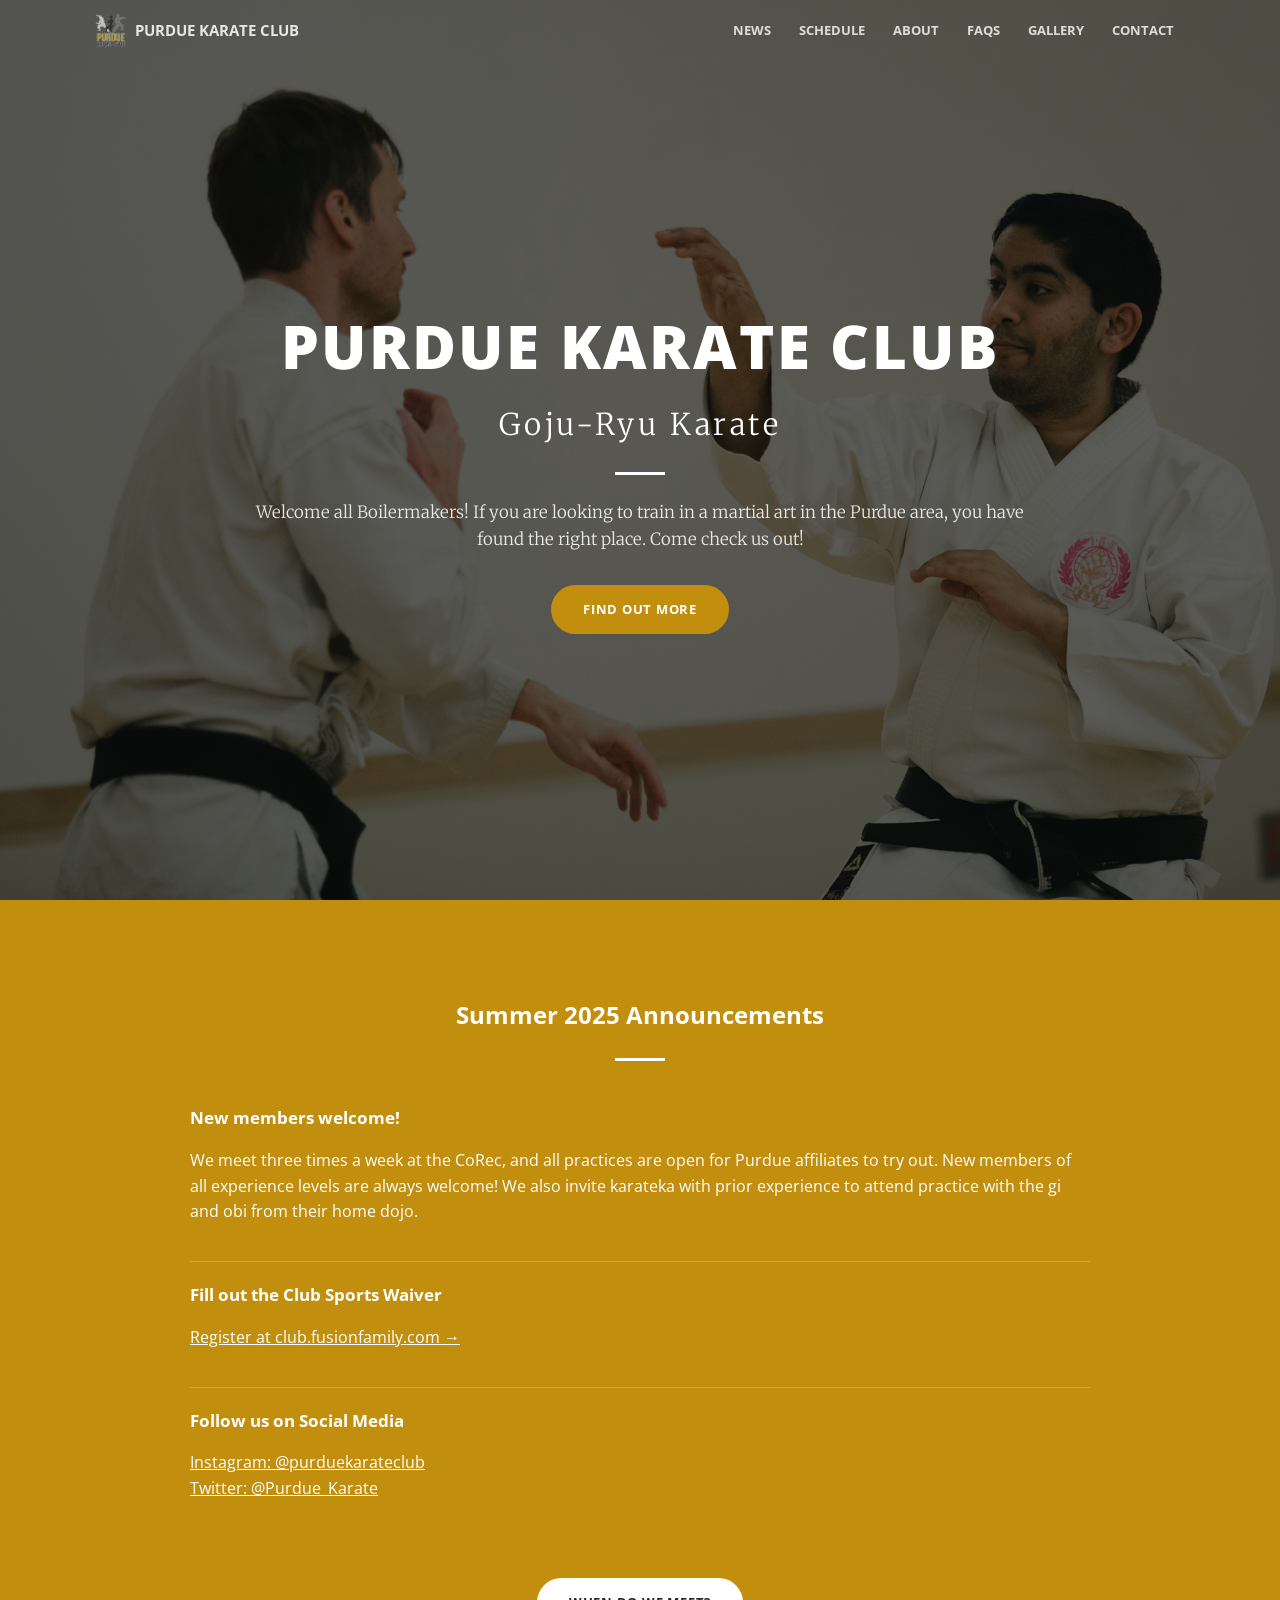
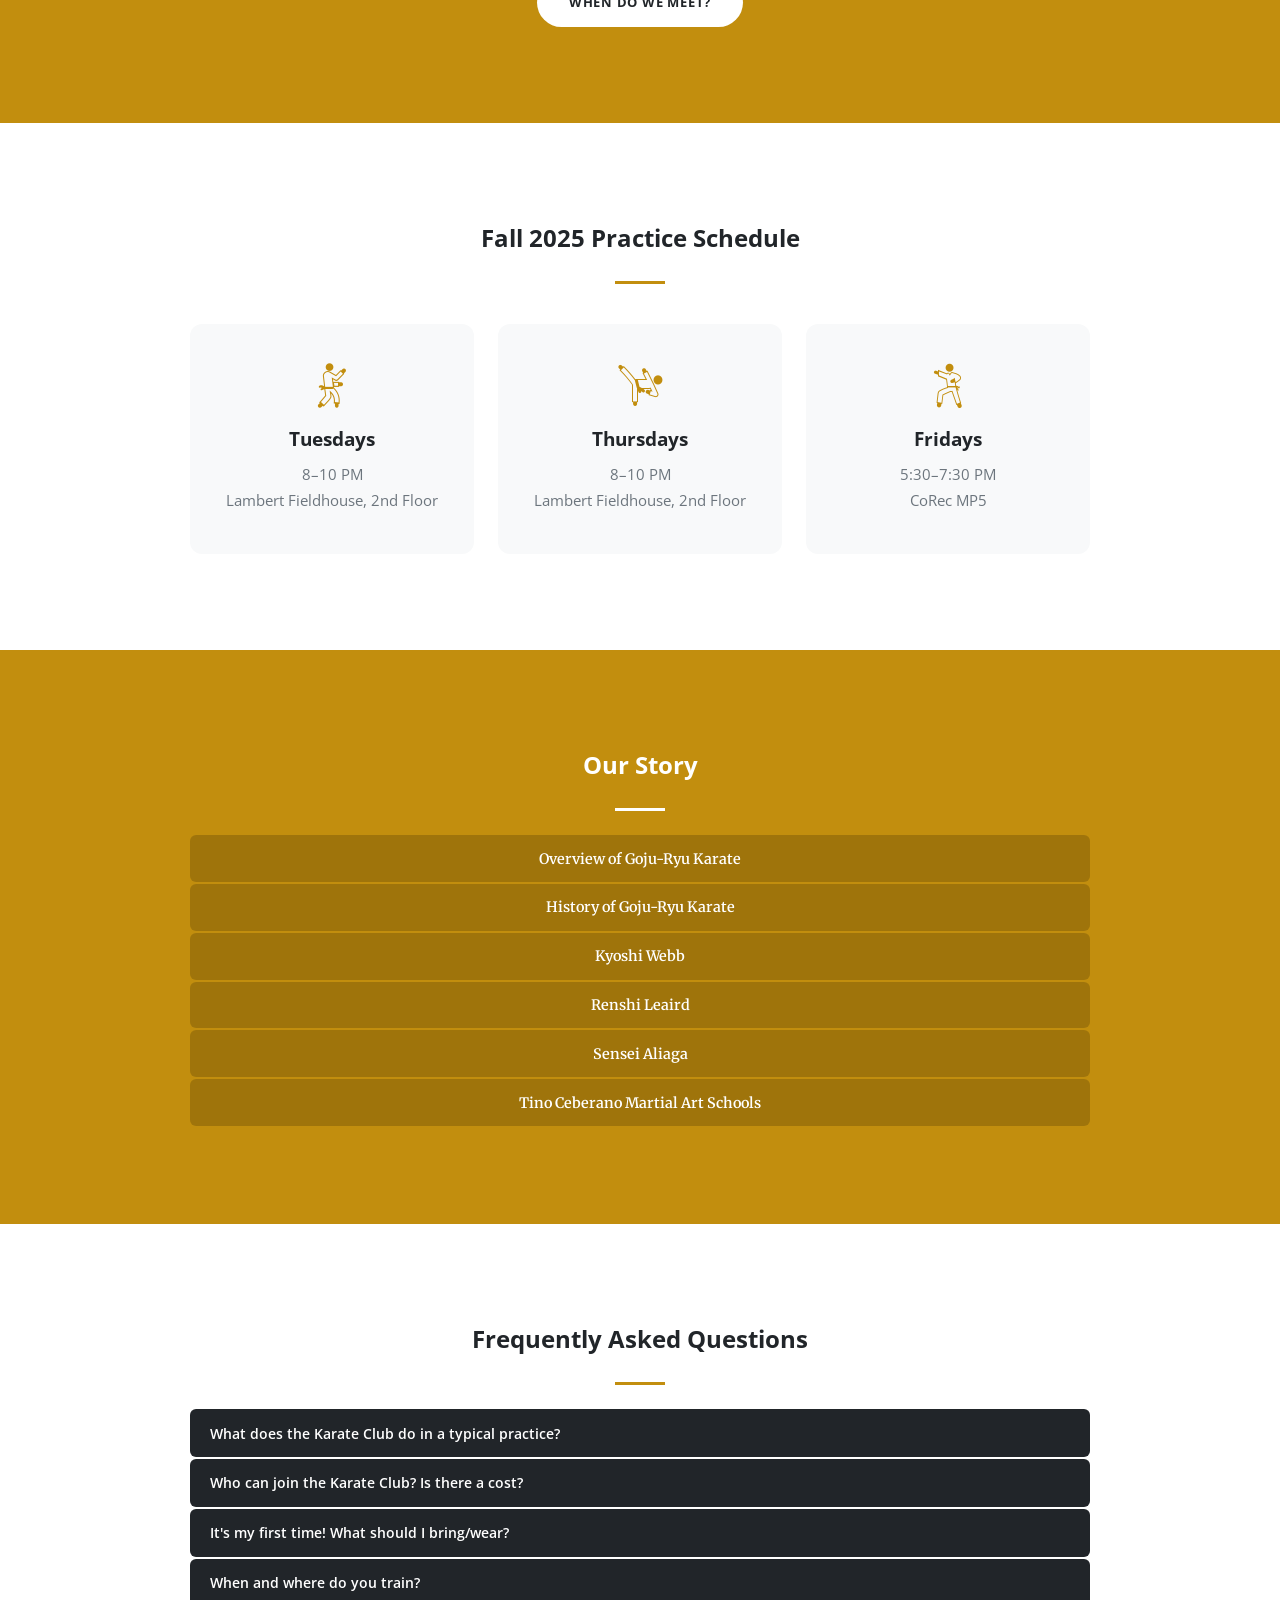
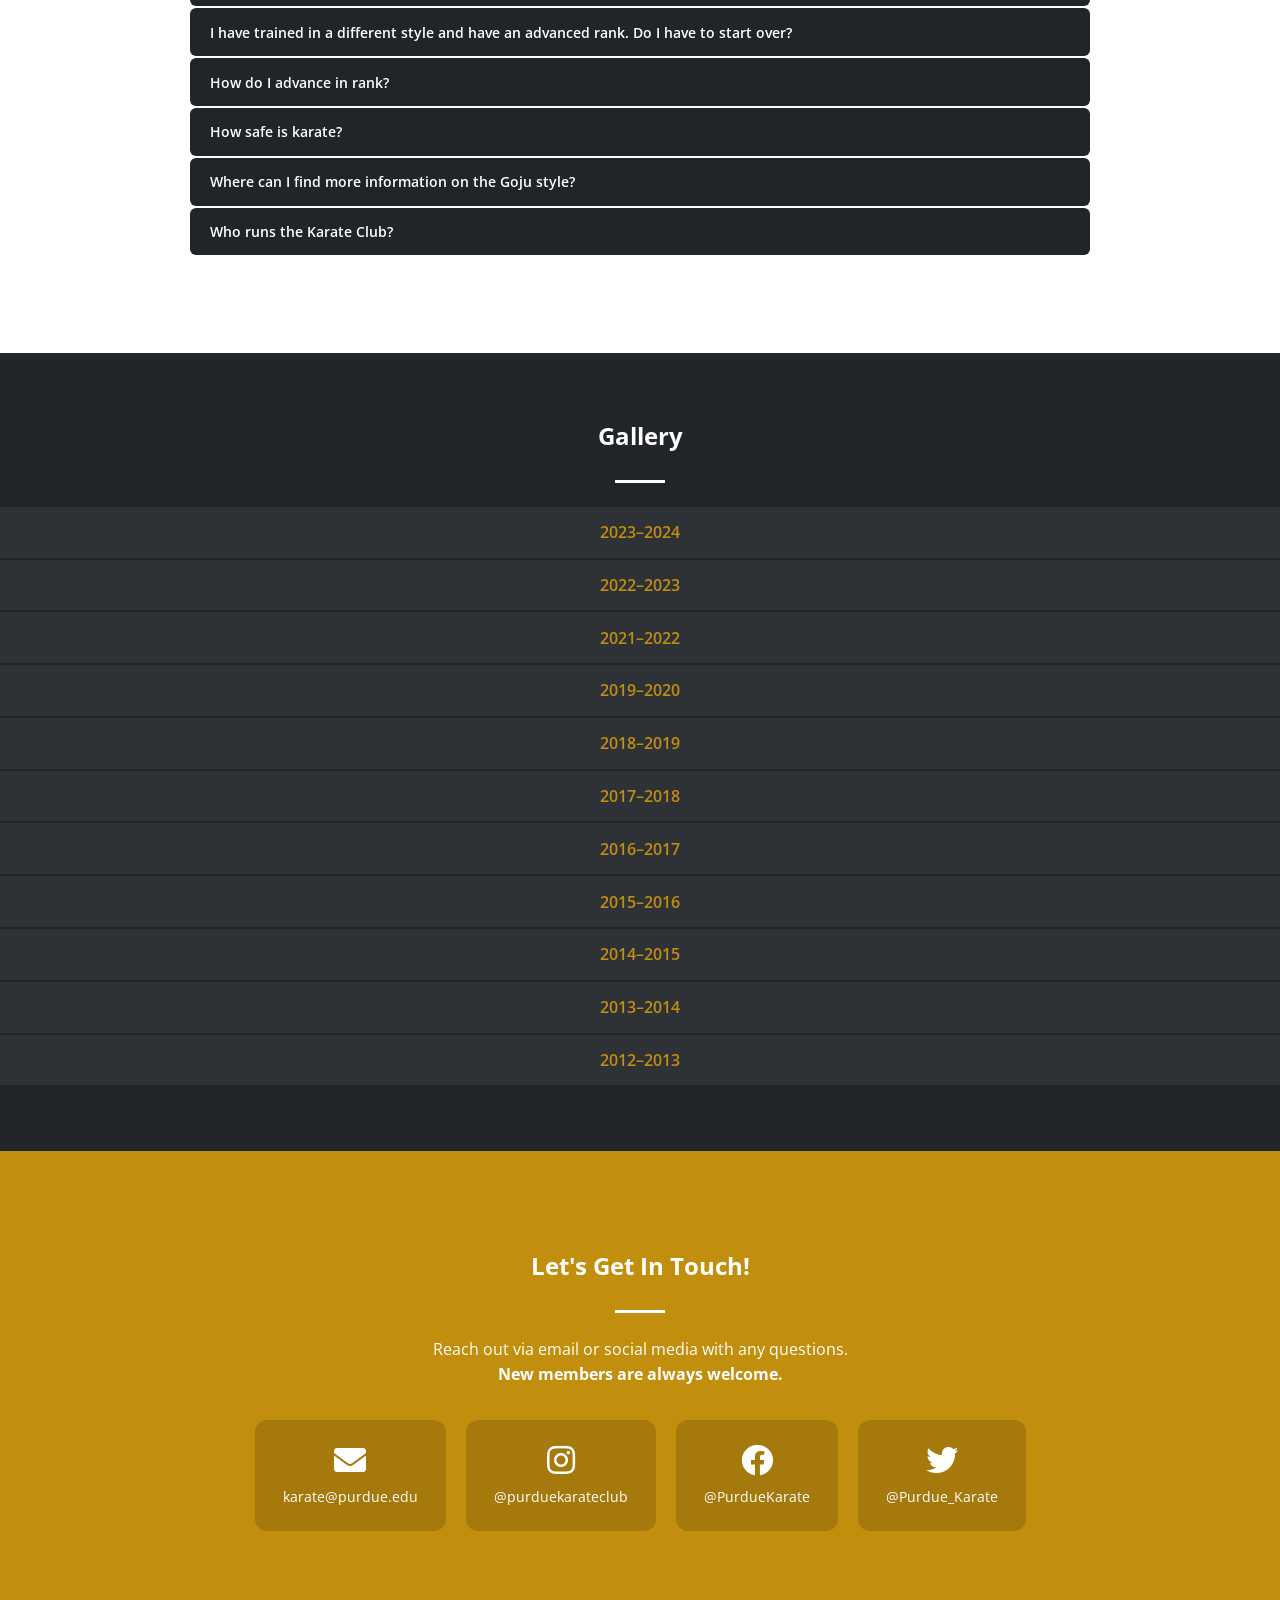
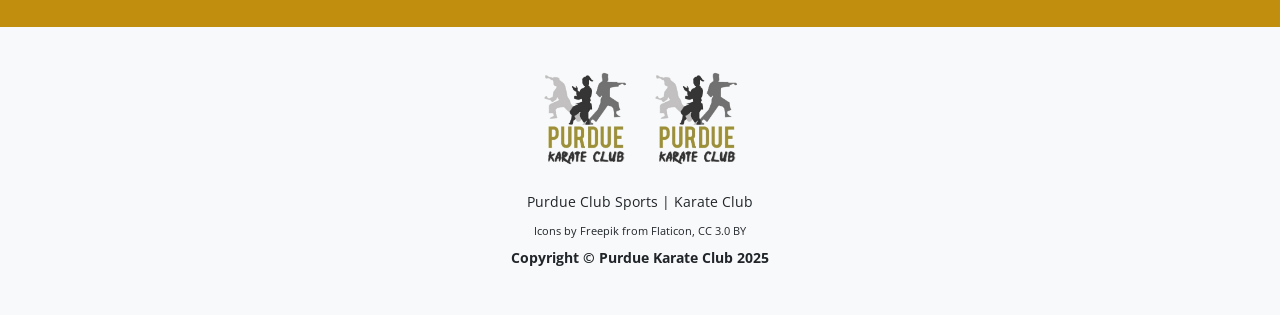
==== commit 8b8bbc59: "icons restored" ====
--- a/index.html
+++ b/index.html
@@ -88,17 +88,17 @@
       <hr>
       <div class="schedule-grid">
         <div class="schedule-card">
-          <i class="fas fa-fist-raised"></i>
+          <i class="icon-karate-fighter"></i>
           <h3>Tuesdays</h3>
           <a href="https://maps.app.goo.gl/eeZcHrW1UPQWCjZ99" target="_blank">8&ndash;10 PM<br>Lambert Fieldhouse, 2nd Floor</a>
         </div>
         <div class="schedule-card">
-          <i class="fas fa-running"></i>
+          <i class="icon-karate-high-kick"></i>
           <h3>Thursdays</h3>
           <a href="https://maps.app.goo.gl/eeZcHrW1UPQWCjZ99" target="_blank">8&ndash;10 PM<br>Lambert Fieldhouse, 2nd Floor</a>
         </div>
         <div class="schedule-card">
-          <i class="fas fa-dumbbell"></i>
+          <i class="icon-karate-master"></i>
           <h3>Fridays</h3>
           <a href="https://www.purdue.edu/recwell/" target="_blank">5:30&ndash;7:30 PM<br>CoRec MP5</a>
         </div>
--- a/css/mycss.css
+++ b/css/mycss.css
@@ -269,3 +269,29 @@
 #lightbox-prev { left: 10px; }
 #lightbox-next { right: 10px; }
 #lightbox-prev:hover, #lightbox-next:hover, #lightbox-close:hover { background: rgba(255,255,255,0.25); }
+
+/* ICOMOON ICON FONT */
+@font-face {
+  font-family: 'icomoon';
+  src: url('../fonts/icomoon/fonts/icomoon.eot?4l4e1p');
+  src: url('../fonts/icomoon/fonts/icomoon.eot?4l4e1p#iefix') format('embedded-opentype'),
+       url('../fonts/icomoon/fonts/icomoon.ttf?4l4e1p') format('truetype'),
+       url('../fonts/icomoon/fonts/icomoon.woff?4l4e1p') format('woff'),
+       url('../fonts/icomoon/fonts/icomoon.svg?4l4e1p#icomoon') format('svg');
+  font-weight: normal;
+  font-style: normal;
+}
+[class^='icon-'], [class*=' icon-'] {
+  font-family: 'icomoon' !important;
+  speak: none;
+  font-style: normal;
+  font-weight: normal;
+  font-variant: normal;
+  text-transform: none;
+  line-height: 1;
+  -webkit-font-smoothing: antialiased;
+  -moz-osx-font-smoothing: grayscale;
+}
+.icon-karate-fighter:before  { content: "\e900"; }
+.icon-karate-high-kick:before { content: "\e901"; }
+.icon-karate-master:before   { content: "\e902"; }
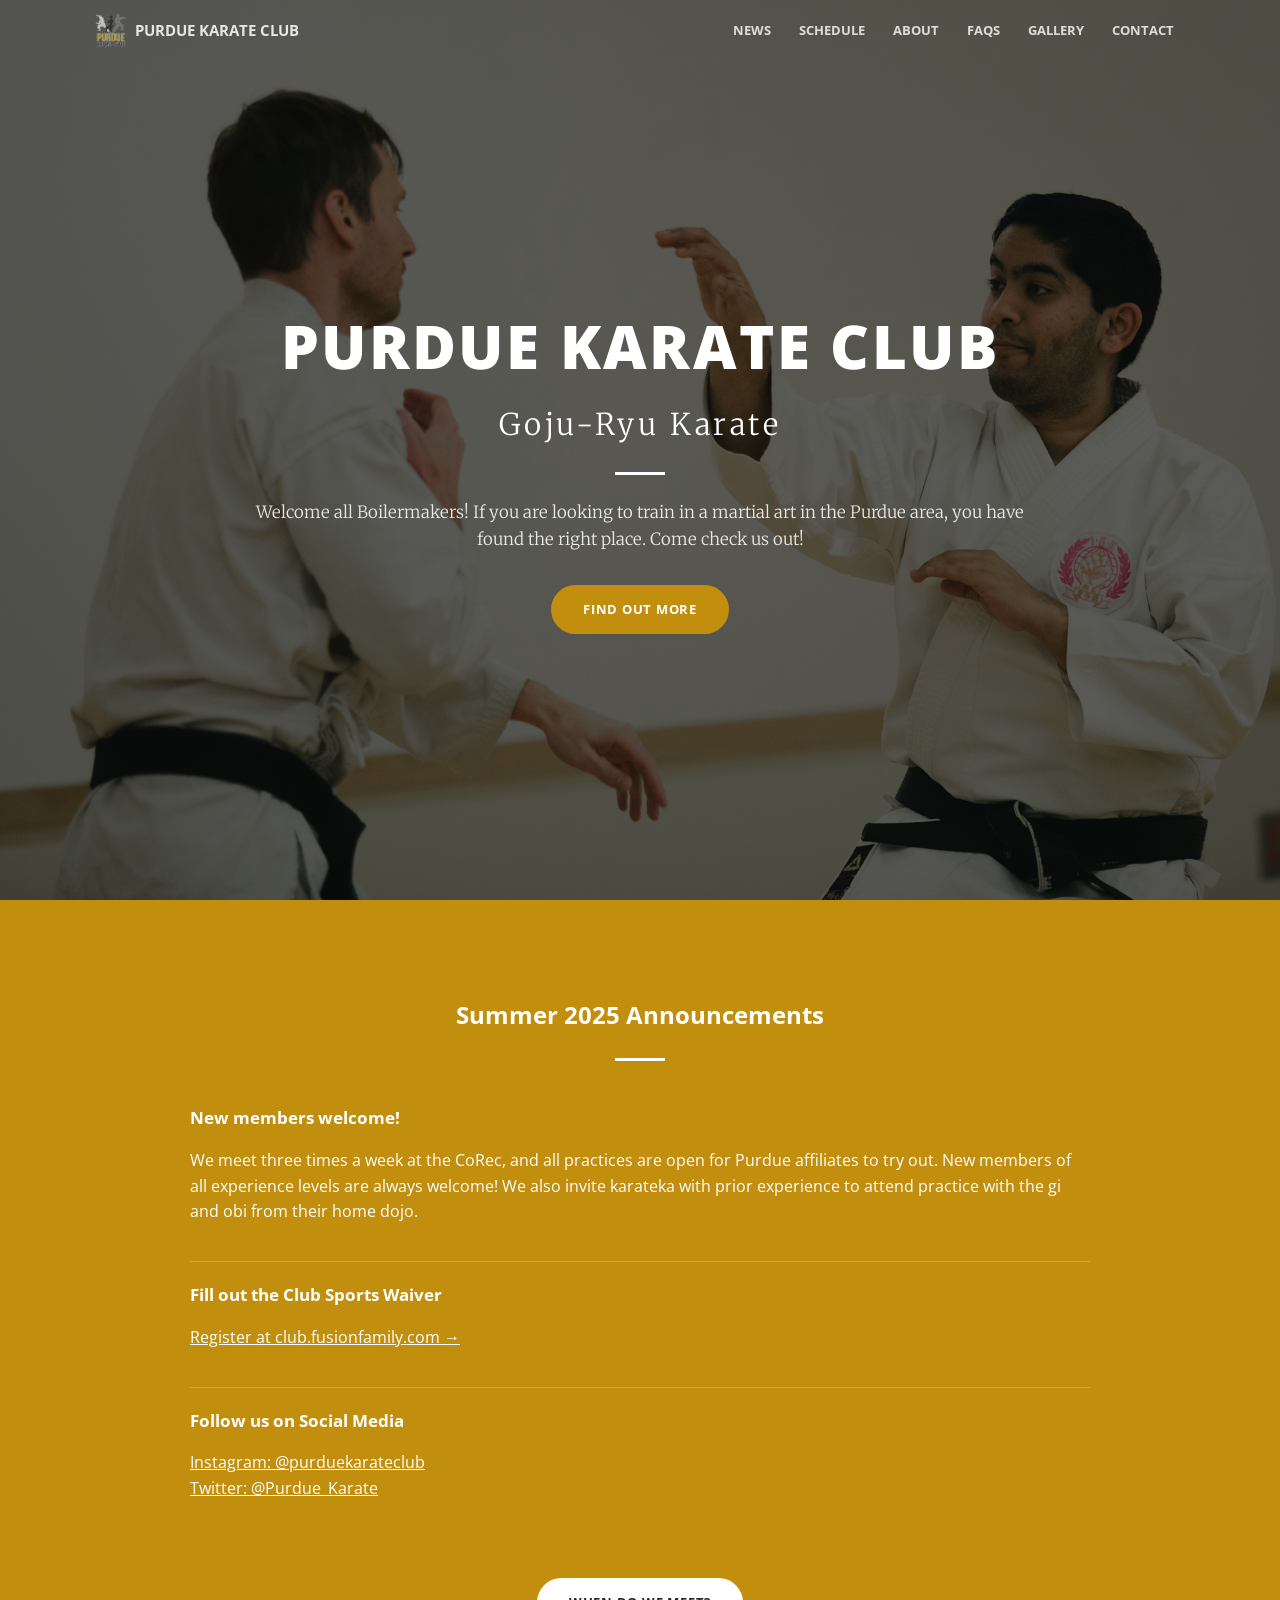
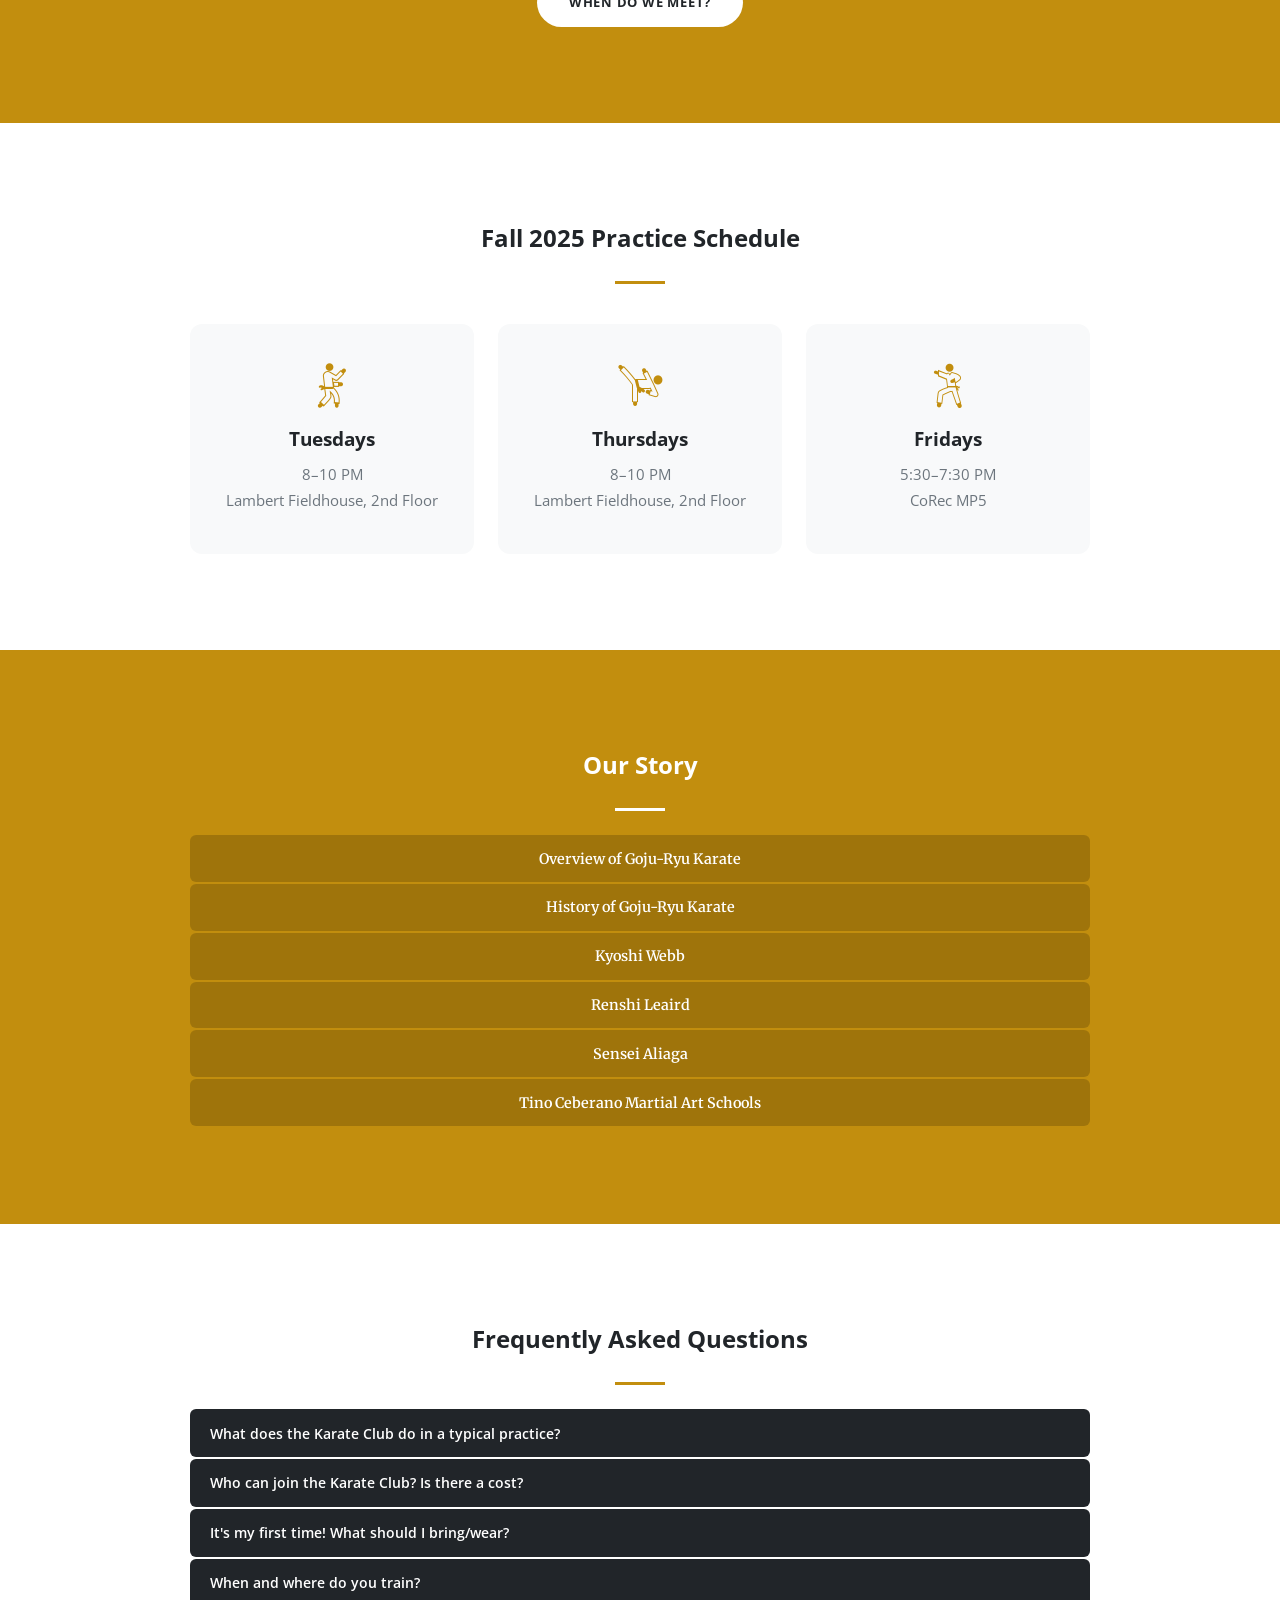
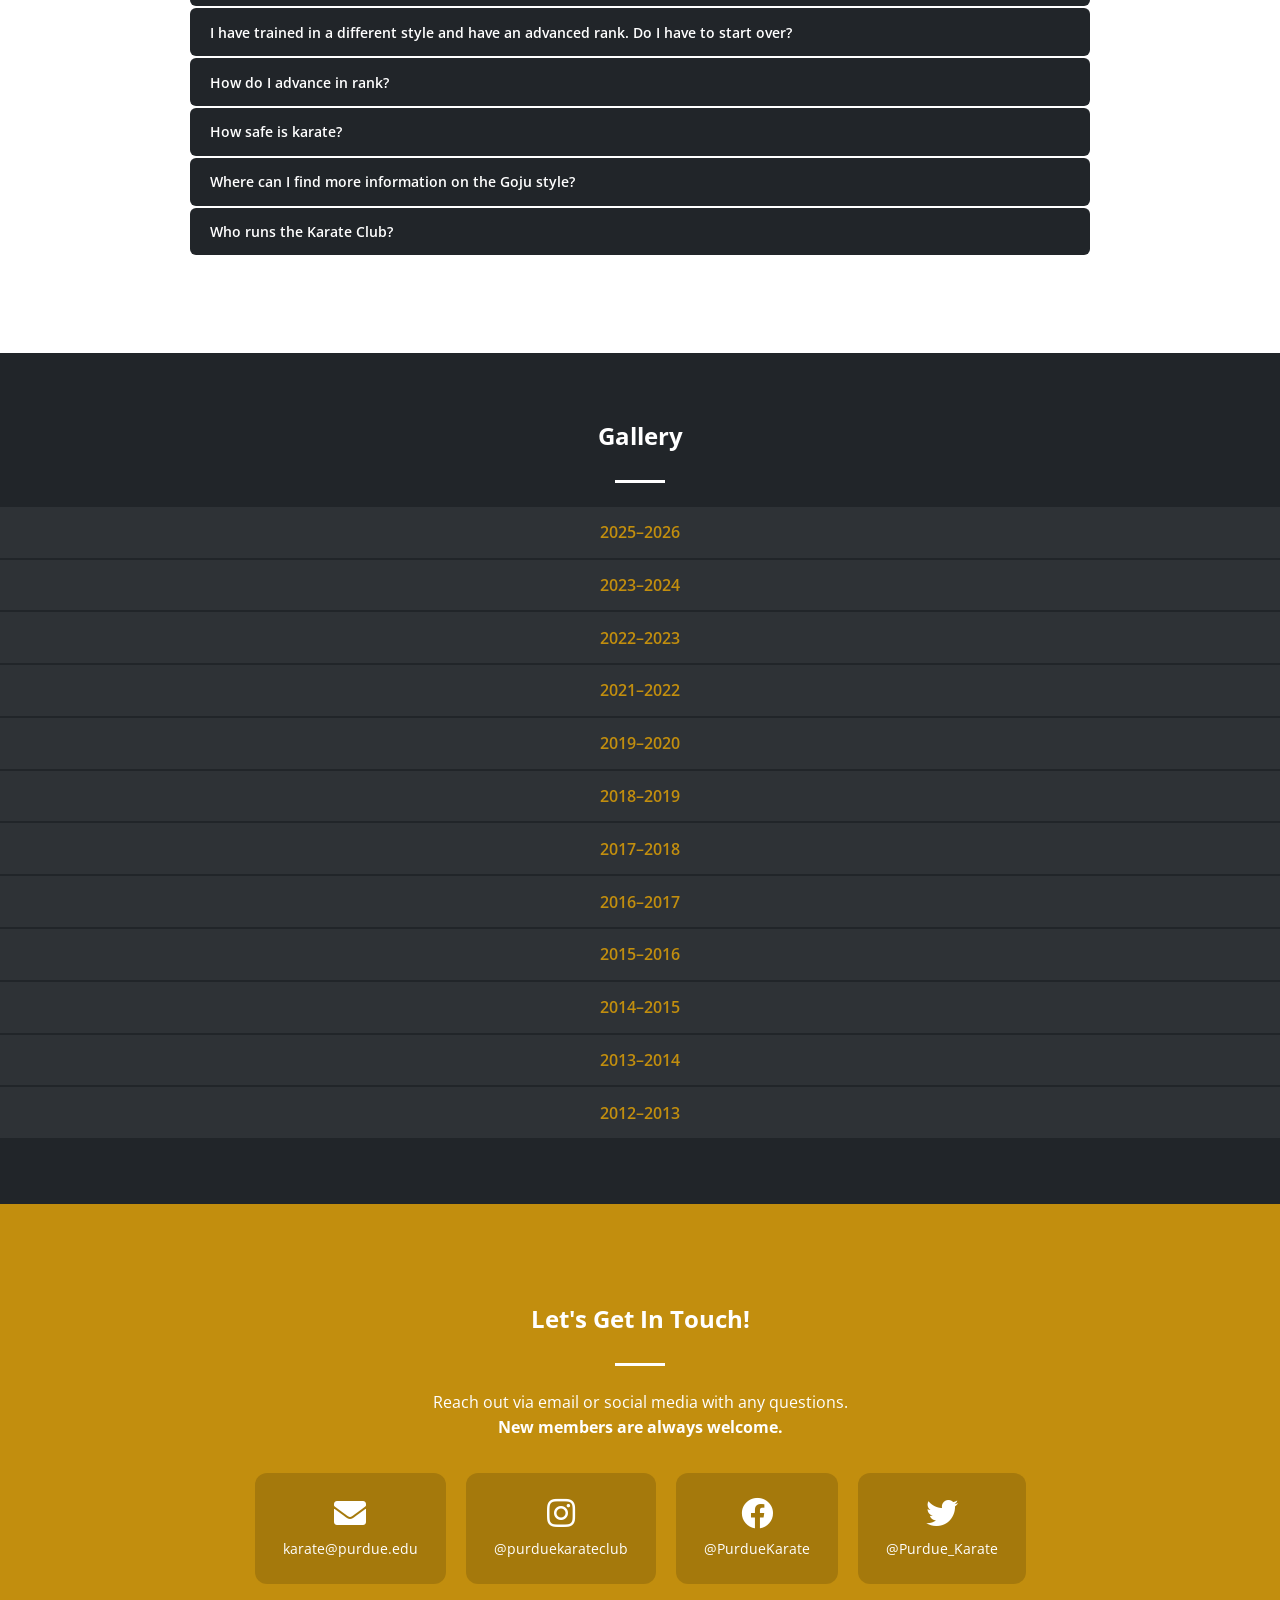
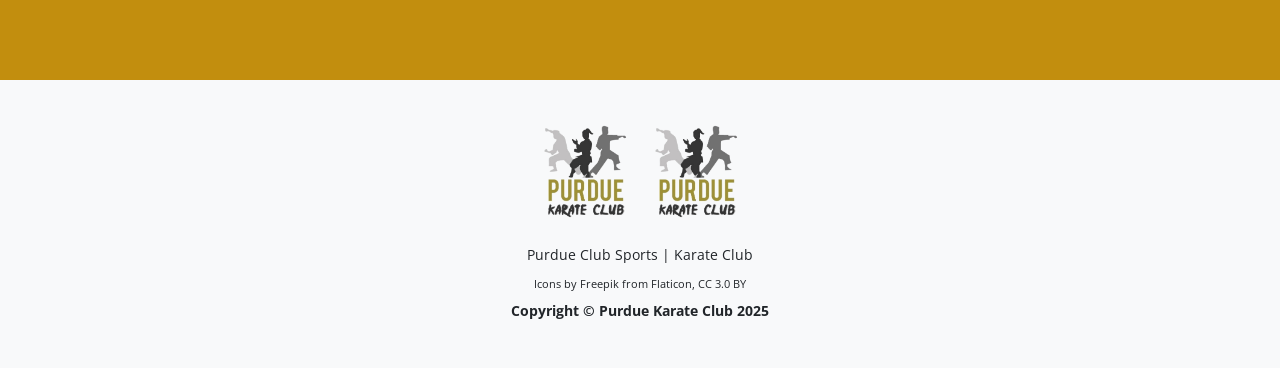
==== commit f4d9e88d: "added gallery section, updated README" ====
--- a/index.html
+++ b/index.html
@@ -213,6 +213,23 @@
     </div>
 
     <div>
+      <button class="accordion pictures"><span class="text-primary">2025&ndash;2026</span></button>
+      <div class="panel pictures">
+        <div class="zoom-gallery">
+          <a href="img/gallery/2026/MartialArtsExpo1.jpg" class="hoverZoomLink" title="Martial Arts Expo 2025"><img src="img/gallery/2026/MartialArtsExpo1.jpg" alt="Martial Arts Expo 2025"></a>
+          <a href="img/gallery/2026/MartialArtsExpo2.jpg" class="hoverZoomLink" title="Martial Arts Expo 2025"><img src="img/gallery/2026/MartialArtsExpo2.jpg" alt="Martial Arts Expo 2025"></a>
+          <a href="img/gallery/2026/MartialArtsExpo3.jpg" class="hoverZoomLink" title="Martial Arts Expo 2025"><img src="img/gallery/2026/MartialArtsExpo3.jpg" alt="Martial Arts Expo 2025"></a>
+          <a href="img/gallery/2026/MartialArtsExpo4.jpg" class="hoverZoomLink" title="Martial Arts Expo 2025"><img src="img/gallery/2026/MartialArtsExpo4.jpg" alt="Martial Arts Expo 2025"></a>
+          <a href="img/gallery/2026/MartialArtsExpo5.jpg" class="hoverZoomLink" title="Martial Arts Expo 2025"><img src="img/gallery/2026/MartialArtsExpo5.jpg" alt="Martial Arts Expo 2025"></a>
+          <a href="img/gallery/2026/MartialArtsExpo6.jpg" class="hoverZoomLink" title="Martial Arts Expo 2025"><img src="img/gallery/2026/MartialArtsExpo6.jpg" alt="Martial Arts Expo 2025"></a>
+          <a href="img/gallery/2026/MartialArtsExpo7.jpg" class="hoverZoomLink" title="Martial Arts Expo 2025"><img src="img/gallery/2026/MartialArtsExpo7.jpg" alt="Martial Arts Expo 2025"></a>
+          <a href="img/gallery/2026/MartialArtsExpo8.jpg" class="hoverZoomLink" title="Martial Arts Expo 2025"><img src="img/gallery/2026/MartialArtsExpo8.jpg" alt="Martial Arts Expo 2025"></a>
+          <a href="img/gallery/2026/MartialArtsExpo9.jpg" class="hoverZoomLink" title="Martial Arts Expo 2025"><img src="img/gallery/2026/MartialArtsExpo9.jpg" alt="Martial Arts Expo 2025"></a>
+        </div>
+      </div>
+    </div>
+
+    <div>
       <button class="accordion pictures"><span class="text-primary">2023&ndash;2024</span></button>
       <div class="panel pictures">
         <div class="zoom-gallery">
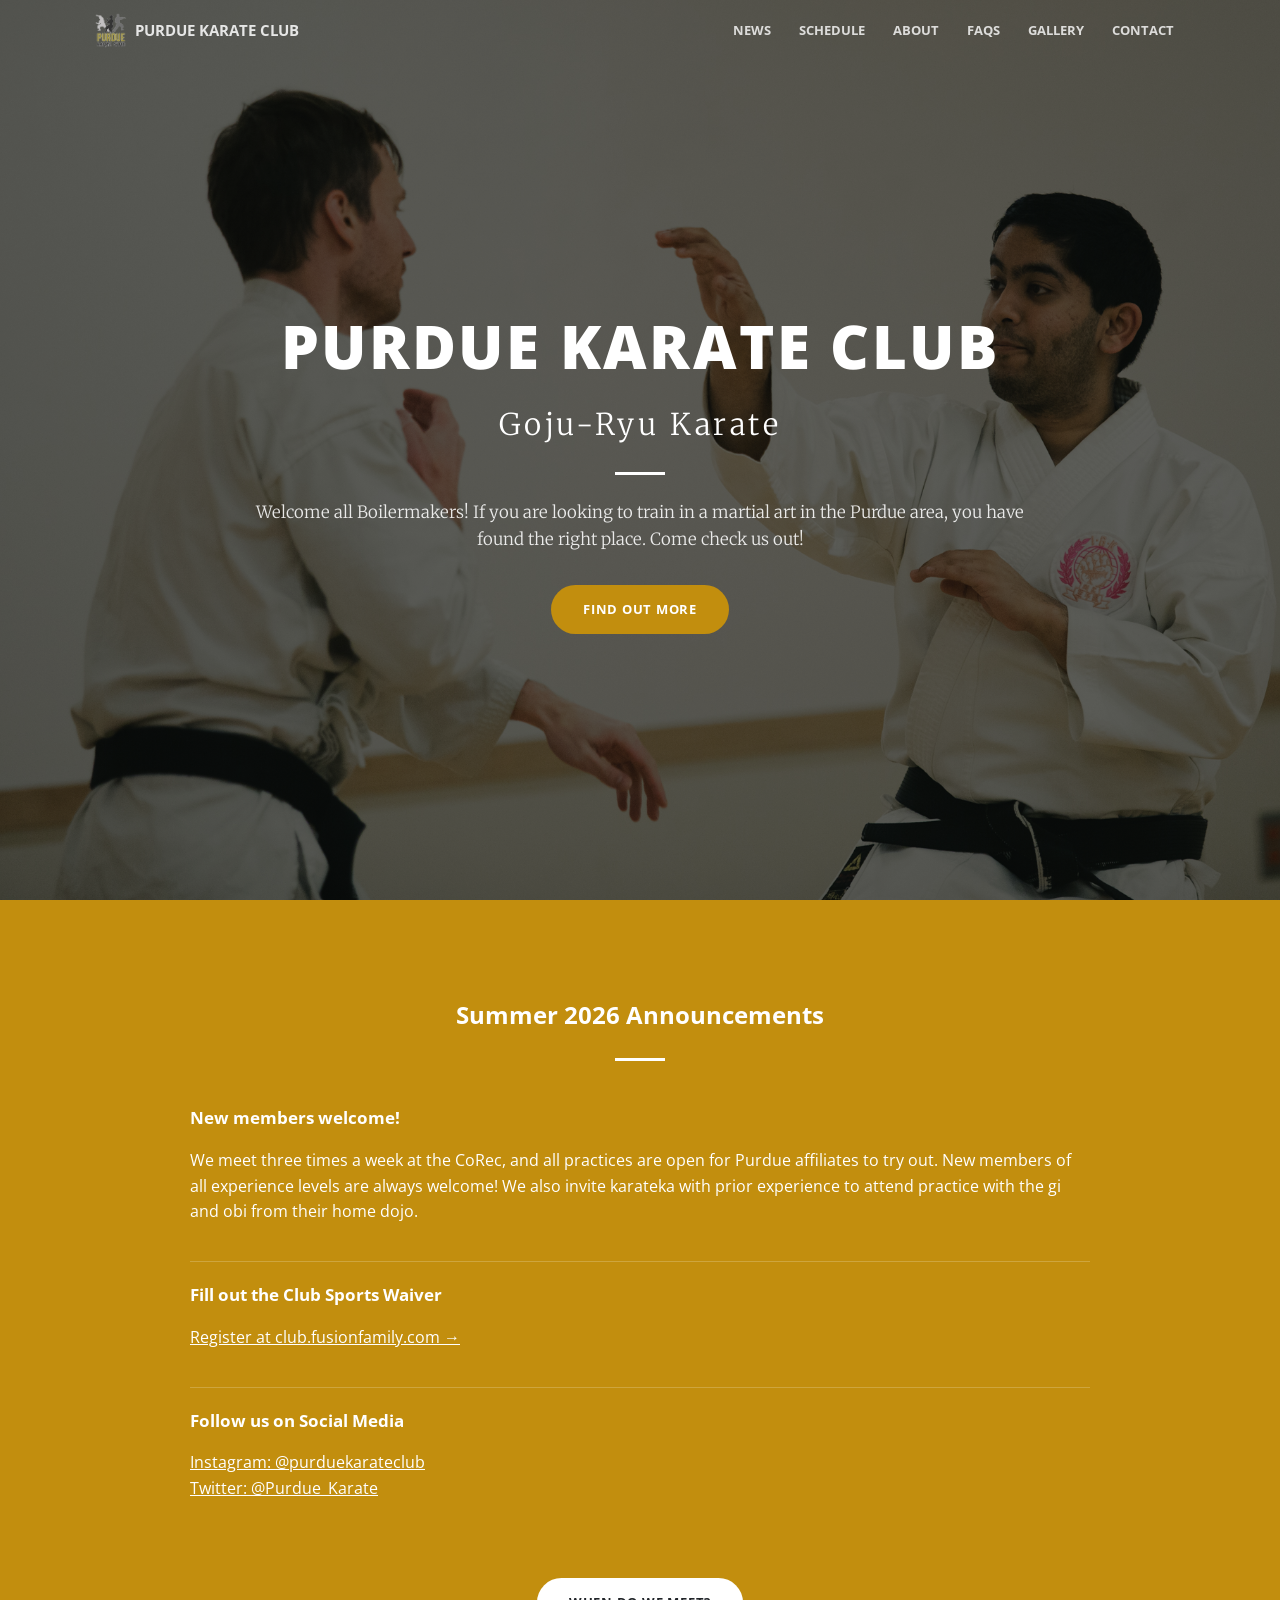
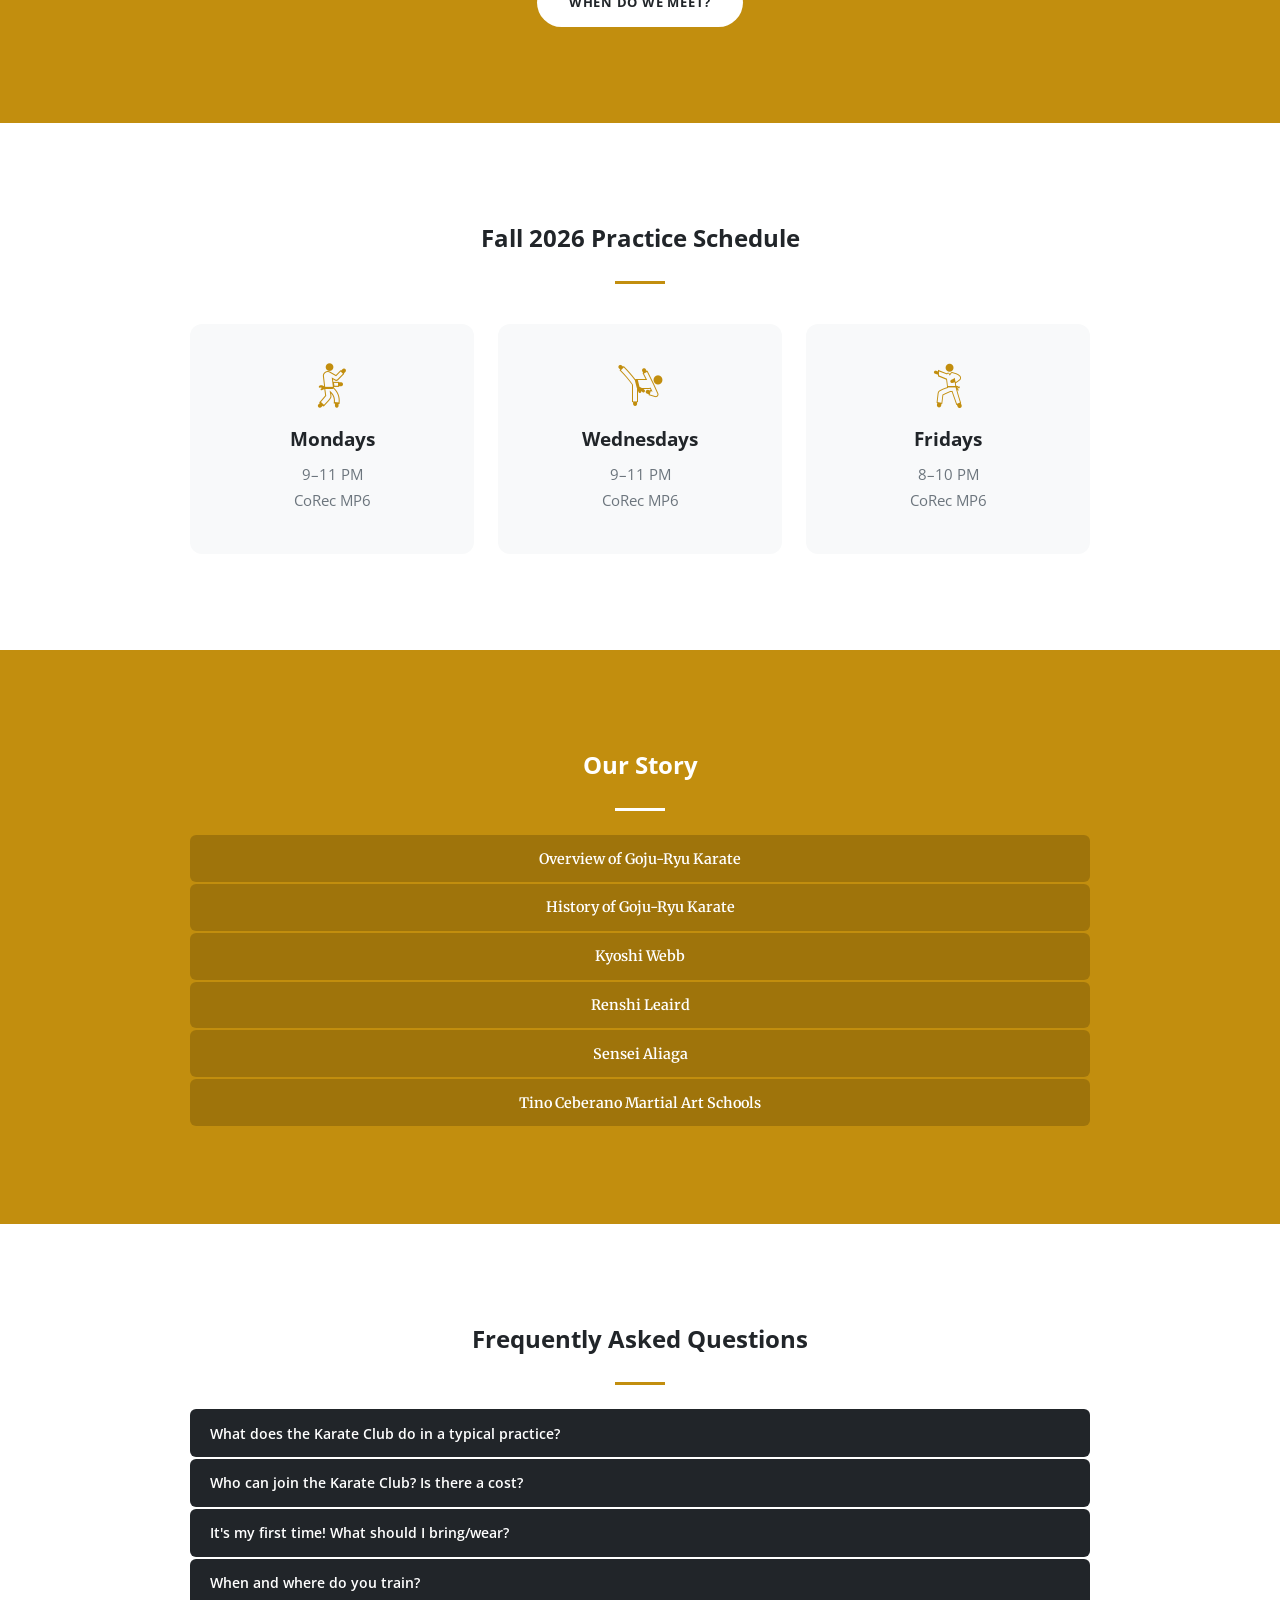
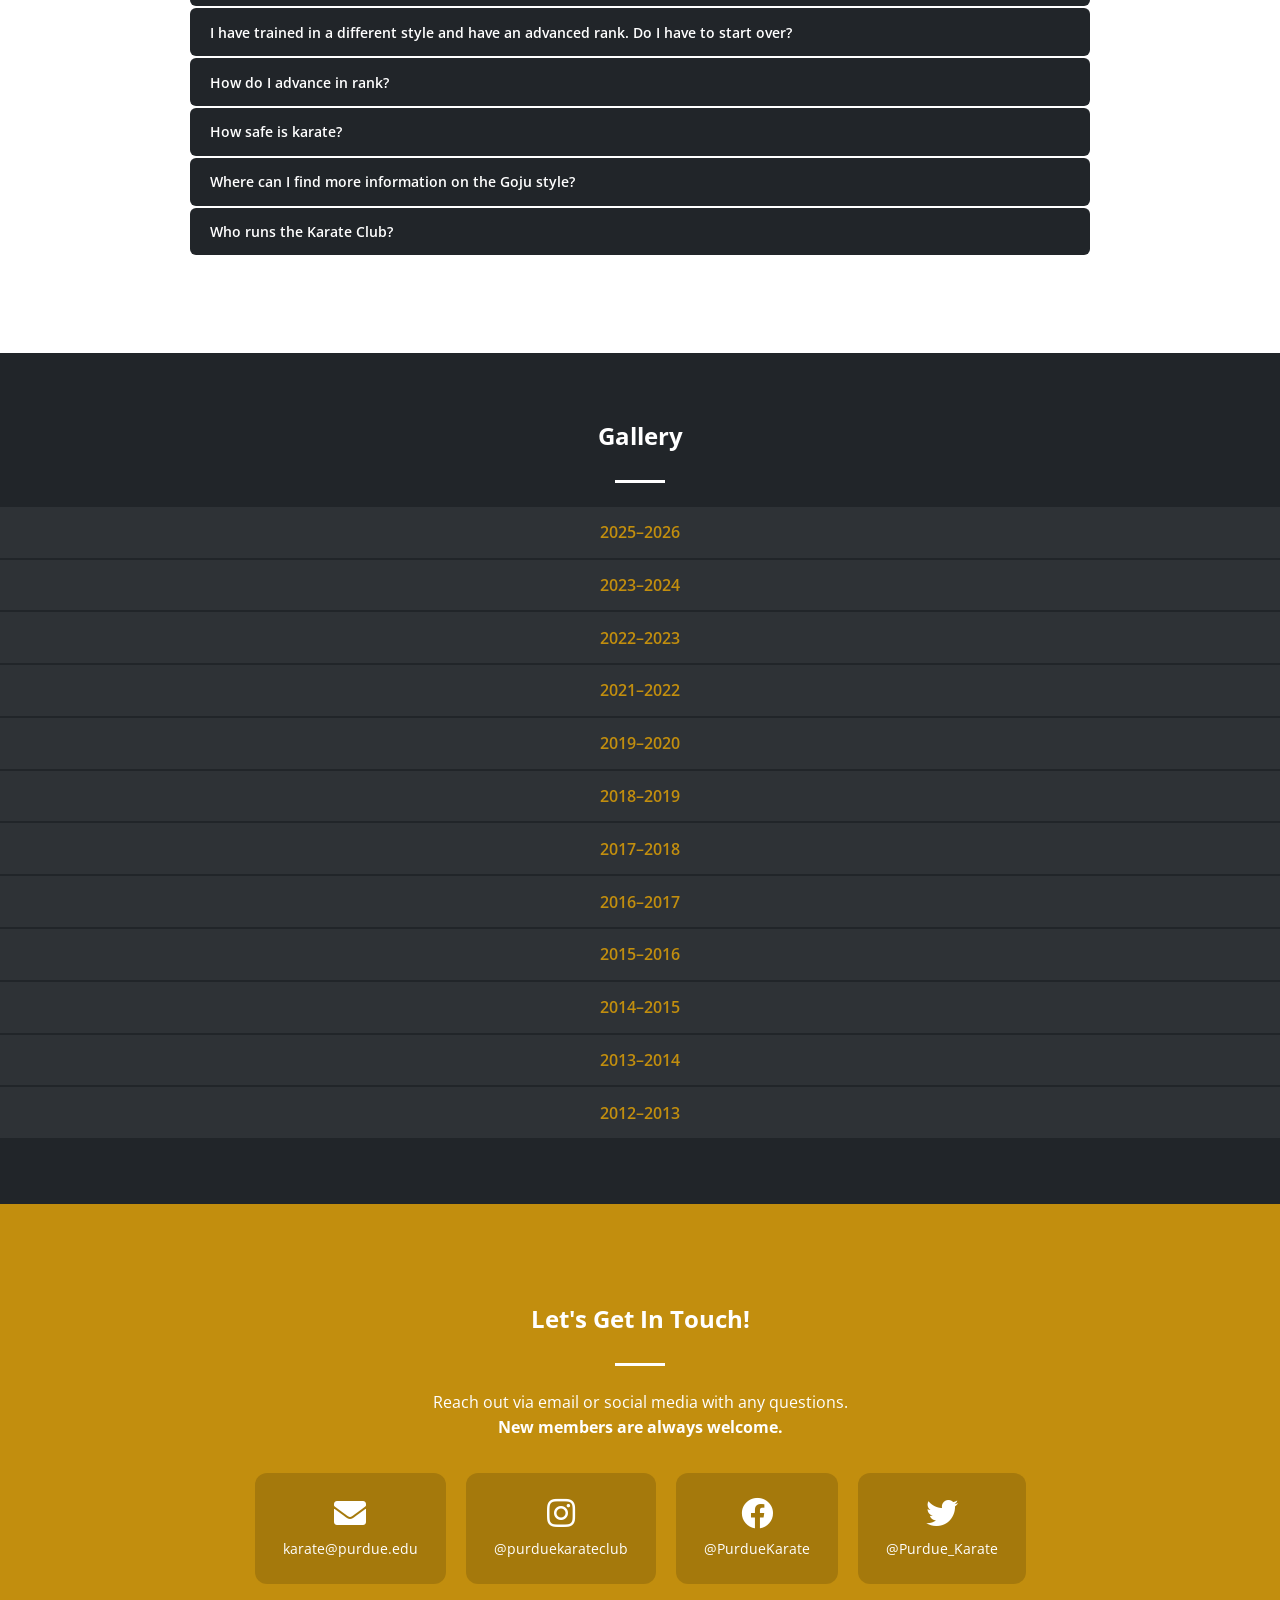
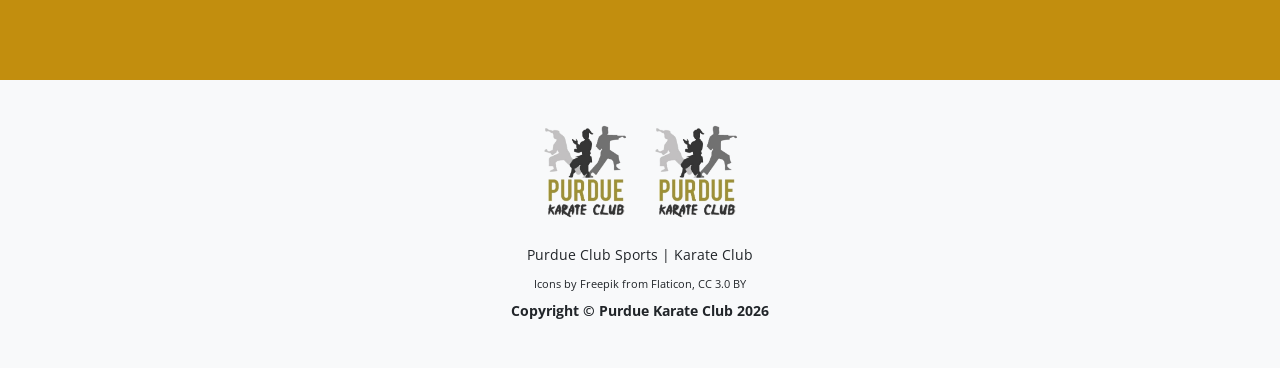
==== commit 9d991245: "2026BaselineUpdates.html For class of 2031, update this section when you take over the site." ====
--- a/index.html
+++ b/index.html
@@ -58,7 +58,7 @@
   <!-- NEWS -->
   <section class="bg-primary" id="news">
     <div class="section-wrap center">
-      <h2>Summer 2025 Announcements</h2>
+      <h2>Summer 2026 Announcements</h2>
       <hr class="light">
       <ul class="announce-list">
         <li>
@@ -84,23 +84,23 @@
   <!-- SCHEDULE -->
   <section id="schedule">
     <div class="section-wrap center">
-      <h2>Fall 2025 Practice Schedule</h2>
+      <h2>Fall 2026 Practice Schedule</h2>
       <hr>
       <div class="schedule-grid">
         <div class="schedule-card">
           <i class="icon-karate-fighter"></i>
-          <h3>Tuesdays</h3>
-          <a href="https://maps.app.goo.gl/eeZcHrW1UPQWCjZ99" target="_blank">8&ndash;10 PM<br>Lambert Fieldhouse, 2nd Floor</a>
+          <h3>Mondays</h3>
+          <a href="https://maps.app.goo.gl/eeZcHrW1UPQWCjZ99" target="_blank">9&ndash;11 PM <br>CoRec MP6</a>
         </div>
         <div class="schedule-card">
           <i class="icon-karate-high-kick"></i>
-          <h3>Thursdays</h3>
-          <a href="https://maps.app.goo.gl/eeZcHrW1UPQWCjZ99" target="_blank">8&ndash;10 PM<br>Lambert Fieldhouse, 2nd Floor</a>
+          <h3>Wednesdays</h3>
+          <a href="https://maps.app.goo.gl/eeZcHrW1UPQWCjZ99" target="_blank">9&ndash;11 PM<br>CoRec MP6</a>
         </div>
         <div class="schedule-card">
           <i class="icon-karate-master"></i>
           <h3>Fridays</h3>
-          <a href="https://www.purdue.edu/recwell/" target="_blank">5:30&ndash;7:30 PM<br>CoRec MP5</a>
+          <a href="https://www.purdue.edu/recwell/" target="_blank">8&ndash;10 PM<br>CoRec MP6</a>
         </div>
       </div>
     </div>
@@ -139,7 +139,7 @@
 
         <button class="accordion origins">Sensei Aliaga</button>
         <div class="panel origins">
-          <p><a href="https://www.cs.purdue.edu/people/faculty/aliaga.html" target="_blank" style="color:white">Sensei Daniel Aliaga</a> is a 2nd Dan Black Belt and a professor in the School of Computer Science at Purdue. He has served as the club advisor since 2021.</p>
+          <p><a href="https://www.cs.purdue.edu/people/faculty/aliaga.html" target="_blank" style="color:white">Sensei Daniel Aliaga</a> is a 3rd Dan Black Belt and a professor in the School of Computer Science at Purdue. He has served as the club advisor since 2021.</p>
         </div>
 
         <button class="accordion origins">Tino Ceberano Martial Art Schools</button>
@@ -199,7 +199,7 @@
 
         <button class="accordion questions">Who runs the Karate Club?</button>
         <div class="panel questions">
-          <p>Practices are led by Kyoshi Webb and Sensei Aliaga. Club affairs are managed by student leaders: Issei Matsumoto (president), Roma Kamat (vice-president), Lauren Heniff (treasurer), Rickyjon Balgenorth (competition chair), Aaron Dorn (community service), Natalie Kutcher (fundraising), and Lee Haglid (safety officer).</p>
+          <p>Practices are led by Kyoshi Webb and Sensei Aliaga. Club affairs are managed by the student board.</p>
         </div>
       </div>
     </div>
@@ -461,7 +461,7 @@
       </div>
       <p><a href="https://www.purdue.edu/recwell/programs/clubSports/clubs/karate.php" target="_blank">Purdue Club Sports | Karate Club</a></p>
       <p><small>Icons by <a href="http://www.freepik.com" target="_blank">Freepik</a> from <a href="https://www.flaticon.com/" target="_blank">Flaticon</a>, <a href="http://creativecommons.org/licenses/by/3.0/" target="_blank">CC 3.0 BY</a></small></p>
-      <p><strong>Copyright &copy; Purdue Karate Club 2025</strong></p>
+      <p><strong>Copyright &copy; Purdue Karate Club 2026</strong></p>
     </div>
   </footer>
 
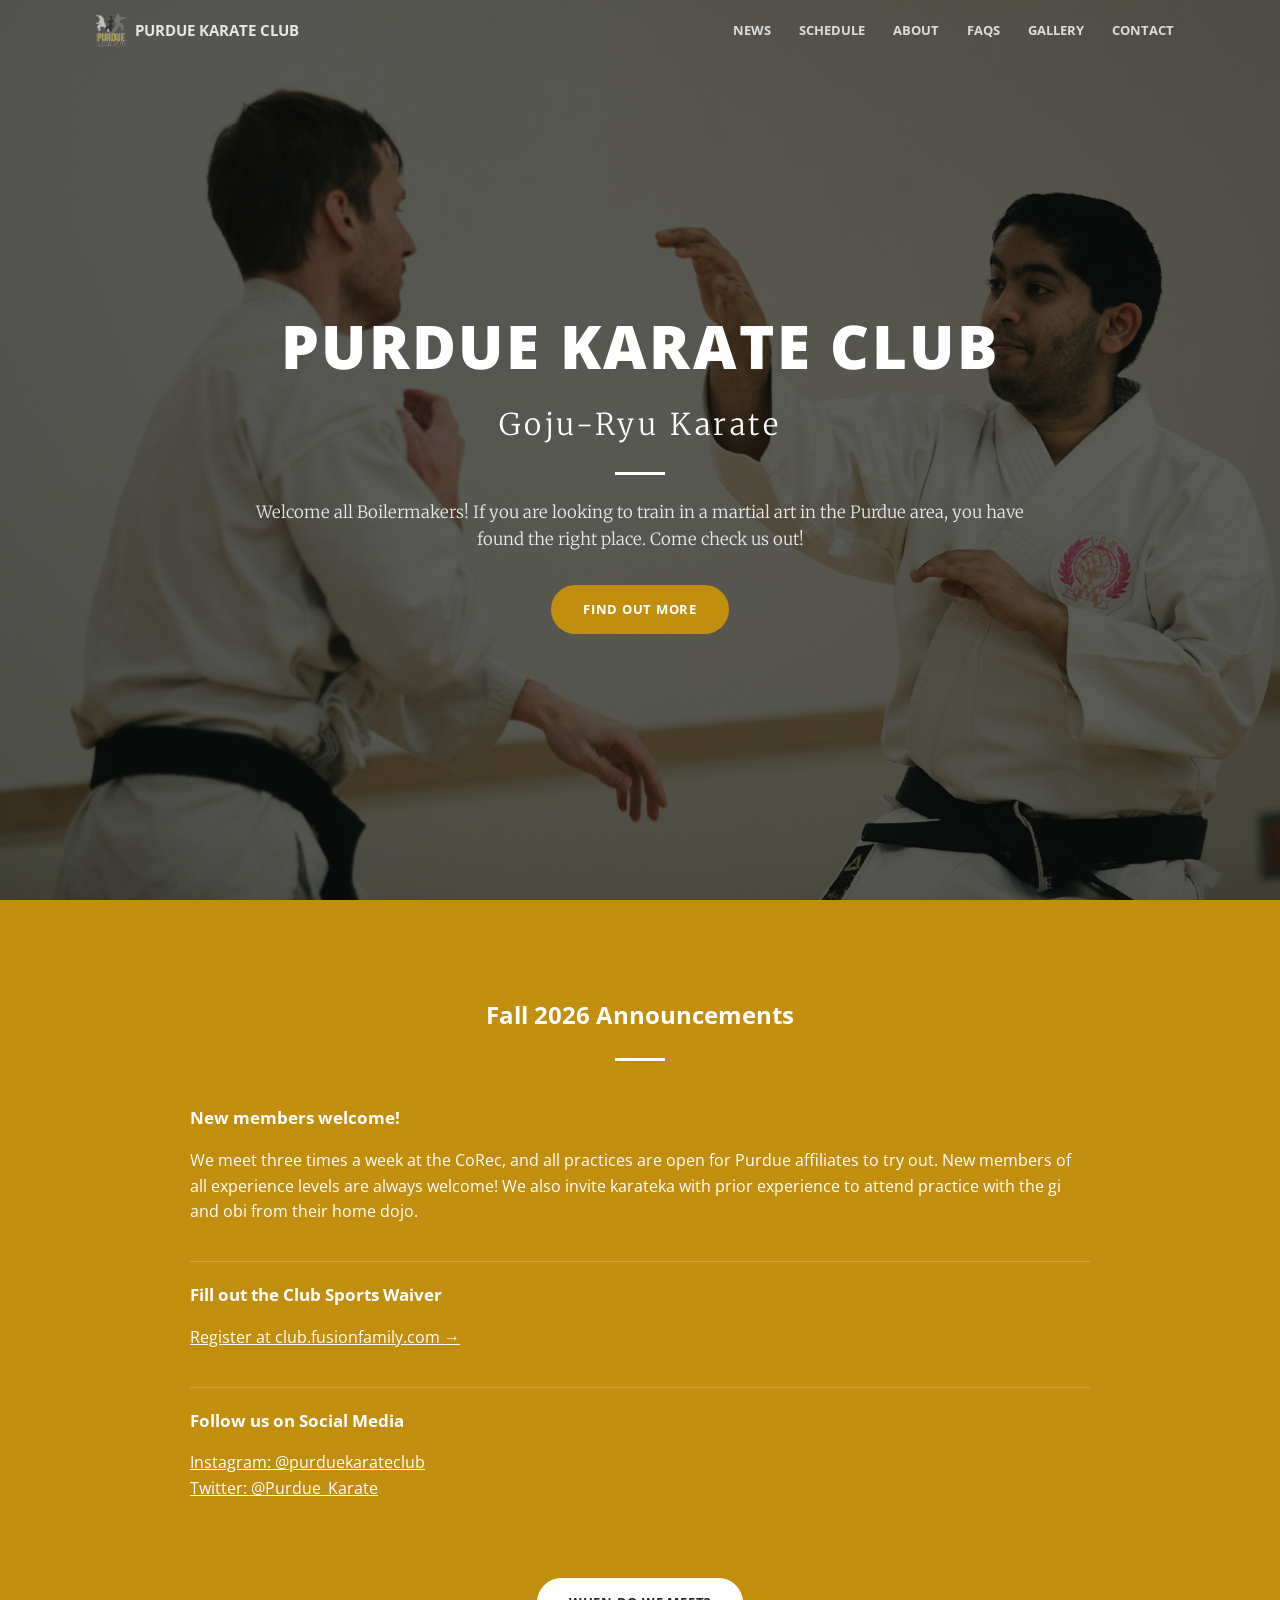
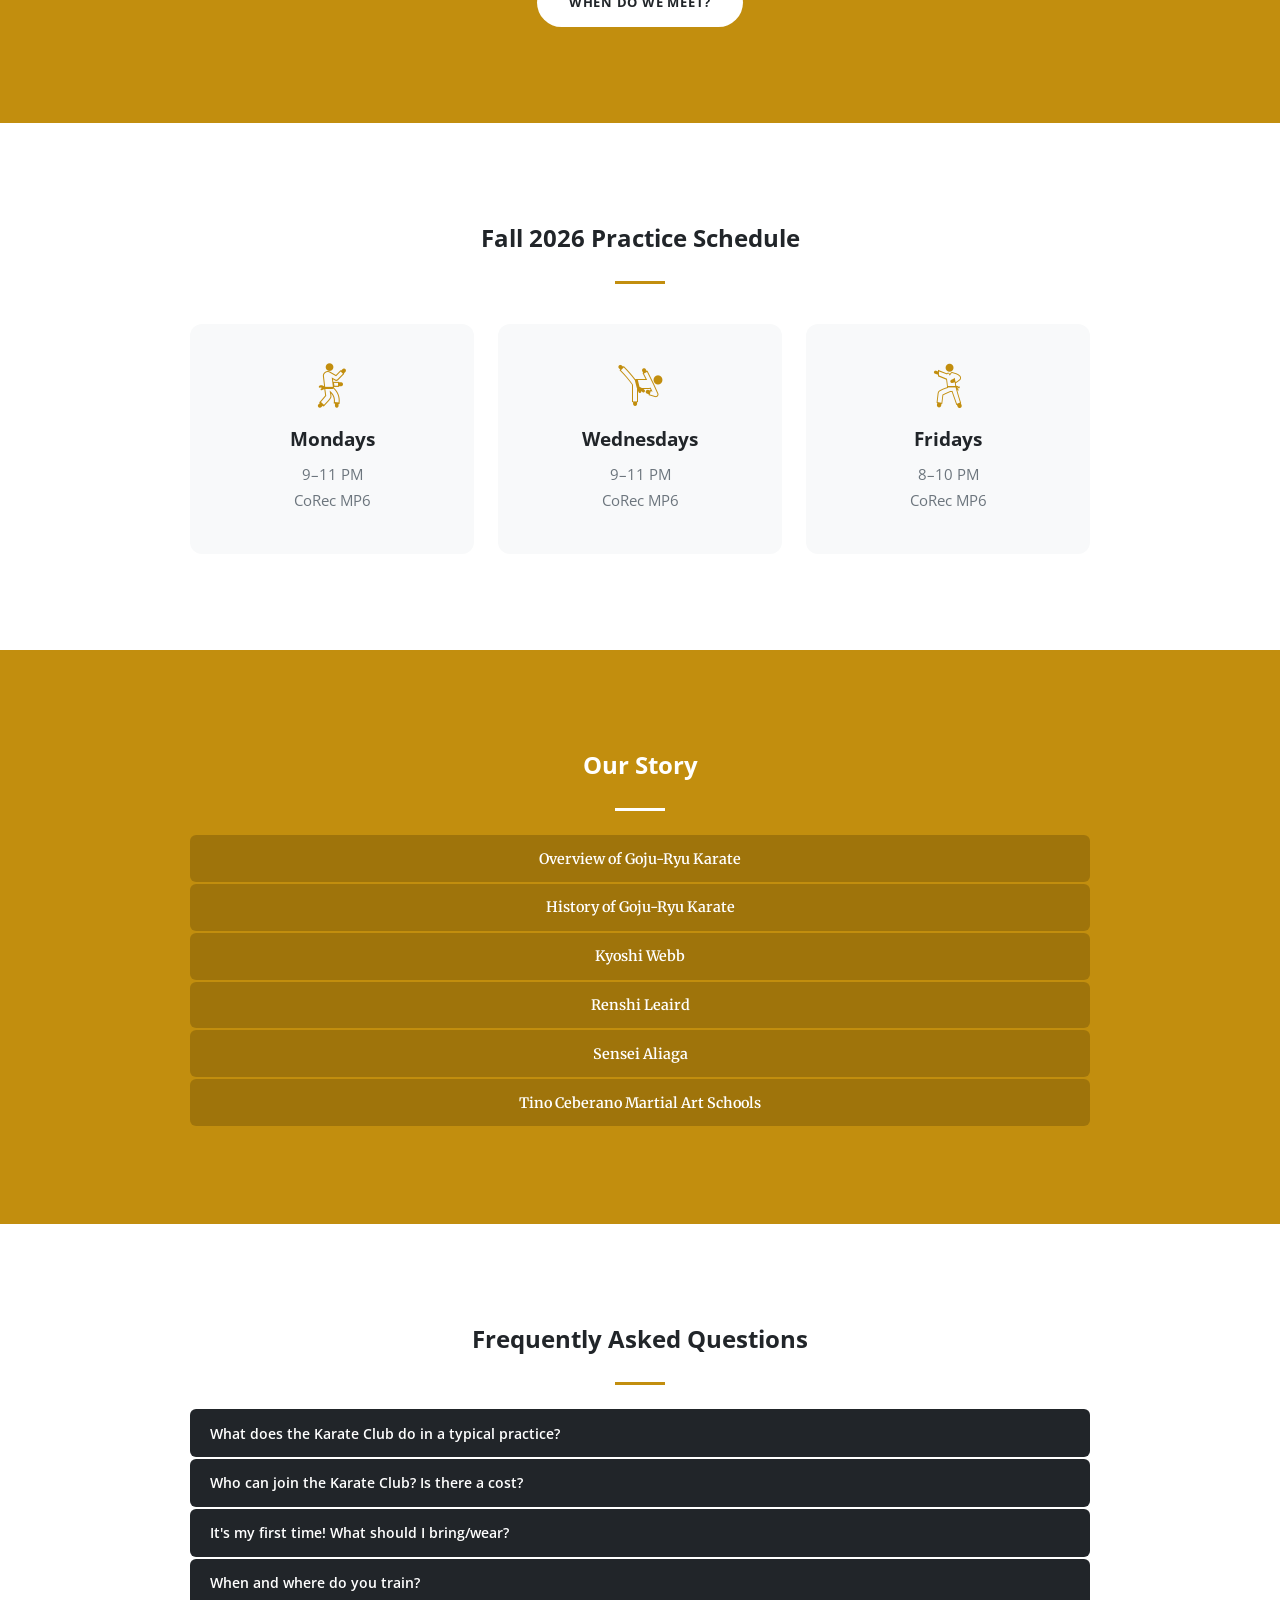
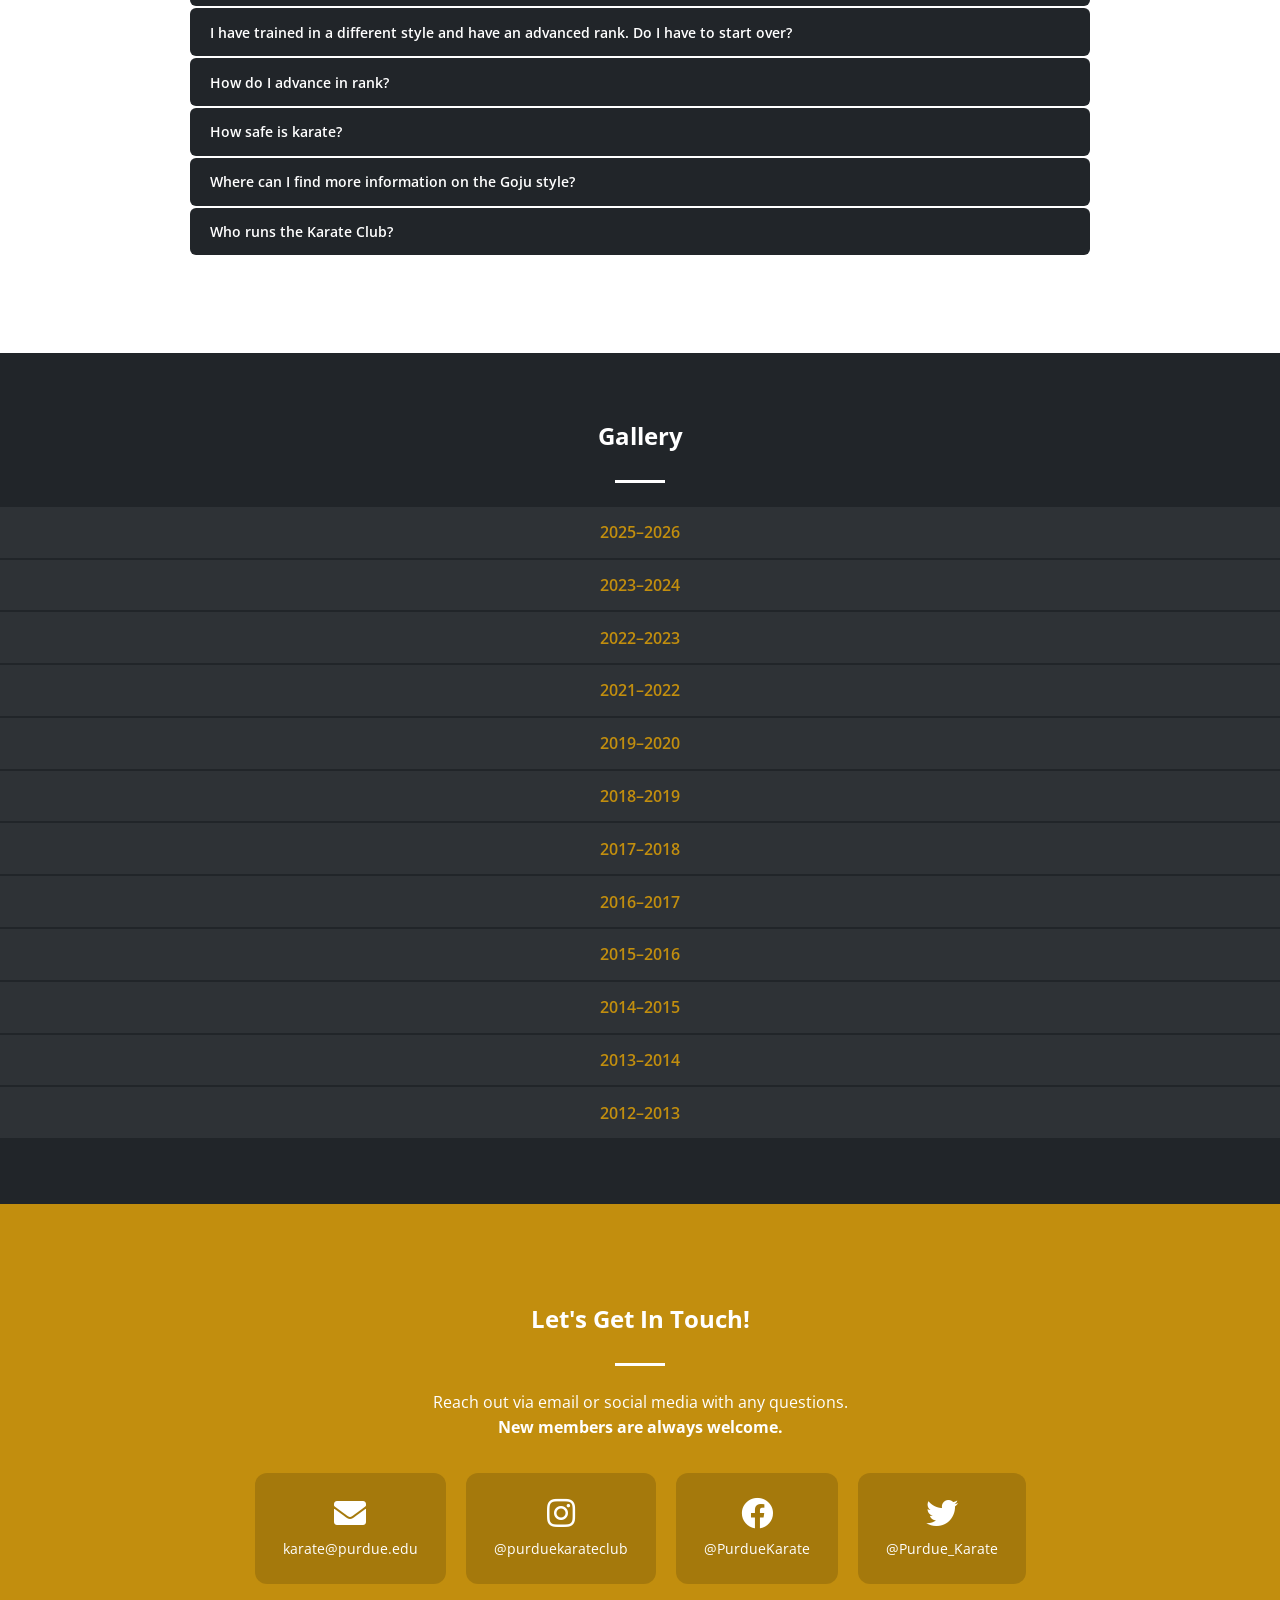
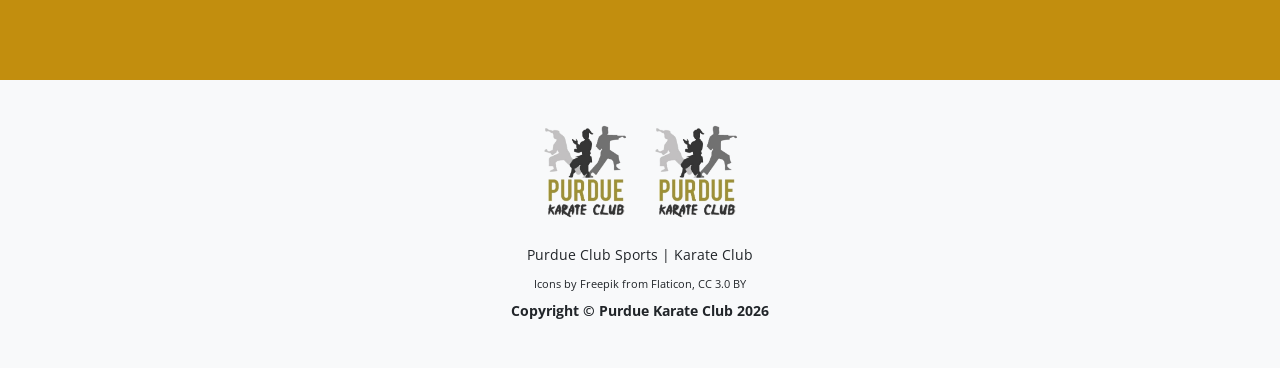
==== commit b6a26e9c: "Update index.html Just changed the summer to fall" ====
--- a/index.html
+++ b/index.html
@@ -58,7 +58,7 @@
   <!-- NEWS -->
   <section class="bg-primary" id="news">
     <div class="section-wrap center">
-      <h2>Summer 2026 Announcements</h2>
+      <h2>Fall 2026 Announcements</h2>
       <hr class="light">
       <ul class="announce-list">
         <li>
